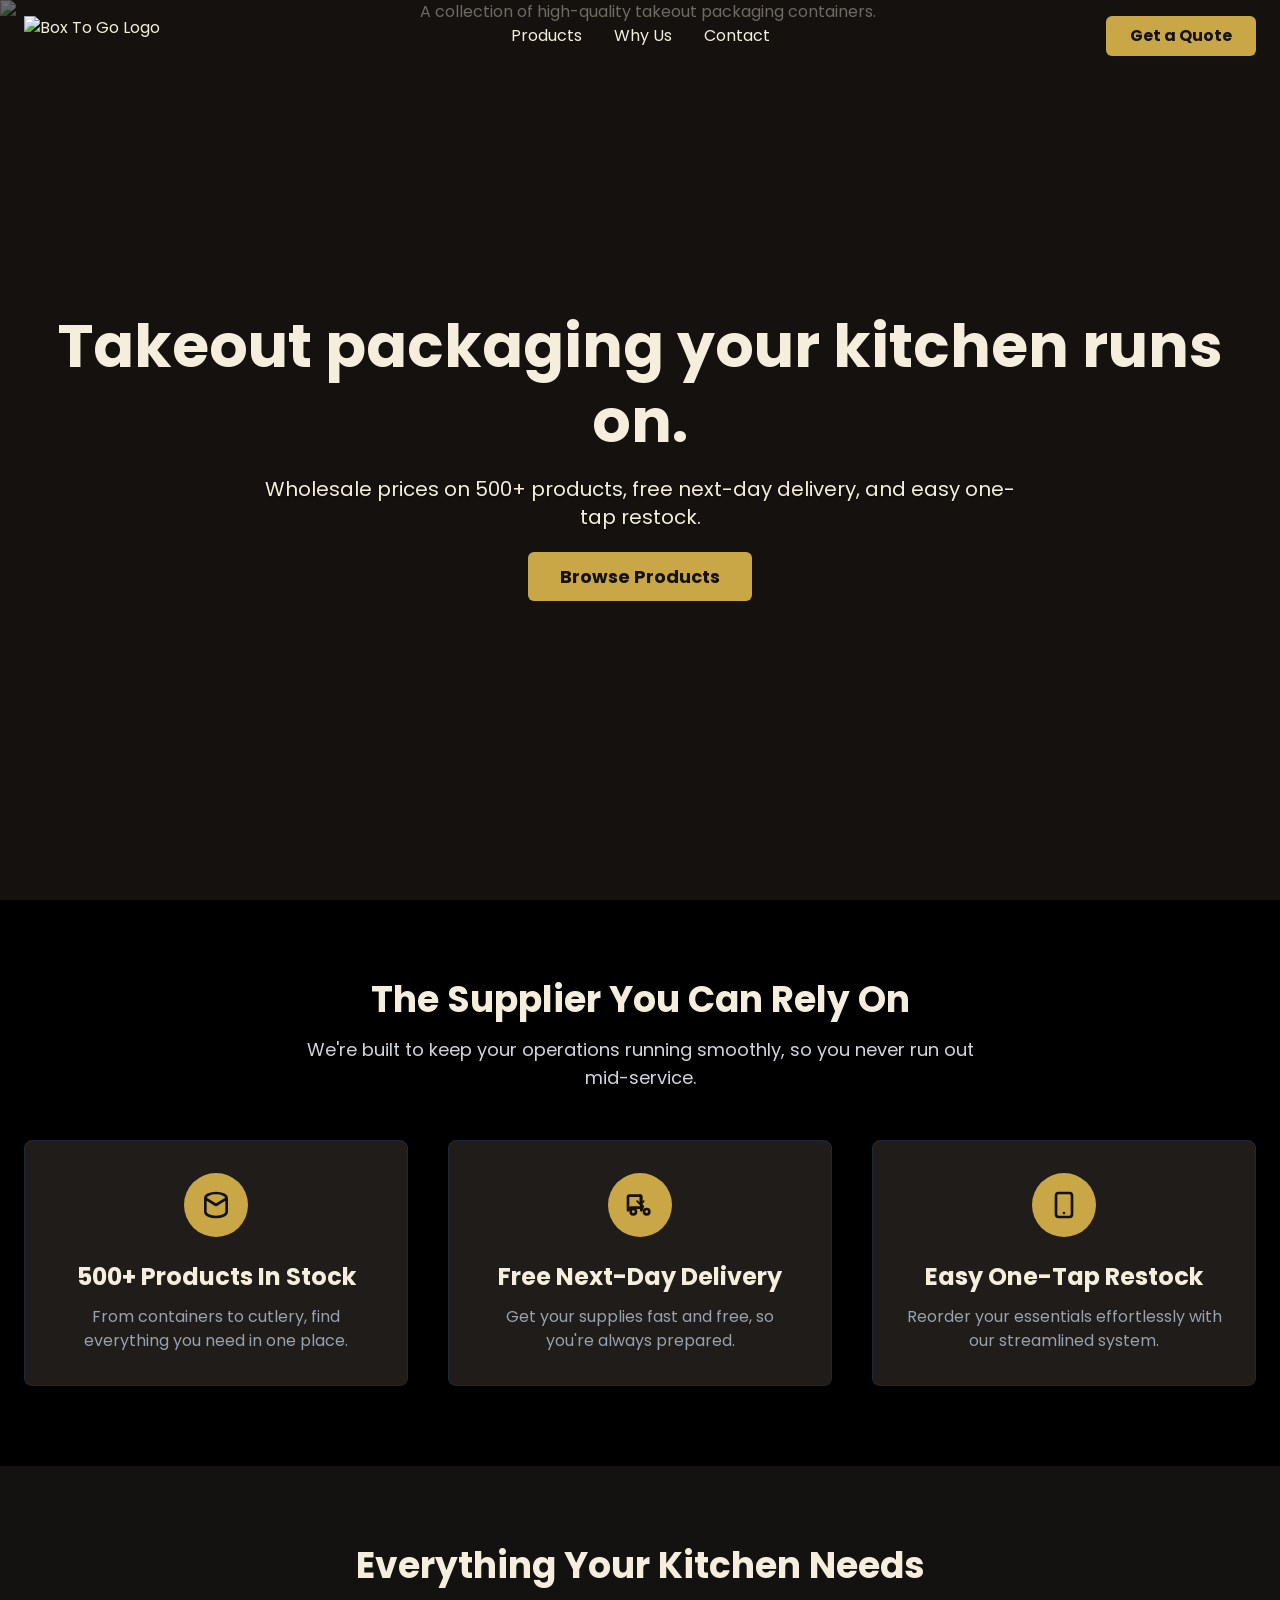
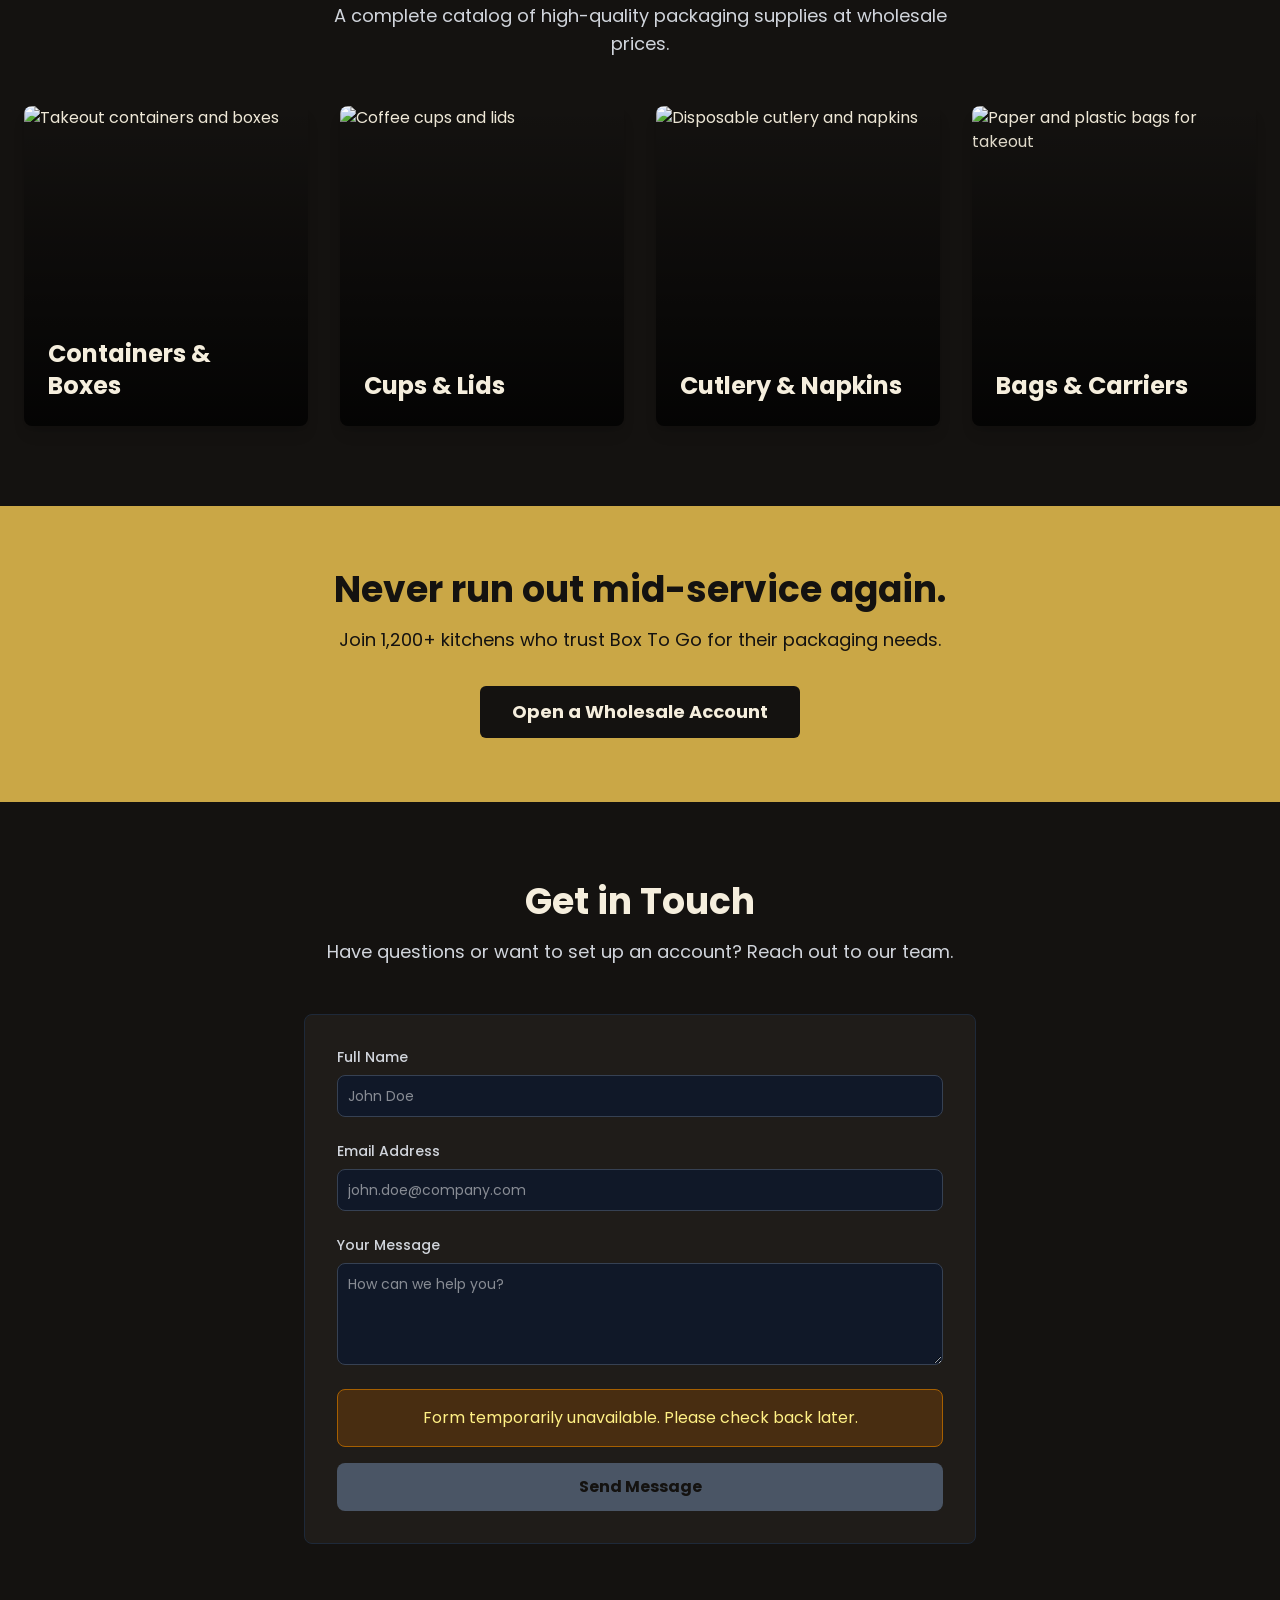
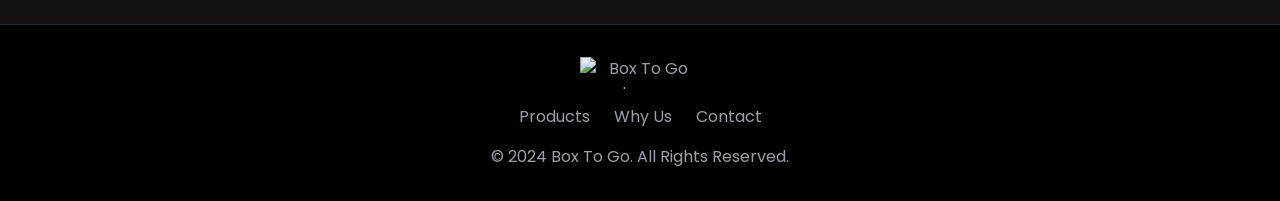
==== index.html @ 9d0691a0 "Deploy staging from Kora" ====
<!DOCTYPE html>

<html class="scroll-smooth" lang="en">
<head>
<meta charset="utf-8"/>
<meta content="width=device-width, initial-scale=1.0" name="viewport"/>
<title>Box To Go – Takeout Packaging Your Kitchen Runs On</title>
<meta content="Box To Go is a restaurant packaging supplier offering containers, cups, cutlery, bags, and more at wholesale prices. We serve 1,200+ kitchens with 500+ products in stock, free next-day delivery, and easy one-tap restock — so operators never run out mid-service." name="description"/>
<!-- Open Graph -->
<meta content="Box To Go – Takeout Packaging Your Kitchen Runs On" property="og:title"/>
<meta content="Box To Go is a restaurant packaging supplier offering containers, cups, cutlery, bags, and more at wholesale prices." property="og:description"/>
<meta content="website" property="og:type"/>
<meta content="https://quseprdus1.blob.core.windows.net/kora-business-images/user-media/9db6041f-99d4-4cf8-a0c9-f2582c3dc13e/de8c94d8-887e-4625-825f-ec262dbc28df/1780683809_dwxv3d.png" property="og:image"/>
<meta content="https://staging.kora-9db6041f-99d4-4cf8-a0c9-f2582c3dc13e.pages.dev" property="og:url"/>
<!-- Favicon -->
<link href="https://quseprdus1.blob.core.windows.net/kora-business-images/user-media/9db6041f-99d4-4cf8-a0c9-f2582c3dc13e/de8c94d8-887e-4625-825f-ec262dbc28df/1780683944_cu82sr.png" rel="icon"/>
<link href="https://quseprdus1.blob.core.windows.net/kora-business-images/user-media/9db6041f-99d4-4cf8-a0c9-f2582c3dc13e/de8c94d8-887e-4625-825f-ec262dbc28df/1780683944_cu82sr.png" rel="shortcut icon"/>
<link href="https://quseprdus1.blob.core.windows.net/kora-business-images/user-media/9db6041f-99d4-4cf8-a0c9-f2582c3dc13e/de8c94d8-887e-4625-825f-ec262dbc28df/1780683944_cu82sr.png" rel="apple-touch-icon"/>
<!-- Canonical -->
<link href="https://staging.kora-9db6041f-99d4-4cf8-a0c9-f2582c3dc13e.pages.dev" rel="canonical"/>
<!-- Hero image preload -->
<link as="image" fetchpriority="high" href="https://images.unsplash.com/photo-1624030169484-5177d36525a0?q=80&amp;w=1974&amp;auto=format&amp;fit=crop" rel="preload"/>
<!-- JSON-LD Structured Data -->
<script type="application/ld+json">
  {
    "@context": "https://schema.org",
    "@type": "WholesaleStore",
    "name": "Box To Go",
    "description": "Box To Go is a restaurant packaging supplier offering containers, cups, cutlery, bags, and more at wholesale prices. We serve 1,200+ kitchens with 500+ products in stock, free next-day delivery, and easy one-tap restock — so operators never run out mid-service.",
    "image": "https://quseprdus1.blob.core.windows.net/kora-business-images/user-media/9db6041f-99d4-4cf8-a0c9-f2582c3dc13e/de8c94d8-887e-4625-825f-ec262dbc28df/1780683809_dwxv3d.png"
  }
  </script>
<!-- Site stylesheet -->
<link href="assets/styles.css" rel="stylesheet"/>
<!-- Google Fonts -->
<link href="https://fonts.googleapis.com" rel="preconnect"/>
<link crossorigin="" href="https://fonts.gstatic.com" rel="preconnect"/>
<link as="style" href="https://fonts.googleapis.com/css2?family=Poppins:wght@400;600;700&amp;display=swap" onload="this.onload=null;this.rel='stylesheet'" rel="preload"/>
<noscript><link href="https://fonts.googleapis.com/css2?family=Poppins:wght@400;600;700&amp;display=swap" rel="stylesheet"/></noscript>
<style>
    body { font-family: 'Poppins', sans-serif; }
  </style>
</head>
<body class="bg-[#141210] text-[#f5eedd] antialiased">
<!-- Header -->
<header class="absolute top-0 left-0 right-0 z-10 py-4">
<div class="container mx-auto px-6 flex justify-between items-center">
<a class="flex items-center space-x-3" href="#">
<img alt="Box To Go Logo" class="h-10 w-auto" height="40" src="https://quseprdus1.blob.core.windows.net/kora-business-images/user-media/9db6041f-99d4-4cf8-a0c9-f2582c3dc13e/de8c94d8-887e-4625-825f-ec262dbc28df/1780683809_dwxv3d.png" width="150"/>
</a>
<nav class="hidden md:flex items-center space-x-8">
<a class="hover:text-[#caa746] transition-colors" href="#products">Products</a>
<a class="hover:text-[#caa746] transition-colors" href="#why-us">Why Us</a>
<a class="hover:text-[#caa746] transition-colors" href="#contact">Contact</a>
</nav>
<a class="hidden md:inline-block bg-[#caa746] text-[#141210] font-bold py-2 px-6 rounded-md hover:bg-opacity-90 transition-colors" href="#contact">
        Get a Quote
      </a>
<button class="md:hidden text-white" id="mobile-menu-button">
<svg class="w-6 h-6" fill="none" stroke="currentColor" viewbox="0 0 24 24" xmlns="http://www.w3.org/2000/svg"><path d="M4 6h16M4 12h16m-7 6h7" stroke-linecap="round" stroke-linejoin="round" stroke-width="2"></path></svg>
</button>
</div>
<!-- Mobile Menu -->
<div class="hidden md:hidden bg-[#141210] bg-opacity-95" id="mobile-menu">
<a class="block text-center py-3 px-6 hover:bg-[#caa746] hover:text-[#141210] transition-colors" href="#products">Products</a>
<a class="block text-center py-3 px-6 hover:bg-[#caa746] hover:text-[#141210] transition-colors" href="#why-us">Why Us</a>
<a class="block text-center py-3 px-6 hover:bg-[#caa746] hover:text-[#141210] transition-colors" href="#contact">Contact</a>
<a class="block text-center py-4 px-6 bg-[#caa746] text-[#141210] font-bold" href="#contact">Get a Quote</a>
</div>
</header>
<main>
<!-- Hero Section -->
<section class="relative h-screen min-h-[600px] flex items-center justify-center text-center">
<div class="absolute inset-0 bg-[#141210] opacity-60 z-0"></div>
<img alt="A collection of high-quality takeout packaging containers." class="absolute inset-0 w-full h-full object-cover -z-10" decoding="async" fetchpriority="high" height="1316" loading="eager" src="https://images.unsplash.com/photo-1624030169484-5177d36525a0?q=80&amp;w=1974&amp;auto=format&amp;fit=crop" width="1974"/>
<div class="relative z-10 container mx-auto px-6">
<h1 class="text-4xl md:text-6xl font-bold leading-tight mb-4 text-shadow">Takeout packaging your kitchen runs on.</h1>
<p class="text-lg md:text-xl max-w-3xl mx-auto mb-8 text-shadow-sm">
          Wholesale prices on 500+ products, free next-day delivery, and easy one-tap restock.
        </p>
<a class="bg-[#caa746] text-[#141210] font-bold py-3 px-8 rounded-md text-lg hover:bg-opacity-90 transition-transform transform hover:scale-105" href="#products">
          Browse Products
        </a>
</div>
</section>
<!-- Why Us Section -->
<section class="py-20 bg-black bg-opacity-20" id="why-us">
<div class="container mx-auto px-6 text-center">
<h2 class="text-3xl md:text-4xl font-bold mb-4">The Supplier You Can Rely On</h2>
<p class="max-w-2xl mx-auto text-lg text-gray-300 mb-12">We're built to keep your operations running smoothly, so you never run out mid-service.</p>
<div class="grid md:grid-cols-3 gap-10">
<!-- Feature 1 -->
<div class="bg-[#1f1c19] p-8 rounded-lg border border-gray-800">
<div class="flex items-center justify-center h-16 w-16 rounded-full bg-[#caa746] text-[#141210] mx-auto mb-6">
<svg class="h-8 w-8" fill="none" stroke="currentColor" stroke-width="2" viewbox="0 0 24 24" xmlns="http://www.w3.org/2000/svg"><path d="M4 7v10c0 2.21 3.582 4 8 4s8-1.79 8-4V7M4 7c0-2.21 3.582-4 8-4s8 1.79 8 4M4 7s0 0 0 0l8 5 8-5" stroke-linecap="round" stroke-linejoin="round"></path></svg>
</div>
<h3 class="text-2xl font-bold mb-3">500+ Products In Stock</h3>
<p class="text-gray-400">From containers to cutlery, find everything you need in one place.</p>
</div>
<!-- Feature 2 -->
<div class="bg-[#1f1c19] p-8 rounded-lg border border-gray-800">
<div class="flex items-center justify-center h-16 w-16 rounded-full bg-[#caa746] text-[#141210] mx-auto mb-6">
<svg class="h-8 w-8" fill="none" stroke="currentColor" stroke-width="2" viewbox="0 0 24 24" xmlns="http://www.w3.org/2000/svg"><path d="M9 17a2 2 0 11-4 0 2 2 0 014 0zM19 17a2 2 0 11-4 0 2 2 0 014 0z"></path><path d="M13 16V6a1 1 0 00-1-1H4a1 1 0 00-1 1v10l2-2h8a1 1 0 001-1z" stroke-linecap="round" stroke-linejoin="round"></path><path d="M17.5 9.5l-3.5 3.5m0 0l-3.5-3.5m3.5 3.5V3" stroke-linecap="round" stroke-linejoin="round" transform="translate(2.5 2.5) scale(0.7)"></path></svg>
</div>
<h3 class="text-2xl font-bold mb-3">Free Next-Day Delivery</h3>
<p class="text-gray-400">Get your supplies fast and free, so you're always prepared.</p>
</div>
<!-- Feature 3 -->
<div class="bg-[#1f1c19] p-8 rounded-lg border border-gray-800">
<div class="flex items-center justify-center h-16 w-16 rounded-full bg-[#caa746] text-[#141210] mx-auto mb-6">
<svg class="h-8 w-8" fill="none" stroke="currentColor" stroke-width="2" viewbox="0 0 24 24" xmlns="http://www.w3.org/2000/svg"><path d="M12 18h.01M8 21h8a2 2 0 002-2V5a2 2 0 00-2-2H8a2 2 0 00-2 2v14a2 2 0 002 2z" stroke-linecap="round" stroke-linejoin="round"></path></svg>
</div>
<h3 class="text-2xl font-bold mb-3">Easy One-Tap Restock</h3>
<p class="text-gray-400">Reorder your essentials effortlessly with our streamlined system.</p>
</div>
</div>
</div>
</section>
<!-- Products Section -->
<section class="py-20" id="products">
<div class="container mx-auto px-6">
<div class="text-center mb-12">
<h2 class="text-3xl md:text-4xl font-bold mb-4">Everything Your Kitchen Needs</h2>
<p class="max-w-2xl mx-auto text-lg text-gray-300">A complete catalog of high-quality packaging supplies at wholesale prices.</p>
</div>
<div class="grid grid-cols-1 sm:grid-cols-2 lg:grid-cols-4 gap-8">
<!-- Product Category 1 -->
<div class="group relative overflow-hidden rounded-lg shadow-lg">
<img alt="Takeout containers and boxes" class="w-full h-80 object-cover group-hover:scale-110 transition-transform duration-500" height="640" loading="lazy" src="https://images.unsplash.com/photo-1606624339151-093e054a4b83?q=80&amp;w=800&amp;auto=format&amp;fit=crop" width="800"/>
<div class="absolute inset-0 bg-gradient-to-t from-black/80 to-transparent"></div>
<h3 class="absolute bottom-0 left-0 p-6 text-2xl font-bold">Containers &amp; Boxes</h3>
</div>
<!-- Product Category 2 -->
<div class="group relative overflow-hidden rounded-lg shadow-lg">
<img alt="Coffee cups and lids" class="w-full h-80 object-cover group-hover:scale-110 transition-transform duration-500" height="640" loading="lazy" src="https://images.unsplash.com/photo-1586990992803-3207a5592557?q=80&amp;w=800&amp;auto=format&amp;fit=crop" width="800"/>
<div class="absolute inset-0 bg-gradient-to-t from-black/80 to-transparent"></div>
<h3 class="absolute bottom-0 left-0 p-6 text-2xl font-bold">Cups &amp; Lids</h3>
</div>
<!-- Product Category 3 -->
<div class="group relative overflow-hidden rounded-lg shadow-lg">
<img alt="Disposable cutlery and napkins" class="w-full h-80 object-cover group-hover:scale-110 transition-transform duration-500" height="640" loading="lazy" src="https://images.unsplash.com/photo-1618018172224-3a46b1a6a4dd?q=80&amp;w=800&amp;auto=format&amp;fit=crop" width="800"/>
<div class="absolute inset-0 bg-gradient-to-t from-black/80 to-transparent"></div>
<h3 class="absolute bottom-0 left-0 p-6 text-2xl font-bold">Cutlery &amp; Napkins</h3>
</div>
<!-- Product Category 4 -->
<div class="group relative overflow-hidden rounded-lg shadow-lg">
<img alt="Paper and plastic bags for takeout" class="w-full h-80 object-cover group-hover:scale-110 transition-transform duration-500" height="640" loading="lazy" src="https://images.unsplash.com/photo-1571192043919-2903925534b1?q=80&amp;w=800&amp;auto=format&amp;fit=crop" width="800"/>
<div class="absolute inset-0 bg-gradient-to-t from-black/80 to-transparent"></div>
<h3 class="absolute bottom-0 left-0 p-6 text-2xl font-bold">Bags &amp; Carriers</h3>
</div>
</div>
</div>
</section>
<!-- CTA Section -->
<section class="bg-[#caa746] text-[#141210]">
<div class="container mx-auto px-6 py-16 text-center">
<h2 class="text-3xl md:text-4xl font-bold mb-4">Never run out mid-service again.</h2>
<p class="max-w-2xl mx-auto text-lg mb-8">Join 1,200+ kitchens who trust Box To Go for their packaging needs.</p>
<a class="bg-[#141210] text-[#f5eedd] font-bold py-3 px-8 rounded-md text-lg hover:bg-black transition-transform transform hover:scale-105 inline-block" href="#contact">
          Open a Wholesale Account
        </a>
</div>
</section>
<!-- Contact Section -->
<section class="py-20" id="contact">
<div class="container mx-auto px-6">
<div class="text-center mb-12">
<h2 class="text-3xl md:text-4xl font-bold mb-4">Get in Touch</h2>
<p class="max-w-2xl mx-auto text-lg text-gray-300">Have questions or want to set up an account? Reach out to our team.</p>
</div>
<div class="max-w-2xl mx-auto bg-[#1f1c19] p-8 rounded-lg border border-gray-800">
<form id="contact-form" novalidate="">
<div class="mb-6">
<label class="block mb-2 text-sm font-medium text-gray-300" for="name">Full Name</label>
<input class="bg-gray-900 border border-gray-700 text-white text-sm rounded-lg focus:ring-[#caa746] focus:border-[#caa746] block w-full p-2.5" id="name" name="name" placeholder="John Doe" required="" type="text"/>
</div>
<div class="mb-6">
<label class="block mb-2 text-sm font-medium text-gray-300" for="email">Email Address</label>
<input class="bg-gray-900 border border-gray-700 text-white text-sm rounded-lg focus:ring-[#caa746] focus:border-[#caa746] block w-full p-2.5" id="email" name="email" placeholder="john.doe@company.com" required="" type="email"/>
</div>
<div class="mb-6">
<label class="block mb-2 text-sm font-medium text-gray-300" for="message">Your Message</label>
<textarea class="bg-gray-900 border border-gray-700 text-white text-sm rounded-lg focus:ring-[#caa746] focus:border-[#caa746] block w-full p-2.5" id="message" name="message" placeholder="How can we help you?" required="" rows="4"></textarea>
</div>
<div class="text-center p-4 mb-4 text-yellow-200 bg-yellow-900/50 border border-yellow-700 rounded-lg">
              Form temporarily unavailable. Please check back later.
            </div>
<button class="w-full bg-[#caa746] text-[#141210] font-bold py-3 px-5 rounded-lg hover:bg-opacity-90 transition-colors disabled:bg-gray-600 disabled:cursor-not-allowed" disabled="" type="submit">
              Send Message
            </button>
</form>
</div>
</div>
</section>
</main>
<!-- Footer -->
<footer class="bg-black bg-opacity-30 border-t border-gray-800">
<div class="container mx-auto px-6 py-8 text-center text-gray-400">
<a class="flex items-center justify-center space-x-3 mb-4" href="#">
<img alt="Box To Go Logo" class="h-8 w-auto" height="32" src="https://quseprdus1.blob.core.windows.net/kora-business-images/user-media/9db6041f-99d4-4cf8-a0c9-f2582c3dc13e/de8c94d8-887e-4625-825f-ec262dbc28df/1780683809_dwxv3d.png" width="120"/>
</a>
<div class="flex justify-center space-x-6 mb-4">
<a class="hover:text-[#caa746] transition-colors" href="#products">Products</a>
<a class="hover:text-[#caa746] transition-colors" href="#why-us">Why Us</a>
<a class="hover:text-[#caa746] transition-colors" href="#contact">Contact</a>
</div>
<p>© 2024 Box To Go. All Rights Reserved.</p>
</div>
</footer>
<script>
    // Mobile menu toggle
    const mobileMenuButton = document.getElementById('mobile-menu-button');
    const mobileMenu = document.getElementById('mobile-menu');
    mobileMenuButton.addEventListener('click', () => {
      mobileMenu.classList.toggle('hidden');
    });
    // Close menu when a link is clicked
    document.querySelectorAll('#mobile-menu a').forEach(link => {
        link.addEventListener('click', () => {
            mobileMenu.classList.add('hidden');
        });
    });
  </script>
</body>
</html>
---- assets/styles.css ----
/*! tailwindcss v4.2.1 | MIT License | https://tailwindcss.com */
@layer properties{@supports (((-webkit-hyphens:none)) and (not (margin-trim:inline))) or ((-moz-orient:inline) and (not (color:rgb(from red r g b)))){*,:before,:after,::backdrop{--tw-rotate-x:initial;--tw-rotate-y:initial;--tw-rotate-z:initial;--tw-skew-x:initial;--tw-skew-y:initial;--tw-space-x-reverse:0;--tw-border-style:solid;--tw-gradient-position:initial;--tw-gradient-from:#0000;--tw-gradient-via:#0000;--tw-gradient-to:#0000;--tw-gradient-stops:initial;--tw-gradient-via-stops:initial;--tw-gradient-from-position:0%;--tw-gradient-via-position:50%;--tw-gradient-to-position:100%;--tw-leading:initial;--tw-font-weight:initial;--tw-shadow:0 0 #0000;--tw-shadow-color:initial;--tw-shadow-alpha:100%;--tw-inset-shadow:0 0 #0000;--tw-inset-shadow-color:initial;--tw-inset-shadow-alpha:100%;--tw-ring-color:initial;--tw-ring-shadow:0 0 #0000;--tw-inset-ring-color:initial;--tw-inset-ring-shadow:0 0 #0000;--tw-ring-inset:initial;--tw-ring-offset-width:0px;--tw-ring-offset-color:#fff;--tw-ring-offset-shadow:0 0 #0000;--tw-duration:initial;--tw-text-shadow-color:initial;--tw-text-shadow-alpha:100%;--tw-scale-x:1;--tw-scale-y:1;--tw-scale-z:1}}}@layer theme{:root,:host{--font-sans:ui-sans-serif, system-ui, sans-serif, "Apple Color Emoji", "Segoe UI Emoji", "Segoe UI Symbol", "Noto Color Emoji";--font-mono:ui-monospace, SFMono-Regular, Menlo, Monaco, Consolas, "Liberation Mono", "Courier New", monospace;--color-yellow-200:oklch(94.5% .129 101.54);--color-yellow-700:oklch(55.4% .135 66.442);--color-yellow-900:oklch(42.1% .095 57.708);--color-gray-300:oklch(87.2% .01 258.338);--color-gray-400:oklch(70.7% .022 261.325);--color-gray-600:oklch(44.6% .03 256.802);--color-gray-700:oklch(37.3% .034 259.733);--color-gray-800:oklch(27.8% .033 256.848);--color-gray-900:oklch(21% .034 264.665);--color-black:#000;--color-white:#fff;--spacing:.25rem;--container-2xl:42rem;--container-3xl:48rem;--text-sm:.875rem;--text-sm--line-height:calc(1.25 / .875);--text-lg:1.125rem;--text-lg--line-height:calc(1.75 / 1.125);--text-xl:1.25rem;--text-xl--line-height:calc(1.75 / 1.25);--text-2xl:1.5rem;--text-2xl--line-height:calc(2 / 1.5);--text-3xl:1.875rem;--text-3xl--line-height:calc(2.25 / 1.875);--text-4xl:2.25rem;--text-4xl--line-height:calc(2.5 / 2.25);--text-6xl:3.75rem;--text-6xl--line-height:1;--font-weight-medium:500;--font-weight-bold:700;--leading-tight:1.25;--radius-md:.375rem;--radius-lg:.5rem;--default-transition-duration:.15s;--default-transition-timing-function:cubic-bezier(.4, 0, .2, 1);--default-font-family:var(--font-sans);--default-mono-font-family:var(--font-mono)}}@layer base{*,:after,:before,::backdrop{box-sizing:border-box;border:0 solid;margin:0;padding:0}::file-selector-button{box-sizing:border-box;border:0 solid;margin:0;padding:0}html,:host{-webkit-text-size-adjust:100%;tab-size:4;line-height:1.5;font-family:var(--default-font-family,ui-sans-serif, system-ui, sans-serif, "Apple Color Emoji", "Segoe UI Emoji", "Segoe UI Symbol", "Noto Color Emoji");font-feature-settings:var(--default-font-feature-settings,normal);font-variation-settings:var(--default-font-variation-settings,normal);-webkit-tap-highlight-color:transparent}hr{height:0;color:inherit;border-top-width:1px}abbr:where([title]){-webkit-text-decoration:underline dotted;text-decoration:underline dotted}h1,h2,h3,h4,h5,h6{font-size:inherit;font-weight:inherit}a{color:inherit;-webkit-text-decoration:inherit;-webkit-text-decoration:inherit;-webkit-text-decoration:inherit;text-decoration:inherit}b,strong{font-weight:bolder}code,kbd,samp,pre{font-family:var(--default-mono-font-family,ui-monospace, SFMono-Regular, Menlo, Monaco, Consolas, "Liberation Mono", "Courier New", monospace);font-feature-settings:var(--default-mono-font-feature-settings,normal);font-variation-settings:var(--default-mono-font-variation-settings,normal);font-size:1em}small{font-size:80%}sub,sup{vertical-align:baseline;font-size:75%;line-height:0;position:relative}sub{bottom:-.25em}sup{top:-.5em}table{text-indent:0;border-color:inherit;border-collapse:collapse}:-moz-focusring{outline:auto}progress{vertical-align:baseline}summary{display:list-item}ol,ul,menu{list-style:none}img,svg,video,canvas,audio,iframe,embed,object{vertical-align:middle;display:block}img,video{max-width:100%;height:auto}button,input,select,optgroup,textarea{font:inherit;font-feature-settings:inherit;font-variation-settings:inherit;letter-spacing:inherit;color:inherit;opacity:1;background-color:#0000;border-radius:0}::file-selector-button{font:inherit;font-feature-settings:inherit;font-variation-settings:inherit;letter-spacing:inherit;color:inherit;opacity:1;background-color:#0000;border-radius:0}:where(select:is([multiple],[size])) optgroup{font-weight:bolder}:where(select:is([multiple],[size])) optgroup option{padding-inline-start:20px}::file-selector-button{margin-inline-end:4px}::placeholder{opacity:1}@supports (not ((-webkit-appearance:-apple-pay-button))) or (contain-intrinsic-size:1px){::placeholder{color:currentColor}@supports (color:color-mix(in lab, red, red)){::placeholder{color:color-mix(in oklab, currentcolor 50%, transparent)}}}textarea{resize:vertical}::-webkit-search-decoration{-webkit-appearance:none}::-webkit-date-and-time-value{min-height:1lh;text-align:inherit}::-webkit-datetime-edit{display:inline-flex}::-webkit-datetime-edit-fields-wrapper{padding:0}::-webkit-datetime-edit{padding-block:0}::-webkit-datetime-edit-year-field{padding-block:0}::-webkit-datetime-edit-month-field{padding-block:0}::-webkit-datetime-edit-day-field{padding-block:0}::-webkit-datetime-edit-hour-field{padding-block:0}::-webkit-datetime-edit-minute-field{padding-block:0}::-webkit-datetime-edit-second-field{padding-block:0}::-webkit-datetime-edit-millisecond-field{padding-block:0}::-webkit-datetime-edit-meridiem-field{padding-block:0}::-webkit-calendar-picker-indicator{line-height:1}:-moz-ui-invalid{box-shadow:none}button,input:where([type=button],[type=reset],[type=submit]){appearance:button}::file-selector-button{appearance:button}::-webkit-inner-spin-button{height:auto}::-webkit-outer-spin-button{height:auto}[hidden]:where(:not([hidden=until-found])){display:none!important}}@layer components;@layer utilities{.absolute{position:absolute}.relative{position:relative}.inset-0{inset:calc(var(--spacing) * 0)}.top-0{top:calc(var(--spacing) * 0)}.right-0{right:calc(var(--spacing) * 0)}.bottom-0{bottom:calc(var(--spacing) * 0)}.left-0{left:calc(var(--spacing) * 0)}.-z-10{z-index:calc(10 * -1)}.z-0{z-index:0}.z-10{z-index:10}.container{width:100%}@media (min-width:40rem){.container{max-width:40rem}}@media (min-width:48rem){.container{max-width:48rem}}@media (min-width:64rem){.container{max-width:64rem}}@media (min-width:80rem){.container{max-width:80rem}}@media (min-width:96rem){.container{max-width:96rem}}.mx-auto{margin-inline:auto}.mb-2{margin-bottom:calc(var(--spacing) * 2)}.mb-3{margin-bottom:calc(var(--spacing) * 3)}.mb-4{margin-bottom:calc(var(--spacing) * 4)}.mb-6{margin-bottom:calc(var(--spacing) * 6)}.mb-8{margin-bottom:calc(var(--spacing) * 8)}.mb-12{margin-bottom:calc(var(--spacing) * 12)}.block{display:block}.flex{display:flex}.grid{display:grid}.hidden{display:none}.inline-block{display:inline-block}.h-6{height:calc(var(--spacing) * 6)}.h-8{height:calc(var(--spacing) * 8)}.h-10{height:calc(var(--spacing) * 10)}.h-16{height:calc(var(--spacing) * 16)}.h-80{height:calc(var(--spacing) * 80)}.h-full{height:100%}.h-screen{height:100vh}.min-h-\[600px\]{min-height:600px}.w-6{width:calc(var(--spacing) * 6)}.w-8{width:calc(var(--spacing) * 8)}.w-16{width:calc(var(--spacing) * 16)}.w-auto{width:auto}.w-full{width:100%}.max-w-2xl{max-width:var(--container-2xl)}.max-w-3xl{max-width:var(--container-3xl)}.transform{transform:var(--tw-rotate-x,) var(--tw-rotate-y,) var(--tw-rotate-z,) var(--tw-skew-x,) var(--tw-skew-y,)}.grid-cols-1{grid-template-columns:repeat(1,minmax(0,1fr))}.items-center{align-items:center}.justify-between{justify-content:space-between}.justify-center{justify-content:center}.gap-8{gap:calc(var(--spacing) * 8)}.gap-10{gap:calc(var(--spacing) * 10)}:where(.space-x-3>:not(:last-child)){--tw-space-x-reverse:0;margin-inline-start:calc(calc(var(--spacing) * 3) * var(--tw-space-x-reverse));margin-inline-end:calc(calc(var(--spacing) * 3) * calc(1 - var(--tw-space-x-reverse)))}:where(.space-x-6>:not(:last-child)){--tw-space-x-reverse:0;margin-inline-start:calc(calc(var(--spacing) * 6) * var(--tw-space-x-reverse));margin-inline-end:calc(calc(var(--spacing) * 6) * calc(1 - var(--tw-space-x-reverse)))}:where(.space-x-8>:not(:last-child)){--tw-space-x-reverse:0;margin-inline-start:calc(calc(var(--spacing) * 8) * var(--tw-space-x-reverse));margin-inline-end:calc(calc(var(--spacing) * 8) * calc(1 - var(--tw-space-x-reverse)))}.overflow-hidden{overflow:hidden}.scroll-smooth{scroll-behavior:smooth}.rounded-full{border-radius:3.40282e38px}.rounded-lg{border-radius:var(--radius-lg)}.rounded-md{border-radius:var(--radius-md)}.border{border-style:var(--tw-border-style);border-width:1px}.border-t{border-top-style:var(--tw-border-style);border-top-width:1px}.border-gray-700{border-color:var(--color-gray-700)}.border-gray-800{border-color:var(--color-gray-800)}.border-yellow-700{border-color:var(--color-yellow-700)}.bg-\[\#1f1c19\]{background-color:#1f1c19}.bg-\[\#141210\]{background-color:#141210}.bg-\[\#caa746\]{background-color:#caa746}.bg-black{background-color:var(--color-black)}.bg-gray-900{background-color:var(--color-gray-900)}.bg-yellow-900\/50{background-color:#733e0a80}@supports (color:color-mix(in lab, red, red)){.bg-yellow-900\/50{background-color:color-mix(in oklab, var(--color-yellow-900) 50%, transparent)}}.bg-gradient-to-t{--tw-gradient-position:to top in oklab;background-image:linear-gradient(var(--tw-gradient-stops))}.from-black\/80{--tw-gradient-from:#000c}@supports (color:color-mix(in lab, red, red)){.from-black\/80{--tw-gradient-from:color-mix(in oklab, var(--color-black) 80%, transparent)}}.from-black\/80{--tw-gradient-stops:var(--tw-gradient-via-stops,var(--tw-gradient-position), var(--tw-gradient-from) var(--tw-gradient-from-position), var(--tw-gradient-to) var(--tw-gradient-to-position))}.to-transparent{--tw-gradient-to:transparent;--tw-gradient-stops:var(--tw-gradient-via-stops,var(--tw-gradient-position), var(--tw-gradient-from) var(--tw-gradient-from-position), var(--tw-gradient-to) var(--tw-gradient-to-position))}.object-cover{object-fit:cover}.p-2\.5{padding:calc(var(--spacing) * 2.5)}.p-4{padding:calc(var(--spacing) * 4)}.p-6{padding:calc(var(--spacing) * 6)}.p-8{padding:calc(var(--spacing) * 8)}.px-5{padding-inline:calc(var(--spacing) * 5)}.px-6{padding-inline:calc(var(--spacing) * 6)}.px-8{padding-inline:calc(var(--spacing) * 8)}.py-2{padding-block:calc(var(--spacing) * 2)}.py-3{padding-block:calc(var(--spacing) * 3)}.py-4{padding-block:calc(var(--spacing) * 4)}.py-8{padding-block:calc(var(--spacing) * 8)}.py-16{padding-block:calc(var(--spacing) * 16)}.py-20{padding-block:calc(var(--spacing) * 20)}.text-center{text-align:center}.text-2xl{font-size:var(--text-2xl);line-height:var(--tw-leading,var(--text-2xl--line-height))}.text-3xl{font-size:var(--text-3xl);line-height:var(--tw-leading,var(--text-3xl--line-height))}.text-4xl{font-size:var(--text-4xl);line-height:var(--tw-leading,var(--text-4xl--line-height))}.text-lg{font-size:var(--text-lg);line-height:var(--tw-leading,var(--text-lg--line-height))}.text-sm{font-size:var(--text-sm);line-height:var(--tw-leading,var(--text-sm--line-height))}.leading-tight{--tw-leading:var(--leading-tight);line-height:var(--leading-tight)}.font-bold{--tw-font-weight:var(--font-weight-bold);font-weight:var(--font-weight-bold)}.font-medium{--tw-font-weight:var(--font-weight-medium);font-weight:var(--font-weight-medium)}.text-\[\#141210\]{color:#141210}.text-\[\#f5eedd\]{color:#f5eedd}.text-gray-300{color:var(--color-gray-300)}.text-gray-400{color:var(--color-gray-400)}.text-white{color:var(--color-white)}.text-yellow-200{color:var(--color-yellow-200)}.antialiased{-webkit-font-smoothing:antialiased;-moz-osx-font-smoothing:grayscale}.opacity-60{opacity:.6}.shadow-lg{--tw-shadow:0 10px 15px -3px var(--tw-shadow-color,#0000001a), 0 4px 6px -4px var(--tw-shadow-color,#0000001a);box-shadow:var(--tw-inset-shadow), var(--tw-inset-ring-shadow), var(--tw-ring-offset-shadow), var(--tw-ring-shadow), var(--tw-shadow)}.transition-colors{transition-property:color,background-color,border-color,outline-color,text-decoration-color,fill,stroke,--tw-gradient-from,--tw-gradient-via,--tw-gradient-to;transition-timing-function:var(--tw-ease,var(--default-transition-timing-function));transition-duration:var(--tw-duration,var(--default-transition-duration))}.transition-transform{transition-property:transform,translate,scale,rotate;transition-timing-function:var(--tw-ease,var(--default-transition-timing-function));transition-duration:var(--tw-duration,var(--default-transition-duration))}.duration-500{--tw-duration:.5s;transition-duration:.5s}.text-shadow-sm{text-shadow:0px 1px 0px var(--tw-text-shadow-color,#00000013), 0px 1px 1px var(--tw-text-shadow-color,#00000013), 0px 2px 2px var(--tw-text-shadow-color,#00000013)}@media (hover:hover){.group-hover\:scale-110:is(:where(.group):hover *){--tw-scale-x:110%;--tw-scale-y:110%;--tw-scale-z:110%;scale:var(--tw-scale-x) var(--tw-scale-y)}.hover\:scale-105:hover{--tw-scale-x:105%;--tw-scale-y:105%;--tw-scale-z:105%;scale:var(--tw-scale-x) var(--tw-scale-y)}.hover\:bg-\[\#caa746\]:hover{background-color:#caa746}.hover\:bg-black:hover{background-color:var(--color-black)}.hover\:text-\[\#141210\]:hover{color:#141210}.hover\:text-\[\#caa746\]:hover{color:#caa746}}.focus\:border-\[\#caa746\]:focus{border-color:#caa746}.focus\:ring-\[\#caa746\]:focus{--tw-ring-color:#caa746}.disabled\:cursor-not-allowed:disabled{cursor:not-allowed}.disabled\:bg-gray-600:disabled{background-color:var(--color-gray-600)}@media (min-width:40rem){.sm\:grid-cols-2{grid-template-columns:repeat(2,minmax(0,1fr))}}@media (min-width:48rem){.md\:flex{display:flex}.md\:hidden{display:none}.md\:inline-block{display:inline-block}.md\:grid-cols-3{grid-template-columns:repeat(3,minmax(0,1fr))}.md\:text-4xl{font-size:var(--text-4xl);line-height:var(--tw-leading,var(--text-4xl--line-height))}.md\:text-6xl{font-size:var(--text-6xl);line-height:var(--tw-leading,var(--text-6xl--line-height))}.md\:text-xl{font-size:var(--text-xl);line-height:var(--tw-leading,var(--text-xl--line-height))}}@media (min-width:64rem){.lg\:grid-cols-4{grid-template-columns:repeat(4,minmax(0,1fr))}}}@property --tw-rotate-x{syntax:"*";inherits:false}@property --tw-rotate-y{syntax:"*";inherits:false}@property --tw-rotate-z{syntax:"*";inherits:false}@property --tw-skew-x{syntax:"*";inherits:false}@property --tw-skew-y{syntax:"*";inherits:false}@property --tw-space-x-reverse{syntax:"*";inherits:false;initial-value:0}@property --tw-border-style{syntax:"*";inherits:false;initial-value:solid}@property --tw-gradient-position{syntax:"*";inherits:false}@property --tw-gradient-from{syntax:"<color>";inherits:false;initial-value:#0000}@property --tw-gradient-via{syntax:"<color>";inherits:false;initial-value:#0000}@property --tw-gradient-to{syntax:"<color>";inherits:false;initial-value:#0000}@property --tw-gradient-stops{syntax:"*";inherits:false}@property --tw-gradient-via-stops{syntax:"*";inherits:false}@property --tw-gradient-from-position{syntax:"<length-percentage>";inherits:false;initial-value:0%}@property --tw-gradient-via-position{syntax:"<length-percentage>";inherits:false;initial-value:50%}@property --tw-gradient-to-position{syntax:"<length-percentage>";inherits:false;initial-value:100%}@property --tw-leading{syntax:"*";inherits:false}@property --tw-font-weight{syntax:"*";inherits:false}@property --tw-shadow{syntax:"*";inherits:false;initial-value:0 0 #0000}@property --tw-shadow-color{syntax:"*";inherits:false}@property --tw-shadow-alpha{syntax:"<percentage>";inherits:false;initial-value:100%}@property --tw-inset-shadow{syntax:"*";inherits:false;initial-value:0 0 #0000}@property --tw-inset-shadow-color{syntax:"*";inherits:false}@property --tw-inset-shadow-alpha{syntax:"<percentage>";inherits:false;initial-value:100%}@property --tw-ring-color{syntax:"*";inherits:false}@property --tw-ring-shadow{syntax:"*";inherits:false;initial-value:0 0 #0000}@property --tw-inset-ring-color{syntax:"*";inherits:false}@property --tw-inset-ring-shadow{syntax:"*";inherits:false;initial-value:0 0 #0000}@property --tw-ring-inset{syntax:"*";inherits:false}@property --tw-ring-offset-width{syntax:"<length>";inherits:false;initial-value:0}@property --tw-ring-offset-color{syntax:"*";inherits:false;initial-value:#fff}@property --tw-ring-offset-shadow{syntax:"*";inherits:false;initial-value:0 0 #0000}@property --tw-duration{syntax:"*";inherits:false}@property --tw-text-shadow-color{syntax:"*";inherits:false}@property --tw-text-shadow-alpha{syntax:"<percentage>";inherits:false;initial-value:100%}@property --tw-scale-x{syntax:"*";inherits:false;initial-value:1}@property --tw-scale-y{syntax:"*";inherits:false;initial-value:1}@property --tw-scale-z{syntax:"*";inherits:false;initial-value:1}
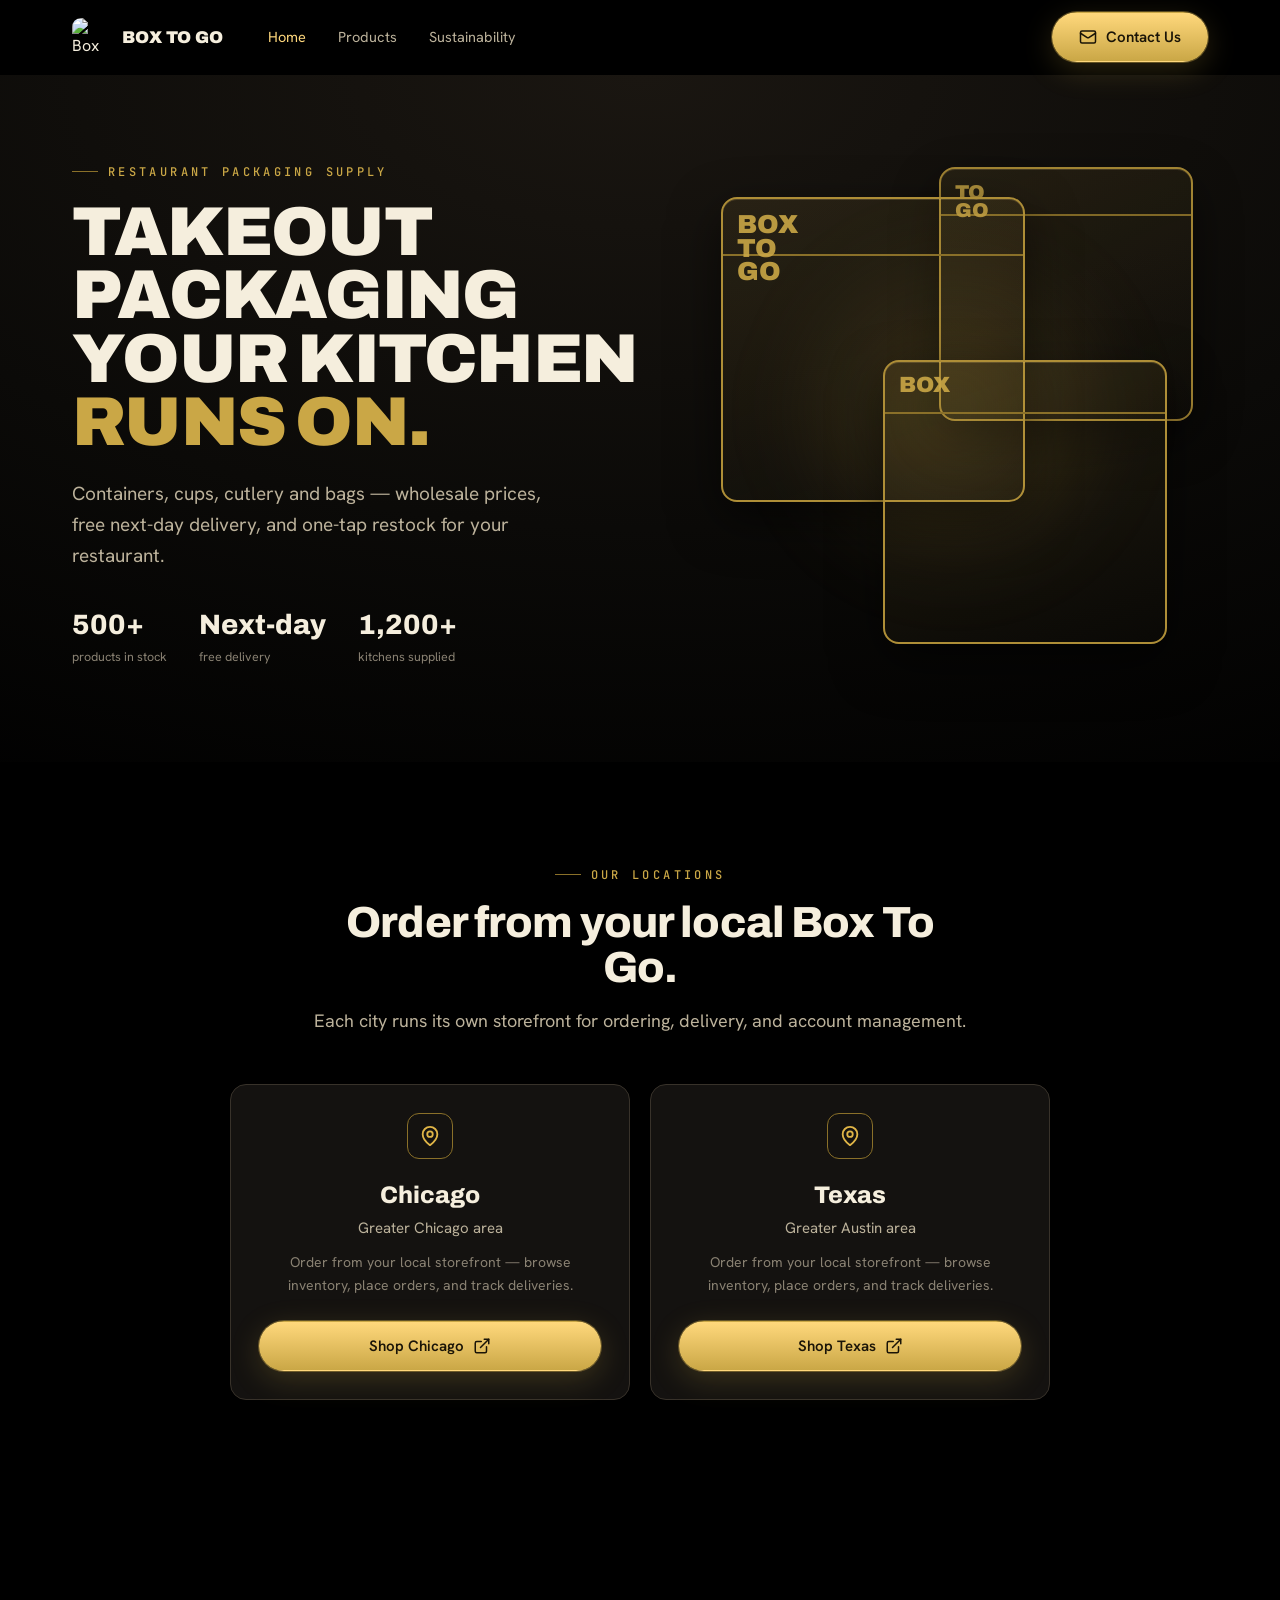
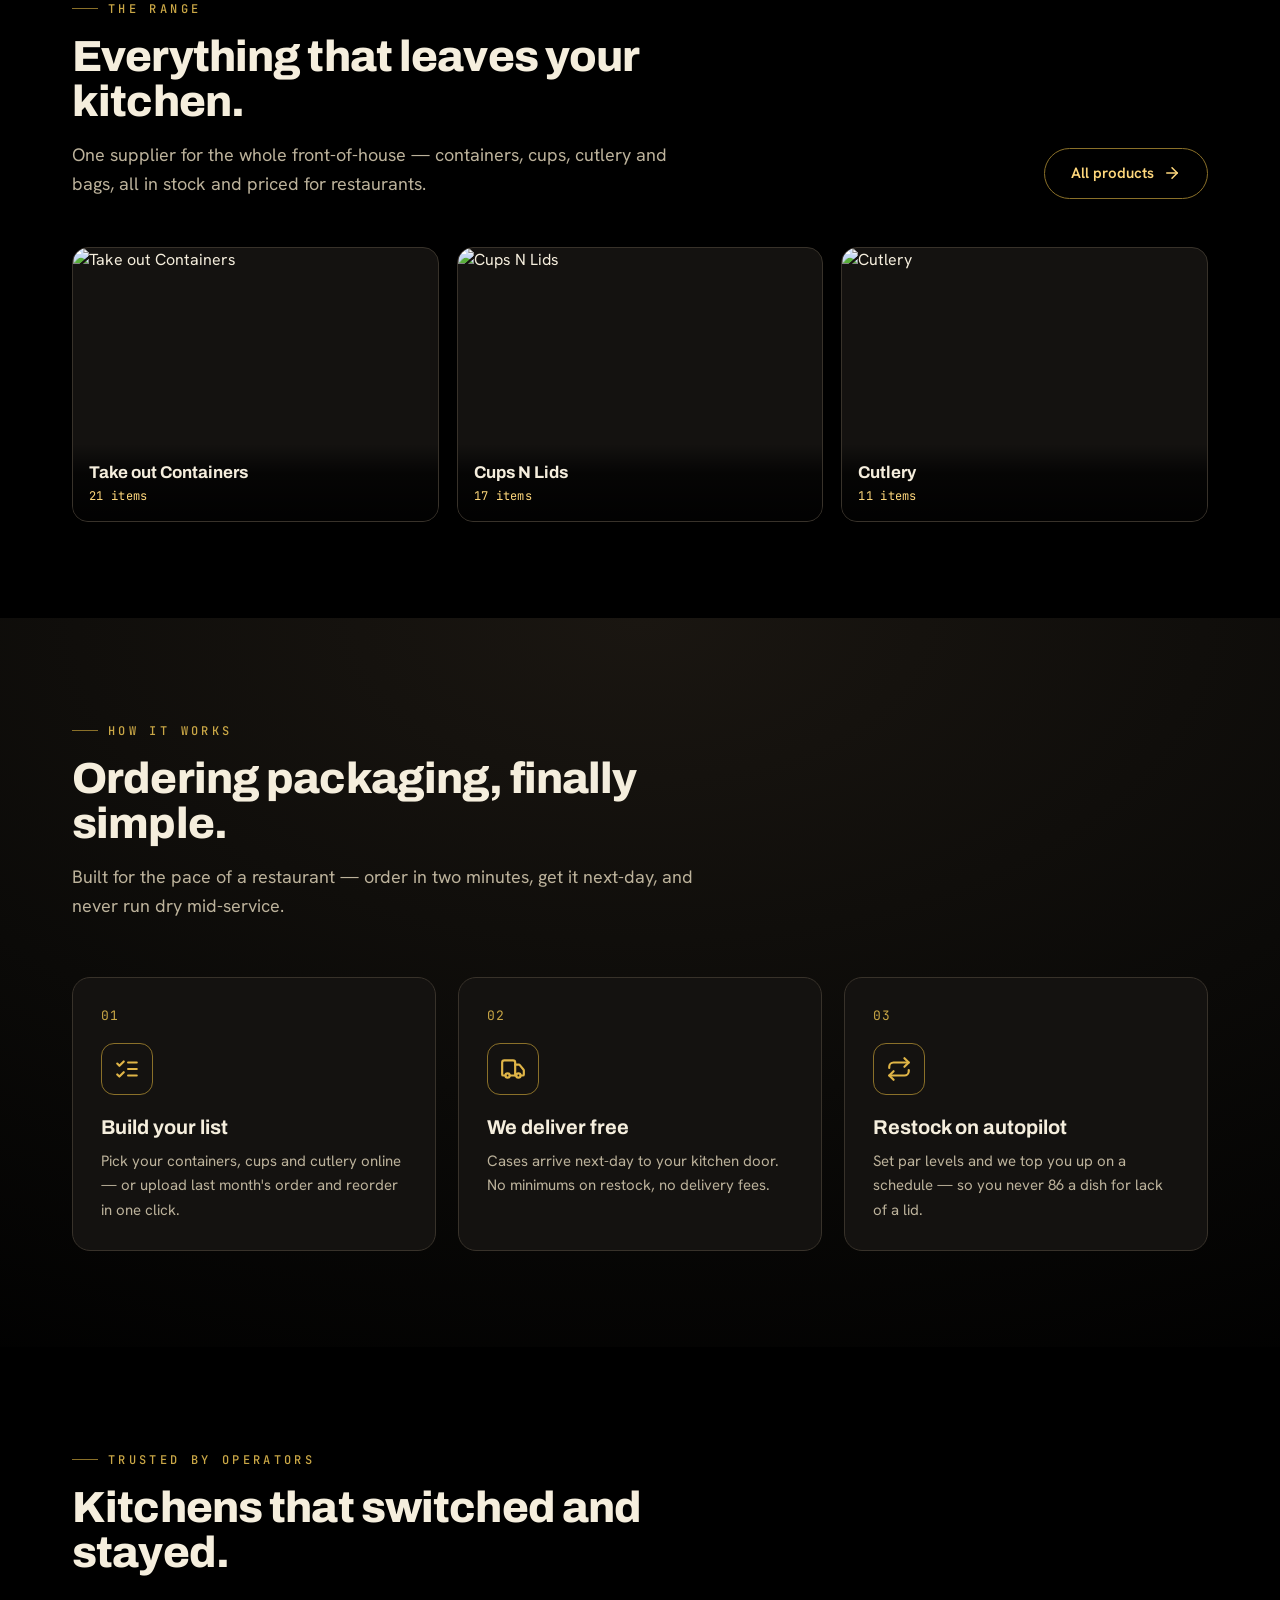
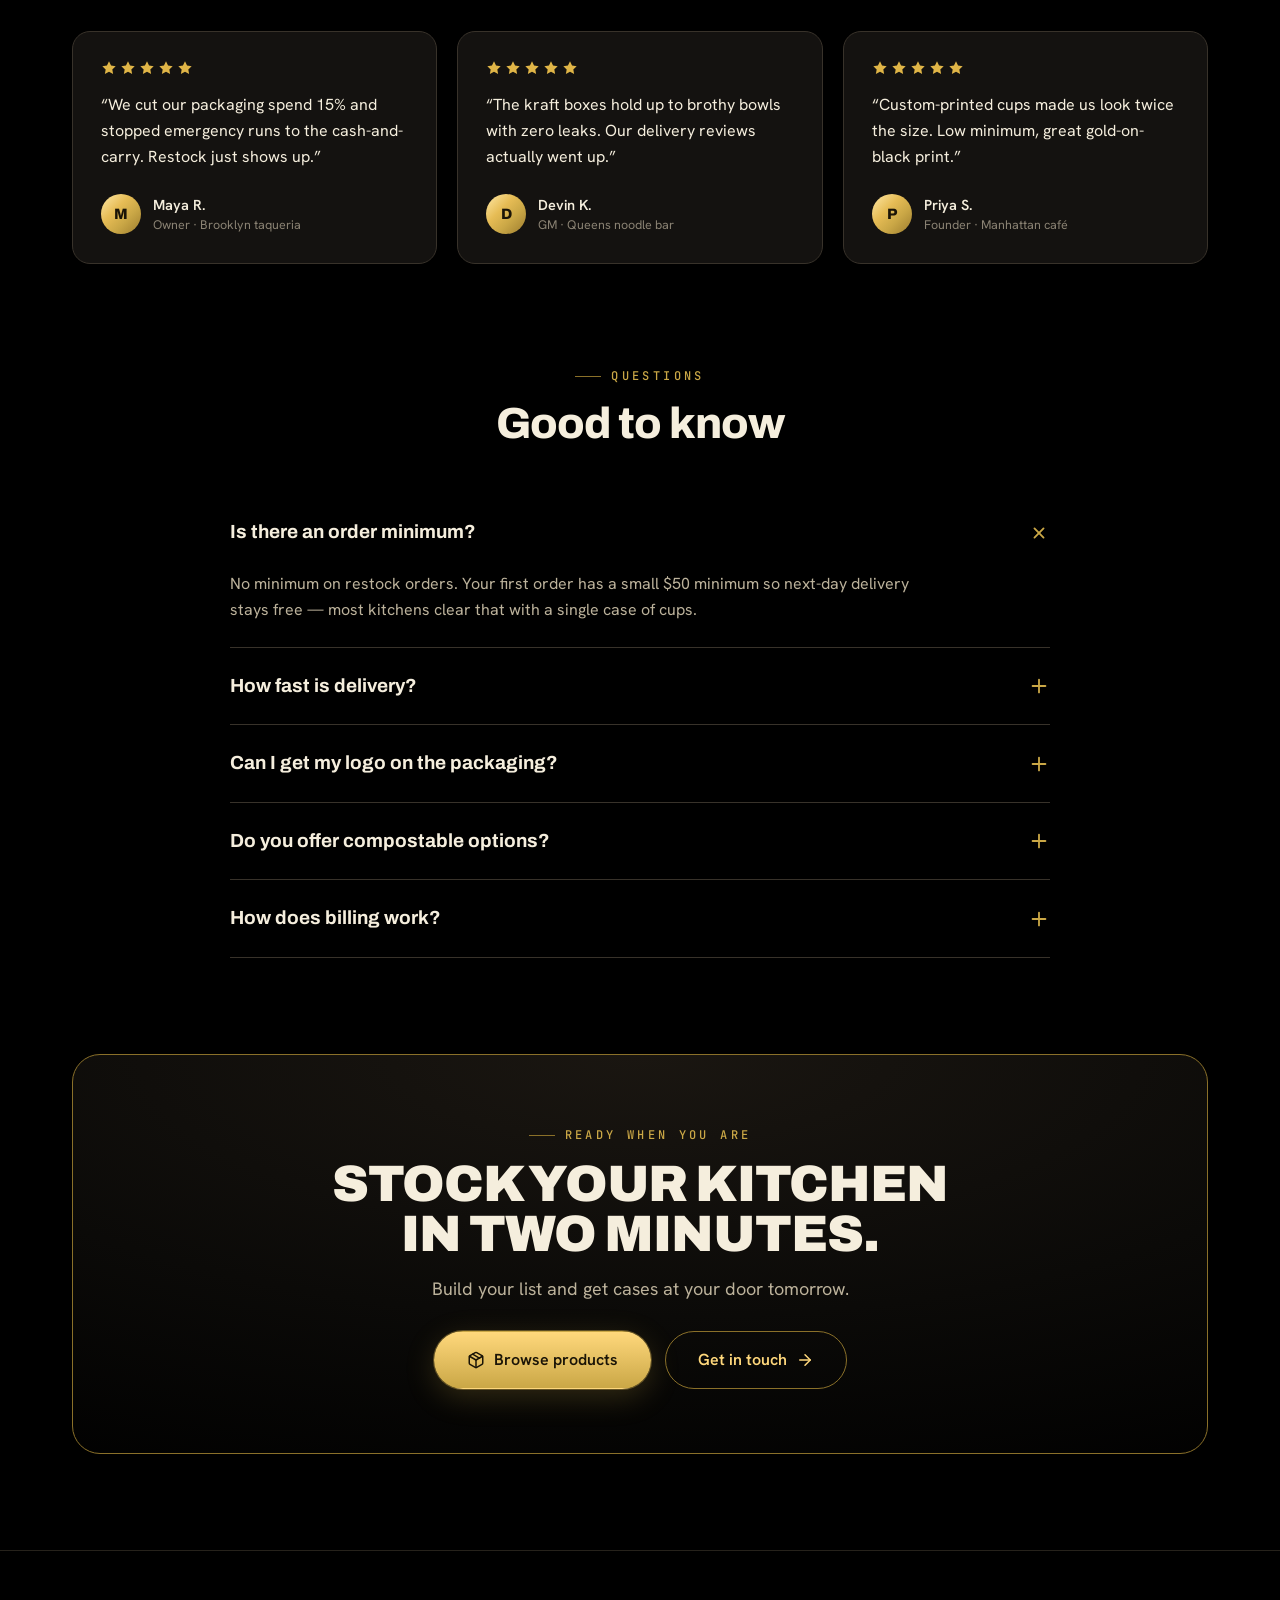
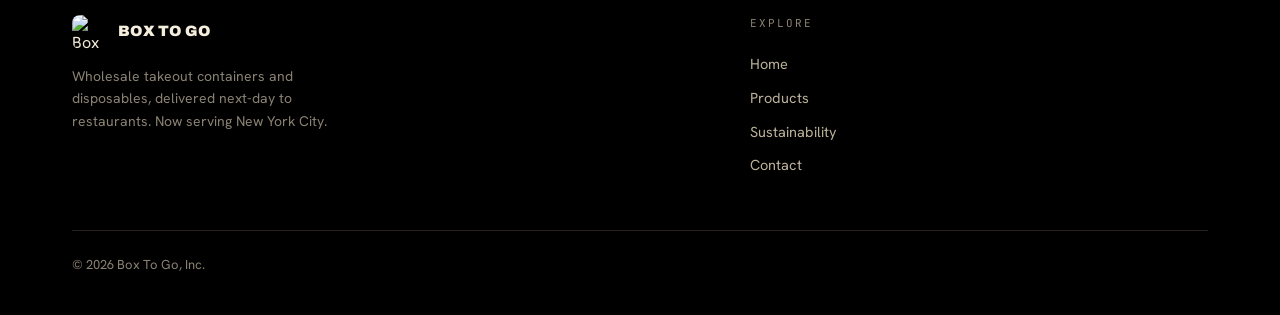
==== commit 18a7c16a: "Add contact, products, sustainability pages and update index with new meta tags and structure" ====
--- a/index.html
+++ b/index.html
@@ -1,225 +1,327 @@
 <!DOCTYPE html>
-
-<html class="scroll-smooth" lang="en">
+<html lang="en">
+
 <head>
-<meta charset="utf-8"/>
-<meta content="width=device-width, initial-scale=1.0" name="viewport"/>
-<title>Box To Go – Takeout Packaging Your Kitchen Runs On</title>
-<meta content="Box To Go is a restaurant packaging supplier offering containers, cups, cutlery, bags, and more at wholesale prices. We serve 1,200+ kitchens with 500+ products in stock, free next-day delivery, and easy one-tap restock — so operators never run out mid-service." name="description"/>
-<!-- Open Graph -->
-<meta content="Box To Go – Takeout Packaging Your Kitchen Runs On" property="og:title"/>
-<meta content="Box To Go is a restaurant packaging supplier offering containers, cups, cutlery, bags, and more at wholesale prices." property="og:description"/>
-<meta content="website" property="og:type"/>
-<meta content="https://quseprdus1.blob.core.windows.net/kora-business-images/user-media/9db6041f-99d4-4cf8-a0c9-f2582c3dc13e/de8c94d8-887e-4625-825f-ec262dbc28df/1780683809_dwxv3d.png" property="og:image"/>
-<meta content="https://staging.kora-9db6041f-99d4-4cf8-a0c9-f2582c3dc13e.pages.dev" property="og:url"/>
-<!-- Favicon -->
-<link href="https://quseprdus1.blob.core.windows.net/kora-business-images/user-media/9db6041f-99d4-4cf8-a0c9-f2582c3dc13e/de8c94d8-887e-4625-825f-ec262dbc28df/1780683944_cu82sr.png" rel="icon"/>
-<link href="https://quseprdus1.blob.core.windows.net/kora-business-images/user-media/9db6041f-99d4-4cf8-a0c9-f2582c3dc13e/de8c94d8-887e-4625-825f-ec262dbc28df/1780683944_cu82sr.png" rel="shortcut icon"/>
-<link href="https://quseprdus1.blob.core.windows.net/kora-business-images/user-media/9db6041f-99d4-4cf8-a0c9-f2582c3dc13e/de8c94d8-887e-4625-825f-ec262dbc28df/1780683944_cu82sr.png" rel="apple-touch-icon"/>
-<!-- Canonical -->
-<link href="https://staging.kora-9db6041f-99d4-4cf8-a0c9-f2582c3dc13e.pages.dev" rel="canonical"/>
-<!-- Hero image preload -->
-<link as="image" fetchpriority="high" href="https://images.unsplash.com/photo-1624030169484-5177d36525a0?q=80&amp;w=1974&amp;auto=format&amp;fit=crop" rel="preload"/>
-<!-- JSON-LD Structured Data -->
-<script type="application/ld+json">
+  <meta charset="utf-8" />
+  <meta name="viewport" content="width=device-width, initial-scale=1" />
+  <title>Box To Go — Takeout Packaging for Restaurants</title>
+  <meta name="description"
+    content="Wholesale takeout containers, cups, cutlery and bags for restaurants. Free next-day delivery, one-tap restock, and 500+ SKUs in stock." />
+  <!-- Open Graph -->
+  <meta property="og:title" content="Box To Go — Takeout Packaging for Restaurants" />
+  <meta property="og:description"
+    content="Wholesale takeout containers, cups, cutlery and bags for restaurants. Free next-day delivery and one-tap restock." />
+  <meta property="og:type" content="website" />
+  <meta property="og:url" content="https://staging.kora-9db6041f-99d4-4cf8-a0c9-f2582c3dc13e.pages.dev/" />
+  <meta property="og:image" content="https://quseprdus1.blob.core.windows.net/kora-business-images/user-media/9db6041f-99d4-4cf8-a0c9-f2582c3dc13e/de8c94d8-887e-4625-825f-ec262dbc28df/1780683809_dwxv3d.png" />
+  <!-- Favicon -->
+  <link rel="icon" type="image/png" sizes="32x32" href="https://quseprdus1.blob.core.windows.net/kora-business-images/user-media/9db6041f-99d4-4cf8-a0c9-f2582c3dc13e/de8c94d8-887e-4625-825f-ec262dbc28df/1780683944_cu82sr.png" />
+  <link rel="shortcut icon" href="https://quseprdus1.blob.core.windows.net/kora-business-images/user-media/9db6041f-99d4-4cf8-a0c9-f2582c3dc13e/de8c94d8-887e-4625-825f-ec262dbc28df/1780683944_cu82sr.png" />
+  <link rel="apple-touch-icon" href="https://quseprdus1.blob.core.windows.net/kora-business-images/user-media/9db6041f-99d4-4cf8-a0c9-f2582c3dc13e/de8c94d8-887e-4625-825f-ec262dbc28df/1780683944_cu82sr.png" />
+  <!-- Canonical -->
+  <link rel="canonical" href="https://staging.kora-9db6041f-99d4-4cf8-a0c9-f2582c3dc13e.pages.dev/" />
+  <!-- JSON-LD Structured Data -->
+  <script type="application/ld+json">
   {
     "@context": "https://schema.org",
-    "@type": "WholesaleStore",
+    "@type": "Organization",
     "name": "Box To Go",
-    "description": "Box To Go is a restaurant packaging supplier offering containers, cups, cutlery, bags, and more at wholesale prices. We serve 1,200+ kitchens with 500+ products in stock, free next-day delivery, and easy one-tap restock — so operators never run out mid-service.",
-    "image": "https://quseprdus1.blob.core.windows.net/kora-business-images/user-media/9db6041f-99d4-4cf8-a0c9-f2582c3dc13e/de8c94d8-887e-4625-825f-ec262dbc28df/1780683809_dwxv3d.png"
+    "url": "https://staging.kora-9db6041f-99d4-4cf8-a0c9-f2582c3dc13e.pages.dev/",
+    "logo": "https://quseprdus1.blob.core.windows.net/kora-business-images/user-media/9db6041f-99d4-4cf8-a0c9-f2582c3dc13e/de8c94d8-887e-4625-825f-ec262dbc28df/1780683809_dwxv3d.png",
+    "description": "Wholesale takeout containers and disposables, delivered next-day to restaurants.",
+    "areaServed": "New York City",
+    "contactPoint": {
+      "@type": "ContactPoint",
+      "telephone": "+1-212-555-0100",
+      "contactType": "sales",
+      "email": "sales@kora.example"
+    }
   }
   </script>
-<!-- Site stylesheet -->
-<link href="assets/styles.css" rel="stylesheet"/>
-<!-- Google Fonts -->
-<link href="https://fonts.googleapis.com" rel="preconnect"/>
-<link crossorigin="" href="https://fonts.gstatic.com" rel="preconnect"/>
-<link as="style" href="https://fonts.googleapis.com/css2?family=Poppins:wght@400;600;700&amp;display=swap" onload="this.onload=null;this.rel='stylesheet'" rel="preload"/>
-<noscript><link href="https://fonts.googleapis.com/css2?family=Poppins:wght@400;600;700&amp;display=swap" rel="stylesheet"/></noscript>
-<style>
-    body { font-family: 'Poppins', sans-serif; }
-  </style>
+  <link href="assets/styles.css" rel="stylesheet" />
+  <link href="style.css" rel="stylesheet" />
 </head>
-<body class="bg-[#141210] text-[#f5eedd] antialiased">
-<!-- Header -->
-<header class="absolute top-0 left-0 right-0 z-10 py-4">
-<div class="container mx-auto px-6 flex justify-between items-center">
-<a class="flex items-center space-x-3" href="#">
-<img alt="Box To Go Logo" class="h-10 w-auto" height="40" src="https://quseprdus1.blob.core.windows.net/kora-business-images/user-media/9db6041f-99d4-4cf8-a0c9-f2582c3dc13e/de8c94d8-887e-4625-825f-ec262dbc28df/1780683809_dwxv3d.png" width="150"/>
-</a>
-<nav class="hidden md:flex items-center space-x-8">
-<a class="hover:text-[#caa746] transition-colors" href="#products">Products</a>
-<a class="hover:text-[#caa746] transition-colors" href="#why-us">Why Us</a>
-<a class="hover:text-[#caa746] transition-colors" href="#contact">Contact</a>
-</nav>
-<a class="hidden md:inline-block bg-[#caa746] text-[#141210] font-bold py-2 px-6 rounded-md hover:bg-opacity-90 transition-colors" href="#contact">
-        Get a Quote
-      </a>
-<button class="md:hidden text-white" id="mobile-menu-button">
-<svg class="w-6 h-6" fill="none" stroke="currentColor" viewbox="0 0 24 24" xmlns="http://www.w3.org/2000/svg"><path d="M4 6h16M4 12h16m-7 6h7" stroke-linecap="round" stroke-linejoin="round" stroke-width="2"></path></svg>
-</button>
-</div>
-<!-- Mobile Menu -->
-<div class="hidden md:hidden bg-[#141210] bg-opacity-95" id="mobile-menu">
-<a class="block text-center py-3 px-6 hover:bg-[#caa746] hover:text-[#141210] transition-colors" href="#products">Products</a>
-<a class="block text-center py-3 px-6 hover:bg-[#caa746] hover:text-[#141210] transition-colors" href="#why-us">Why Us</a>
-<a class="block text-center py-3 px-6 hover:bg-[#caa746] hover:text-[#141210] transition-colors" href="#contact">Contact</a>
-<a class="block text-center py-4 px-6 bg-[#caa746] text-[#141210] font-bold" href="#contact">Get a Quote</a>
-</div>
-</header>
-<main>
-<!-- Hero Section -->
-<section class="relative h-screen min-h-[600px] flex items-center justify-center text-center">
-<div class="absolute inset-0 bg-[#141210] opacity-60 z-0"></div>
-<img alt="A collection of high-quality takeout packaging containers." class="absolute inset-0 w-full h-full object-cover -z-10" decoding="async" fetchpriority="high" height="1316" loading="eager" src="https://images.unsplash.com/photo-1624030169484-5177d36525a0?q=80&amp;w=1974&amp;auto=format&amp;fit=crop" width="1974"/>
-<div class="relative z-10 container mx-auto px-6">
-<h1 class="text-4xl md:text-6xl font-bold leading-tight mb-4 text-shadow">Takeout packaging your kitchen runs on.</h1>
-<p class="text-lg md:text-xl max-w-3xl mx-auto mb-8 text-shadow-sm">
-          Wholesale prices on 500+ products, free next-day delivery, and easy one-tap restock.
-        </p>
-<a class="bg-[#caa746] text-[#141210] font-bold py-3 px-8 rounded-md text-lg hover:bg-opacity-90 transition-transform transform hover:scale-105" href="#products">
-          Browse Products
-        </a>
-</div>
-</section>
-<!-- Why Us Section -->
-<section class="py-20 bg-black bg-opacity-20" id="why-us">
-<div class="container mx-auto px-6 text-center">
-<h2 class="text-3xl md:text-4xl font-bold mb-4">The Supplier You Can Rely On</h2>
-<p class="max-w-2xl mx-auto text-lg text-gray-300 mb-12">We're built to keep your operations running smoothly, so you never run out mid-service.</p>
-<div class="grid md:grid-cols-3 gap-10">
-<!-- Feature 1 -->
-<div class="bg-[#1f1c19] p-8 rounded-lg border border-gray-800">
-<div class="flex items-center justify-center h-16 w-16 rounded-full bg-[#caa746] text-[#141210] mx-auto mb-6">
-<svg class="h-8 w-8" fill="none" stroke="currentColor" stroke-width="2" viewbox="0 0 24 24" xmlns="http://www.w3.org/2000/svg"><path d="M4 7v10c0 2.21 3.582 4 8 4s8-1.79 8-4V7M4 7c0-2.21 3.582-4 8-4s8 1.79 8 4M4 7s0 0 0 0l8 5 8-5" stroke-linecap="round" stroke-linejoin="round"></path></svg>
-</div>
-<h3 class="text-2xl font-bold mb-3">500+ Products In Stock</h3>
-<p class="text-gray-400">From containers to cutlery, find everything you need in one place.</p>
-</div>
-<!-- Feature 2 -->
-<div class="bg-[#1f1c19] p-8 rounded-lg border border-gray-800">
-<div class="flex items-center justify-center h-16 w-16 rounded-full bg-[#caa746] text-[#141210] mx-auto mb-6">
-<svg class="h-8 w-8" fill="none" stroke="currentColor" stroke-width="2" viewbox="0 0 24 24" xmlns="http://www.w3.org/2000/svg"><path d="M9 17a2 2 0 11-4 0 2 2 0 014 0zM19 17a2 2 0 11-4 0 2 2 0 014 0z"></path><path d="M13 16V6a1 1 0 00-1-1H4a1 1 0 00-1 1v10l2-2h8a1 1 0 001-1z" stroke-linecap="round" stroke-linejoin="round"></path><path d="M17.5 9.5l-3.5 3.5m0 0l-3.5-3.5m3.5 3.5V3" stroke-linecap="round" stroke-linejoin="round" transform="translate(2.5 2.5) scale(0.7)"></path></svg>
-</div>
-<h3 class="text-2xl font-bold mb-3">Free Next-Day Delivery</h3>
-<p class="text-gray-400">Get your supplies fast and free, so you're always prepared.</p>
-</div>
-<!-- Feature 3 -->
-<div class="bg-[#1f1c19] p-8 rounded-lg border border-gray-800">
-<div class="flex items-center justify-center h-16 w-16 rounded-full bg-[#caa746] text-[#141210] mx-auto mb-6">
-<svg class="h-8 w-8" fill="none" stroke="currentColor" stroke-width="2" viewbox="0 0 24 24" xmlns="http://www.w3.org/2000/svg"><path d="M12 18h.01M8 21h8a2 2 0 002-2V5a2 2 0 00-2-2H8a2 2 0 00-2 2v14a2 2 0 002 2z" stroke-linecap="round" stroke-linejoin="round"></path></svg>
-</div>
-<h3 class="text-2xl font-bold mb-3">Easy One-Tap Restock</h3>
-<p class="text-gray-400">Reorder your essentials effortlessly with our streamlined system.</p>
-</div>
-</div>
-</div>
-</section>
-<!-- Products Section -->
-<section class="py-20" id="products">
-<div class="container mx-auto px-6">
-<div class="text-center mb-12">
-<h2 class="text-3xl md:text-4xl font-bold mb-4">Everything Your Kitchen Needs</h2>
-<p class="max-w-2xl mx-auto text-lg text-gray-300">A complete catalog of high-quality packaging supplies at wholesale prices.</p>
-</div>
-<div class="grid grid-cols-1 sm:grid-cols-2 lg:grid-cols-4 gap-8">
-<!-- Product Category 1 -->
-<div class="group relative overflow-hidden rounded-lg shadow-lg">
-<img alt="Takeout containers and boxes" class="w-full h-80 object-cover group-hover:scale-110 transition-transform duration-500" height="640" loading="lazy" src="https://images.unsplash.com/photo-1606624339151-093e054a4b83?q=80&amp;w=800&amp;auto=format&amp;fit=crop" width="800"/>
-<div class="absolute inset-0 bg-gradient-to-t from-black/80 to-transparent"></div>
-<h3 class="absolute bottom-0 left-0 p-6 text-2xl font-bold">Containers &amp; Boxes</h3>
-</div>
-<!-- Product Category 2 -->
-<div class="group relative overflow-hidden rounded-lg shadow-lg">
-<img alt="Coffee cups and lids" class="w-full h-80 object-cover group-hover:scale-110 transition-transform duration-500" height="640" loading="lazy" src="https://images.unsplash.com/photo-1586990992803-3207a5592557?q=80&amp;w=800&amp;auto=format&amp;fit=crop" width="800"/>
-<div class="absolute inset-0 bg-gradient-to-t from-black/80 to-transparent"></div>
-<h3 class="absolute bottom-0 left-0 p-6 text-2xl font-bold">Cups &amp; Lids</h3>
-</div>
-<!-- Product Category 3 -->
-<div class="group relative overflow-hidden rounded-lg shadow-lg">
-<img alt="Disposable cutlery and napkins" class="w-full h-80 object-cover group-hover:scale-110 transition-transform duration-500" height="640" loading="lazy" src="https://images.unsplash.com/photo-1618018172224-3a46b1a6a4dd?q=80&amp;w=800&amp;auto=format&amp;fit=crop" width="800"/>
-<div class="absolute inset-0 bg-gradient-to-t from-black/80 to-transparent"></div>
-<h3 class="absolute bottom-0 left-0 p-6 text-2xl font-bold">Cutlery &amp; Napkins</h3>
-</div>
-<!-- Product Category 4 -->
-<div class="group relative overflow-hidden rounded-lg shadow-lg">
-<img alt="Paper and plastic bags for takeout" class="w-full h-80 object-cover group-hover:scale-110 transition-transform duration-500" height="640" loading="lazy" src="https://images.unsplash.com/photo-1571192043919-2903925534b1?q=80&amp;w=800&amp;auto=format&amp;fit=crop" width="800"/>
-<div class="absolute inset-0 bg-gradient-to-t from-black/80 to-transparent"></div>
-<h3 class="absolute bottom-0 left-0 p-6 text-2xl font-bold">Bags &amp; Carriers</h3>
-</div>
-</div>
-</div>
-</section>
-<!-- CTA Section -->
-<section class="bg-[#caa746] text-[#141210]">
-<div class="container mx-auto px-6 py-16 text-center">
-<h2 class="text-3xl md:text-4xl font-bold mb-4">Never run out mid-service again.</h2>
-<p class="max-w-2xl mx-auto text-lg mb-8">Join 1,200+ kitchens who trust Box To Go for their packaging needs.</p>
-<a class="bg-[#141210] text-[#f5eedd] font-bold py-3 px-8 rounded-md text-lg hover:bg-black transition-transform transform hover:scale-105 inline-block" href="#contact">
-          Open a Wholesale Account
-        </a>
-</div>
-</section>
-<!-- Contact Section -->
-<section class="py-20" id="contact">
-<div class="container mx-auto px-6">
-<div class="text-center mb-12">
-<h2 class="text-3xl md:text-4xl font-bold mb-4">Get in Touch</h2>
-<p class="max-w-2xl mx-auto text-lg text-gray-300">Have questions or want to set up an account? Reach out to our team.</p>
-</div>
-<div class="max-w-2xl mx-auto bg-[#1f1c19] p-8 rounded-lg border border-gray-800">
-<form id="contact-form" novalidate="">
-<div class="mb-6">
-<label class="block mb-2 text-sm font-medium text-gray-300" for="name">Full Name</label>
-<input class="bg-gray-900 border border-gray-700 text-white text-sm rounded-lg focus:ring-[#caa746] focus:border-[#caa746] block w-full p-2.5" id="name" name="name" placeholder="John Doe" required="" type="text"/>
-</div>
-<div class="mb-6">
-<label class="block mb-2 text-sm font-medium text-gray-300" for="email">Email Address</label>
-<input class="bg-gray-900 border border-gray-700 text-white text-sm rounded-lg focus:ring-[#caa746] focus:border-[#caa746] block w-full p-2.5" id="email" name="email" placeholder="john.doe@company.com" required="" type="email"/>
-</div>
-<div class="mb-6">
-<label class="block mb-2 text-sm font-medium text-gray-300" for="message">Your Message</label>
-<textarea class="bg-gray-900 border border-gray-700 text-white text-sm rounded-lg focus:ring-[#caa746] focus:border-[#caa746] block w-full p-2.5" id="message" name="message" placeholder="How can we help you?" required="" rows="4"></textarea>
-</div>
-<div class="text-center p-4 mb-4 text-yellow-200 bg-yellow-900/50 border border-yellow-700 rounded-lg">
-              Form temporarily unavailable. Please check back later.
-            </div>
-<button class="w-full bg-[#caa746] text-[#141210] font-bold py-3 px-5 rounded-lg hover:bg-opacity-90 transition-colors disabled:bg-gray-600 disabled:cursor-not-allowed" disabled="" type="submit">
-              Send Message
-            </button>
-</form>
-</div>
-</div>
-</section>
-</main>
-<!-- Footer -->
-<footer class="bg-black bg-opacity-30 border-t border-gray-800">
-<div class="container mx-auto px-6 py-8 text-center text-gray-400">
-<a class="flex items-center justify-center space-x-3 mb-4" href="#">
-<img alt="Box To Go Logo" class="h-8 w-auto" height="32" src="https://quseprdus1.blob.core.windows.net/kora-business-images/user-media/9db6041f-99d4-4cf8-a0c9-f2582c3dc13e/de8c94d8-887e-4625-825f-ec262dbc28df/1780683809_dwxv3d.png" width="120"/>
-</a>
-<div class="flex justify-center space-x-6 mb-4">
-<a class="hover:text-[#caa746] transition-colors" href="#products">Products</a>
-<a class="hover:text-[#caa746] transition-colors" href="#why-us">Why Us</a>
-<a class="hover:text-[#caa746] transition-colors" href="#contact">Contact</a>
-</div>
-<p>© 2024 Box To Go. All Rights Reserved.</p>
-</div>
-</footer>
-<script>
-    // Mobile menu toggle
-    const mobileMenuButton = document.getElementById('mobile-menu-button');
-    const mobileMenu = document.getElementById('mobile-menu');
-    mobileMenuButton.addEventListener('click', () => {
-      mobileMenu.classList.toggle('hidden');
-    });
-    // Close menu when a link is clicked
-    document.querySelectorAll('#mobile-menu a').forEach(link => {
-        link.addEventListener('click', () => {
-            mobileMenu.classList.add('hidden');
-        });
+
+<body class="font-body bg-black text-cream antialiased">
+  <div id="site-header"></div>
+  <script src="js/components.js"></script>
+
+  <main>
+
+    <!-- HERO -->
+    <header class="ground relative overflow-hidden pt-16 sm:pt-20 pb-20 sm:pb-24">
+      <div class="mx-auto max-w-wrap px-6 sm:px-8">
+        <div class="grid lg:grid-cols-[1.06fr_.94fr] gap-12 lg:gap-14 items-center">
+          <div>
+            <span class="eyebrow">Restaurant packaging supply</span>
+            <h1
+              class="font-display font-black uppercase leading-[.92] tracking-[-.025em] mt-5 text-[clamp(3rem,5.4vw,5rem)]">
+              Takeout packaging<br />your kitchen<br /><span class="text-gold-500">runs on.</span>
+            </h1>
+            <p class="text-fg2 text-[19px] leading-relaxed mt-6 max-w-[480px]">
+              Containers, cups, cutlery and bags — wholesale prices, free next-day delivery, and one-tap restock for
+              your restaurant.
+            </p>
+
+            <div class="flex gap-8 mt-8">
+              <div>
+                <div class="font-display font-extrabold text-[28px]">500+</div>
+                <div class="text-fg3 text-[12.5px] mt-0.5">products in stock</div>
+              </div>
+              <div>
+                <div class="font-display font-extrabold text-[28px]">Next-day</div>
+                <div class="text-fg3 text-[12.5px] mt-0.5">free delivery</div>
+              </div>
+              <div>
+                <div class="font-display font-extrabold text-[28px]">1,200+</div>
+                <div class="text-fg3 text-[12.5px] mt-0.5">kitchens supplied</div>
+              </div>
+            </div>
+          </div>
+
+          <div class="crates hidden md:block" aria-hidden="true">
+            <div class="crate-glow"></div>
+            <div class="crate c2"><span class="lid"></span><span class="mk" style="font-size:20px">To<br />Go</span>
+            </div>
+            <div class="crate c1"><span class="lid"></span><span class="mk"
+                style="font-size:26px">Box<br />To<br />Go</span></div>
+            <div class="crate c3"><span class="lid"></span><span class="mk" style="font-size:22px">Box</span></div>
+          </div>
+        </div>
+      </div>
+    </header>
+
+    <!-- LOCATIONS -->
+    <section class="py-24">
+      <div class="mx-auto max-w-wrap px-6 sm:px-8">
+        <div class="reveal max-w-[660px] mx-auto text-center">
+          <span class="eyebrow center">Our locations</span>
+          <h2 class="font-display font-extrabold text-[clamp(2rem,3.4vw,3rem)] leading-[1.04] tracking-[-.02em] mt-4">
+            Order from your local Box To Go.</h2>
+          <p class="text-fg2 text-lg leading-relaxed mt-4">Each city runs its own storefront for ordering, delivery, and
+            account management.</p>
+        </div>
+        <div id="locationGrid" class="grid md:grid-cols-2 gap-5 mt-12 max-w-[820px] mx-auto"></div>
+      </div>
+    </section>
+
+    <!-- PRODUCTS PREVIEW -->
+    <section class="py-24">
+      <div class="mx-auto max-w-wrap px-6 sm:px-8">
+        <div class="reveal flex flex-wrap items-end justify-between gap-6 max-w-wrap">
+          <div class="max-w-[640px]">
+            <span class="eyebrow">The range</span>
+            <h2 class="font-display font-extrabold text-[clamp(2rem,3.4vw,3rem)] leading-[1.04] tracking-[-.02em] mt-4">
+              Everything that leaves your kitchen.</h2>
+            <p class="text-fg2 text-lg leading-relaxed mt-4">One supplier for the whole front-of-house — containers,
+              cups, cutlery and bags, all in stock and priced for restaurants.</p>
+          </div>
+          <a href="products.html" class="btn btn-secondary">All products <span data-icon="arrow-right" data-size="18" aria-hidden="true"></span></a>
+        </div>
+
+        <div id="homeProdGrid" class="grid sm:grid-cols-2 lg:grid-cols-3 gap-[18px] mt-12"></div>
+      </div>
+    </section>
+
+    <!-- HOW IT WORKS -->
+    <section class="py-24 ground">
+      <div class="mx-auto max-w-wrap px-6 sm:px-8">
+        <div class="reveal max-w-[660px]">
+          <span class="eyebrow">How it works</span>
+          <h2 class="font-display font-extrabold text-[clamp(2rem,3.4vw,3rem)] leading-[1.04] tracking-[-.02em] mt-4">
+            Ordering packaging, finally simple.</h2>
+          <p class="text-fg2 text-lg leading-relaxed mt-4">Built for the pace of a restaurant — order in two minutes,
+            get it next-day, and never run dry mid-service.</p>
+        </div>
+        <div class="grid md:grid-cols-3 gap-[22px] mt-14">
+          <div class="reveal bg-ink-1 border border-line rounded-[18px] p-7 card-h">
+            <div class="font-mono text-[13px] text-gold-500 tracking-wider">01</div>
+            <div
+              class="w-[52px] h-[52px] rounded-[13px] border-[1.5px] border-gold-700 text-gold-400 flex items-center justify-center my-[18px]">
+              <span data-icon="list-checks" data-size="26" aria-hidden="true"></span></div>
+            <h3 class="font-display font-bold text-xl">Build your list</h3>
+            <p class="text-fg2 text-[15px] leading-relaxed mt-2">Pick your containers, cups and cutlery online — or
+              upload last month's order and reorder in one click.</p>
+          </div>
+          <div class="reveal bg-ink-1 border border-line rounded-[18px] p-7 card-h" style="transition-delay:90ms">
+            <div class="font-mono text-[13px] text-gold-500 tracking-wider">02</div>
+            <div
+              class="w-[52px] h-[52px] rounded-[13px] border-[1.5px] border-gold-700 text-gold-400 flex items-center justify-center my-[18px]">
+              <span data-icon="truck" data-size="26" aria-hidden="true"></span></div>
+            <h3 class="font-display font-bold text-xl">We deliver free</h3>
+            <p class="text-fg2 text-[15px] leading-relaxed mt-2">Cases arrive next-day to your kitchen door. No minimums
+              on restock, no delivery fees.</p>
+          </div>
+          <div class="reveal bg-ink-1 border border-line rounded-[18px] p-7 card-h" style="transition-delay:180ms">
+            <div class="font-mono text-[13px] text-gold-500 tracking-wider">03</div>
+            <div
+              class="w-[52px] h-[52px] rounded-[13px] border-[1.5px] border-gold-700 text-gold-400 flex items-center justify-center my-[18px]">
+              <span data-icon="repeat" data-size="26" aria-hidden="true"></span></div>
+            <h3 class="font-display font-bold text-xl">Restock on autopilot</h3>
+            <p class="text-fg2 text-[15px] leading-relaxed mt-2">Set par levels and we top you up on a schedule — so you
+              never 86 a dish for lack of a lid.</p>
+          </div>
+        </div>
+      </div>
+    </section>
+
+    <!-- TESTIMONIALS -->
+    <section class="py-24">
+      <div class="mx-auto max-w-wrap px-6 sm:px-8">
+        <div class="reveal max-w-[660px]">
+          <span class="eyebrow">Trusted by operators</span>
+          <h2 class="font-display font-extrabold text-[clamp(2rem,3.4vw,3rem)] leading-[1.04] tracking-[-.02em] mt-4">
+            Kitchens that switched and stayed.</h2>
+        </div>
+        <div class="grid md:grid-cols-3 gap-5 mt-14">
+          <div class="reveal bg-ink-1 border border-line rounded-[18px] p-7 flex flex-col">
+            <div class="flex gap-[3px] text-gold-400 mb-4"><span data-icon="star" data-size="16" data-fill aria-hidden="true"></span><span data-icon="star" data-size="16" data-fill aria-hidden="true"></span><span data-icon="star" data-size="16" data-fill aria-hidden="true"></span><span data-icon="star" data-size="16" data-fill aria-hidden="true"></span><span data-icon="star" data-size="16" data-fill aria-hidden="true"></span></div>
+            <p class="text-[16px] leading-relaxed flex-1">&ldquo;We cut our packaging spend 15% and stopped emergency
+              runs to the cash-and-carry. Restock just shows up.&rdquo;</p>
+            <div class="flex items-center gap-3 mt-6">
+              <div
+                class="w-10 h-10 rounded-full font-display font-extrabold text-[15px] flex items-center justify-center text-[#1A1407]"
+                style="background:var(--grad-gold)">M</div>
+              <div>
+                <div class="font-semibold text-[14.5px]">Maya R.</div>
+                <div class="text-fg3 text-[12.5px]">Owner · Brooklyn taqueria</div>
+              </div>
+            </div>
+          </div>
+          <div class="reveal bg-ink-1 border border-line rounded-[18px] p-7 flex flex-col"
+            style="transition-delay:90ms">
+            <div class="flex gap-[3px] text-gold-400 mb-4"><span data-icon="star" data-size="16" data-fill aria-hidden="true"></span><span data-icon="star" data-size="16" data-fill aria-hidden="true"></span><span data-icon="star" data-size="16" data-fill aria-hidden="true"></span><span data-icon="star" data-size="16" data-fill aria-hidden="true"></span><span data-icon="star" data-size="16" data-fill aria-hidden="true"></span></div>
+            <p class="text-[16px] leading-relaxed flex-1">&ldquo;The kraft boxes hold up to brothy bowls with zero
+              leaks. Our delivery reviews actually went up.&rdquo;</p>
+            <div class="flex items-center gap-3 mt-6">
+              <div
+                class="w-10 h-10 rounded-full font-display font-extrabold text-[15px] flex items-center justify-center text-[#1A1407]"
+                style="background:var(--grad-gold)">D</div>
+              <div>
+                <div class="font-semibold text-[14.5px]">Devin K.</div>
+                <div class="text-fg3 text-[12.5px]">GM · Queens noodle bar</div>
+              </div>
+            </div>
+          </div>
+          <div class="reveal bg-ink-1 border border-line rounded-[18px] p-7 flex flex-col"
+            style="transition-delay:180ms">
+            <div class="flex gap-[3px] text-gold-400 mb-4"><span data-icon="star" data-size="16" data-fill aria-hidden="true"></span><span data-icon="star" data-size="16" data-fill aria-hidden="true"></span><span data-icon="star" data-size="16" data-fill aria-hidden="true"></span><span data-icon="star" data-size="16" data-fill aria-hidden="true"></span><span data-icon="star" data-size="16" data-fill aria-hidden="true"></span></div>
+            <p class="text-[16px] leading-relaxed flex-1">&ldquo;Custom-printed cups made us look twice the size. Low
+              minimum, great gold-on-black print.&rdquo;</p>
+            <div class="flex items-center gap-3 mt-6">
+              <div
+                class="w-10 h-10 rounded-full font-display font-extrabold text-[15px] flex items-center justify-center text-[#1A1407]"
+                style="background:var(--grad-gold)">P</div>
+              <div>
+                <div class="font-semibold text-[14.5px]">Priya S.</div>
+                <div class="text-fg3 text-[12.5px]">Founder · Manhattan café</div>
+              </div>
+            </div>
+          </div>
+        </div>
+      </div>
+    </section>
+
+    <!-- FAQ -->
+    <section class="pb-24">
+      <div class="mx-auto max-w-wrap px-6 sm:px-8">
+        <div class="text-center max-w-[660px] mx-auto">
+          <span class="eyebrow center">Questions</span>
+          <h2 class="font-display font-extrabold text-[clamp(2rem,3.4vw,3rem)] leading-[1.04] tracking-[-.02em] mt-4">
+            Good to know</h2>
+        </div>
+        <div data-faq class="max-w-[820px] mx-auto mt-12">
+          <div class="faq-item open border-b border-line">
+            <button
+              class="faq-q w-full text-left flex items-center justify-between gap-5 py-6 font-display font-bold text-[19px]">Is
+              there an order minimum?<span data-icon="plus" data-size="22" class="text-gold-500 shrink-0" aria-hidden="true"></span></button>
+            <div class="faq-a">
+              <p class="pb-6 text-fg2 text-[16px] leading-relaxed max-w-[680px]">No minimum on restock orders. Your
+                first order has a small $50 minimum so next-day delivery stays free — most kitchens clear that with a
+                single case of cups.</p>
+            </div>
+          </div>
+          <div class="faq-item border-b border-line">
+            <button
+              class="faq-q w-full text-left flex items-center justify-between gap-5 py-6 font-display font-bold text-[19px]">How
+              fast is delivery?<span data-icon="plus" data-size="22" class="text-gold-500 shrink-0" aria-hidden="true"></span></button>
+            <div class="faq-a">
+              <p class="pb-6 text-fg2 text-[16px] leading-relaxed max-w-[680px]">Order by 4pm and it arrives the next
+                business day, free, anywhere in our NYC zones. Scheduled restock runs on the day and cadence you set.
+              </p>
+            </div>
+          </div>
+          <div class="faq-item border-b border-line">
+            <button
+              class="faq-q w-full text-left flex items-center justify-between gap-5 py-6 font-display font-bold text-[19px]">Can
+              I get my logo on the packaging?<span data-icon="plus" data-size="22" class="text-gold-500 shrink-0" aria-hidden="true"></span></button>
+            <div class="faq-a">
+              <p class="pb-6 text-fg2 text-[16px] leading-relaxed max-w-[680px]">Yes. We custom-print cups, bags and
+                boxes with low minimums and quick turnarounds — gold-on-black or your own colors. Talk to your rep to
+                set it up.</p>
+            </div>
+          </div>
+          <div class="faq-item border-b border-line">
+            <button
+              class="faq-q w-full text-left flex items-center justify-between gap-5 py-6 font-display font-bold text-[19px]">Do
+              you offer compostable options?<span data-icon="plus" data-size="22" class="text-gold-500 shrink-0" aria-hidden="true"></span></button>
+            <div class="faq-a">
+              <p class="pb-6 text-fg2 text-[16px] leading-relaxed max-w-[680px]">Our core takeout line is available in
+                compostable, PFAS-free fiber and recyclable paper. Filter by material when you browse, and we'll flag
+                what's accepted in your city.</p>
+            </div>
+          </div>
+          <div class="faq-item border-b border-line">
+            <button
+              class="faq-q w-full text-left flex items-center justify-between gap-5 py-6 font-display font-bold text-[19px]">How
+              does billing work?<span data-icon="plus" data-size="22" class="text-gold-500 shrink-0" aria-hidden="true"></span></button>
+            <div class="faq-a">
+              <p class="pb-6 text-fg2 text-[16px] leading-relaxed max-w-[680px]">Café is pay-as-you-go at wholesale list
+                prices. Kitchen and Group are billed monthly with case discounts, and Net-30 terms are available on
+                approval.</p>
+            </div>
+          </div>
+        </div>
+      </div>
+    </section>
+
+    <!-- CTA -->
+    <section class="pb-24">
+      <div class="mx-auto max-w-wrap px-6 sm:px-8">
+        <div
+          class="reveal ground relative overflow-hidden border-[1.5px] border-gold-700 rounded-xl2 p-10 sm:p-16 text-center">
+          <span class="eyebrow center">Ready when you are</span>
+          <h2
+            class="font-display font-black uppercase text-[clamp(2.2rem,4vw,3.6rem)] leading-[.96] tracking-[-.02em] mt-4">
+            Stock your kitchen<br />in two minutes.</h2>
+          <p class="text-fg2 text-lg mt-4 mb-7 max-w-[480px] mx-auto">Build your list and get cases at your door
+            tomorrow.</p>
+          <div class="flex gap-3.5 justify-center flex-wrap">
+            <a href="products.html" class="btn btn-primary btn-lg"><span data-icon="package" data-size="18" aria-hidden="true"></span>Browse products</a>
+            <a href="contact.html" class="btn btn-secondary btn-lg">Get in touch <span data-icon="arrow-right" data-size="18" aria-hidden="true"></span></a>
+          </div>
+        </div>
+      </div>
+    </section>
+
+  </main>
+
+  <div id="site-footer"></div>
+  <script src="js/products-data.js"></script>
+  <script>window.BTG.bootPage();</script>
+  <script>
+    (function () {
+      if (!window.BTG_PRODUCTS) return;
+      window.BTG_PRODUCTS.renderLocationGrid(document.getElementById('locationGrid'));
+      window.BTG_PRODUCTS.renderProductGrid(document.getElementById('homeProdGrid'), { featuredOnly: true });
+    })();
+  </script>
+  <script>
+    window.addEventListener('load', function () {
+      var first = document.querySelector('[data-faq] .faq-item.open .faq-a');
+      if (first) first.style.maxHeight = first.scrollHeight + 'px';
     });
   </script>
 </body>
+
 </html>
--- a/assets/styles.css
+++ b/assets/styles.css
@@ -1,2 +1,1401 @@
-/*! tailwindcss v4.2.1 | MIT License | https://tailwindcss.com */
-@layer properties{@supports (((-webkit-hyphens:none)) and (not (margin-trim:inline))) or ((-moz-orient:inline) and (not (color:rgb(from red r g b)))){*,:before,:after,::backdrop{--tw-rotate-x:initial;--tw-rotate-y:initial;--tw-rotate-z:initial;--tw-skew-x:initial;--tw-skew-y:initial;--tw-space-x-reverse:0;--tw-border-style:solid;--tw-gradient-position:initial;--tw-gradient-from:#0000;--tw-gradient-via:#0000;--tw-gradient-to:#0000;--tw-gradient-stops:initial;--tw-gradient-via-stops:initial;--tw-gradient-from-position:0%;--tw-gradient-via-position:50%;--tw-gradient-to-position:100%;--tw-leading:initial;--tw-font-weight:initial;--tw-shadow:0 0 #0000;--tw-shadow-color:initial;--tw-shadow-alpha:100%;--tw-inset-shadow:0 0 #0000;--tw-inset-shadow-color:initial;--tw-inset-shadow-alpha:100%;--tw-ring-color:initial;--tw-ring-shadow:0 0 #0000;--tw-inset-ring-color:initial;--tw-inset-ring-shadow:0 0 #0000;--tw-ring-inset:initial;--tw-ring-offset-width:0px;--tw-ring-offset-color:#fff;--tw-ring-offset-shadow:0 0 #0000;--tw-duration:initial;--tw-text-shadow-color:initial;--tw-text-shadow-alpha:100%;--tw-scale-x:1;--tw-scale-y:1;--tw-scale-z:1}}}@layer theme{:root,:host{--font-sans:ui-sans-serif, system-ui, sans-serif, "Apple Color Emoji", "Segoe UI Emoji", "Segoe UI Symbol", "Noto Color Emoji";--font-mono:ui-monospace, SFMono-Regular, Menlo, Monaco, Consolas, "Liberation Mono", "Courier New", monospace;--color-yellow-200:oklch(94.5% .129 101.54);--color-yellow-700:oklch(55.4% .135 66.442);--color-yellow-900:oklch(42.1% .095 57.708);--color-gray-300:oklch(87.2% .01 258.338);--color-gray-400:oklch(70.7% .022 261.325);--color-gray-600:oklch(44.6% .03 256.802);--color-gray-700:oklch(37.3% .034 259.733);--color-gray-800:oklch(27.8% .033 256.848);--color-gray-900:oklch(21% .034 264.665);--color-black:#000;--color-white:#fff;--spacing:.25rem;--container-2xl:42rem;--container-3xl:48rem;--text-sm:.875rem;--text-sm--line-height:calc(1.25 / .875);--text-lg:1.125rem;--text-lg--line-height:calc(1.75 / 1.125);--text-xl:1.25rem;--text-xl--line-height:calc(1.75 / 1.25);--text-2xl:1.5rem;--text-2xl--line-height:calc(2 / 1.5);--text-3xl:1.875rem;--text-3xl--line-height:calc(2.25 / 1.875);--text-4xl:2.25rem;--text-4xl--line-height:calc(2.5 / 2.25);--text-6xl:3.75rem;--text-6xl--line-height:1;--font-weight-medium:500;--font-weight-bold:700;--leading-tight:1.25;--radius-md:.375rem;--radius-lg:.5rem;--default-transition-duration:.15s;--default-transition-timing-function:cubic-bezier(.4, 0, .2, 1);--default-font-family:var(--font-sans);--default-mono-font-family:var(--font-mono)}}@layer base{*,:after,:before,::backdrop{box-sizing:border-box;border:0 solid;margin:0;padding:0}::file-selector-button{box-sizing:border-box;border:0 solid;margin:0;padding:0}html,:host{-webkit-text-size-adjust:100%;tab-size:4;line-height:1.5;font-family:var(--default-font-family,ui-sans-serif, system-ui, sans-serif, "Apple Color Emoji", "Segoe UI Emoji", "Segoe UI Symbol", "Noto Color Emoji");font-feature-settings:var(--default-font-feature-settings,normal);font-variation-settings:var(--default-font-variation-settings,normal);-webkit-tap-highlight-color:transparent}hr{height:0;color:inherit;border-top-width:1px}abbr:where([title]){-webkit-text-decoration:underline dotted;text-decoration:underline dotted}h1,h2,h3,h4,h5,h6{font-size:inherit;font-weight:inherit}a{color:inherit;-webkit-text-decoration:inherit;-webkit-text-decoration:inherit;-webkit-text-decoration:inherit;text-decoration:inherit}b,strong{font-weight:bolder}code,kbd,samp,pre{font-family:var(--default-mono-font-family,ui-monospace, SFMono-Regular, Menlo, Monaco, Consolas, "Liberation Mono", "Courier New", monospace);font-feature-settings:var(--default-mono-font-feature-settings,normal);font-variation-settings:var(--default-mono-font-variation-settings,normal);font-size:1em}small{font-size:80%}sub,sup{vertical-align:baseline;font-size:75%;line-height:0;position:relative}sub{bottom:-.25em}sup{top:-.5em}table{text-indent:0;border-color:inherit;border-collapse:collapse}:-moz-focusring{outline:auto}progress{vertical-align:baseline}summary{display:list-item}ol,ul,menu{list-style:none}img,svg,video,canvas,audio,iframe,embed,object{vertical-align:middle;display:block}img,video{max-width:100%;height:auto}button,input,select,optgroup,textarea{font:inherit;font-feature-settings:inherit;font-variation-settings:inherit;letter-spacing:inherit;color:inherit;opacity:1;background-color:#0000;border-radius:0}::file-selector-button{font:inherit;font-feature-settings:inherit;font-variation-settings:inherit;letter-spacing:inherit;color:inherit;opacity:1;background-color:#0000;border-radius:0}:where(select:is([multiple],[size])) optgroup{font-weight:bolder}:where(select:is([multiple],[size])) optgroup option{padding-inline-start:20px}::file-selector-button{margin-inline-end:4px}::placeholder{opacity:1}@supports (not ((-webkit-appearance:-apple-pay-button))) or (contain-intrinsic-size:1px){::placeholder{color:currentColor}@supports (color:color-mix(in lab, red, red)){::placeholder{color:color-mix(in oklab, currentcolor 50%, transparent)}}}textarea{resize:vertical}::-webkit-search-decoration{-webkit-appearance:none}::-webkit-date-and-time-value{min-height:1lh;text-align:inherit}::-webkit-datetime-edit{display:inline-flex}::-webkit-datetime-edit-fields-wrapper{padding:0}::-webkit-datetime-edit{padding-block:0}::-webkit-datetime-edit-year-field{padding-block:0}::-webkit-datetime-edit-month-field{padding-block:0}::-webkit-datetime-edit-day-field{padding-block:0}::-webkit-datetime-edit-hour-field{padding-block:0}::-webkit-datetime-edit-minute-field{padding-block:0}::-webkit-datetime-edit-second-field{padding-block:0}::-webkit-datetime-edit-millisecond-field{padding-block:0}::-webkit-datetime-edit-meridiem-field{padding-block:0}::-webkit-calendar-picker-indicator{line-height:1}:-moz-ui-invalid{box-shadow:none}button,input:where([type=button],[type=reset],[type=submit]){appearance:button}::file-selector-button{appearance:button}::-webkit-inner-spin-button{height:auto}::-webkit-outer-spin-button{height:auto}[hidden]:where(:not([hidden=until-found])){display:none!important}}@layer components;@layer utilities{.absolute{position:absolute}.relative{position:relative}.inset-0{inset:calc(var(--spacing) * 0)}.top-0{top:calc(var(--spacing) * 0)}.right-0{right:calc(var(--spacing) * 0)}.bottom-0{bottom:calc(var(--spacing) * 0)}.left-0{left:calc(var(--spacing) * 0)}.-z-10{z-index:calc(10 * -1)}.z-0{z-index:0}.z-10{z-index:10}.container{width:100%}@media (min-width:40rem){.container{max-width:40rem}}@media (min-width:48rem){.container{max-width:48rem}}@media (min-width:64rem){.container{max-width:64rem}}@media (min-width:80rem){.container{max-width:80rem}}@media (min-width:96rem){.container{max-width:96rem}}.mx-auto{margin-inline:auto}.mb-2{margin-bottom:calc(var(--spacing) * 2)}.mb-3{margin-bottom:calc(var(--spacing) * 3)}.mb-4{margin-bottom:calc(var(--spacing) * 4)}.mb-6{margin-bottom:calc(var(--spacing) * 6)}.mb-8{margin-bottom:calc(var(--spacing) * 8)}.mb-12{margin-bottom:calc(var(--spacing) * 12)}.block{display:block}.flex{display:flex}.grid{display:grid}.hidden{display:none}.inline-block{display:inline-block}.h-6{height:calc(var(--spacing) * 6)}.h-8{height:calc(var(--spacing) * 8)}.h-10{height:calc(var(--spacing) * 10)}.h-16{height:calc(var(--spacing) * 16)}.h-80{height:calc(var(--spacing) * 80)}.h-full{height:100%}.h-screen{height:100vh}.min-h-\[600px\]{min-height:600px}.w-6{width:calc(var(--spacing) * 6)}.w-8{width:calc(var(--spacing) * 8)}.w-16{width:calc(var(--spacing) * 16)}.w-auto{width:auto}.w-full{width:100%}.max-w-2xl{max-width:var(--container-2xl)}.max-w-3xl{max-width:var(--container-3xl)}.transform{transform:var(--tw-rotate-x,) var(--tw-rotate-y,) var(--tw-rotate-z,) var(--tw-skew-x,) var(--tw-skew-y,)}.grid-cols-1{grid-template-columns:repeat(1,minmax(0,1fr))}.items-center{align-items:center}.justify-between{justify-content:space-between}.justify-center{justify-content:center}.gap-8{gap:calc(var(--spacing) * 8)}.gap-10{gap:calc(var(--spacing) * 10)}:where(.space-x-3>:not(:last-child)){--tw-space-x-reverse:0;margin-inline-start:calc(calc(var(--spacing) * 3) * var(--tw-space-x-reverse));margin-inline-end:calc(calc(var(--spacing) * 3) * calc(1 - var(--tw-space-x-reverse)))}:where(.space-x-6>:not(:last-child)){--tw-space-x-reverse:0;margin-inline-start:calc(calc(var(--spacing) * 6) * var(--tw-space-x-reverse));margin-inline-end:calc(calc(var(--spacing) * 6) * calc(1 - var(--tw-space-x-reverse)))}:where(.space-x-8>:not(:last-child)){--tw-space-x-reverse:0;margin-inline-start:calc(calc(var(--spacing) * 8) * var(--tw-space-x-reverse));margin-inline-end:calc(calc(var(--spacing) * 8) * calc(1 - var(--tw-space-x-reverse)))}.overflow-hidden{overflow:hidden}.scroll-smooth{scroll-behavior:smooth}.rounded-full{border-radius:3.40282e38px}.rounded-lg{border-radius:var(--radius-lg)}.rounded-md{border-radius:var(--radius-md)}.border{border-style:var(--tw-border-style);border-width:1px}.border-t{border-top-style:var(--tw-border-style);border-top-width:1px}.border-gray-700{border-color:var(--color-gray-700)}.border-gray-800{border-color:var(--color-gray-800)}.border-yellow-700{border-color:var(--color-yellow-700)}.bg-\[\#1f1c19\]{background-color:#1f1c19}.bg-\[\#141210\]{background-color:#141210}.bg-\[\#caa746\]{background-color:#caa746}.bg-black{background-color:var(--color-black)}.bg-gray-900{background-color:var(--color-gray-900)}.bg-yellow-900\/50{background-color:#733e0a80}@supports (color:color-mix(in lab, red, red)){.bg-yellow-900\/50{background-color:color-mix(in oklab, var(--color-yellow-900) 50%, transparent)}}.bg-gradient-to-t{--tw-gradient-position:to top in oklab;background-image:linear-gradient(var(--tw-gradient-stops))}.from-black\/80{--tw-gradient-from:#000c}@supports (color:color-mix(in lab, red, red)){.from-black\/80{--tw-gradient-from:color-mix(in oklab, var(--color-black) 80%, transparent)}}.from-black\/80{--tw-gradient-stops:var(--tw-gradient-via-stops,var(--tw-gradient-position), var(--tw-gradient-from) var(--tw-gradient-from-position), var(--tw-gradient-to) var(--tw-gradient-to-position))}.to-transparent{--tw-gradient-to:transparent;--tw-gradient-stops:var(--tw-gradient-via-stops,var(--tw-gradient-position), var(--tw-gradient-from) var(--tw-gradient-from-position), var(--tw-gradient-to) var(--tw-gradient-to-position))}.object-cover{object-fit:cover}.p-2\.5{padding:calc(var(--spacing) * 2.5)}.p-4{padding:calc(var(--spacing) * 4)}.p-6{padding:calc(var(--spacing) * 6)}.p-8{padding:calc(var(--spacing) * 8)}.px-5{padding-inline:calc(var(--spacing) * 5)}.px-6{padding-inline:calc(var(--spacing) * 6)}.px-8{padding-inline:calc(var(--spacing) * 8)}.py-2{padding-block:calc(var(--spacing) * 2)}.py-3{padding-block:calc(var(--spacing) * 3)}.py-4{padding-block:calc(var(--spacing) * 4)}.py-8{padding-block:calc(var(--spacing) * 8)}.py-16{padding-block:calc(var(--spacing) * 16)}.py-20{padding-block:calc(var(--spacing) * 20)}.text-center{text-align:center}.text-2xl{font-size:var(--text-2xl);line-height:var(--tw-leading,var(--text-2xl--line-height))}.text-3xl{font-size:var(--text-3xl);line-height:var(--tw-leading,var(--text-3xl--line-height))}.text-4xl{font-size:var(--text-4xl);line-height:var(--tw-leading,var(--text-4xl--line-height))}.text-lg{font-size:var(--text-lg);line-height:var(--tw-leading,var(--text-lg--line-height))}.text-sm{font-size:var(--text-sm);line-height:var(--tw-leading,var(--text-sm--line-height))}.leading-tight{--tw-leading:var(--leading-tight);line-height:var(--leading-tight)}.font-bold{--tw-font-weight:var(--font-weight-bold);font-weight:var(--font-weight-bold)}.font-medium{--tw-font-weight:var(--font-weight-medium);font-weight:var(--font-weight-medium)}.text-\[\#141210\]{color:#141210}.text-\[\#f5eedd\]{color:#f5eedd}.text-gray-300{color:var(--color-gray-300)}.text-gray-400{color:var(--color-gray-400)}.text-white{color:var(--color-white)}.text-yellow-200{color:var(--color-yellow-200)}.antialiased{-webkit-font-smoothing:antialiased;-moz-osx-font-smoothing:grayscale}.opacity-60{opacity:.6}.shadow-lg{--tw-shadow:0 10px 15px -3px var(--tw-shadow-color,#0000001a), 0 4px 6px -4px var(--tw-shadow-color,#0000001a);box-shadow:var(--tw-inset-shadow), var(--tw-inset-ring-shadow), var(--tw-ring-offset-shadow), var(--tw-ring-shadow), var(--tw-shadow)}.transition-colors{transition-property:color,background-color,border-color,outline-color,text-decoration-color,fill,stroke,--tw-gradient-from,--tw-gradient-via,--tw-gradient-to;transition-timing-function:var(--tw-ease,var(--default-transition-timing-function));transition-duration:var(--tw-duration,var(--default-transition-duration))}.transition-transform{transition-property:transform,translate,scale,rotate;transition-timing-function:var(--tw-ease,var(--default-transition-timing-function));transition-duration:var(--tw-duration,var(--default-transition-duration))}.duration-500{--tw-duration:.5s;transition-duration:.5s}.text-shadow-sm{text-shadow:0px 1px 0px var(--tw-text-shadow-color,#00000013), 0px 1px 1px var(--tw-text-shadow-color,#00000013), 0px 2px 2px var(--tw-text-shadow-color,#00000013)}@media (hover:hover){.group-hover\:scale-110:is(:where(.group):hover *){--tw-scale-x:110%;--tw-scale-y:110%;--tw-scale-z:110%;scale:var(--tw-scale-x) var(--tw-scale-y)}.hover\:scale-105:hover{--tw-scale-x:105%;--tw-scale-y:105%;--tw-scale-z:105%;scale:var(--tw-scale-x) var(--tw-scale-y)}.hover\:bg-\[\#caa746\]:hover{background-color:#caa746}.hover\:bg-black:hover{background-color:var(--color-black)}.hover\:text-\[\#141210\]:hover{color:#141210}.hover\:text-\[\#caa746\]:hover{color:#caa746}}.focus\:border-\[\#caa746\]:focus{border-color:#caa746}.focus\:ring-\[\#caa746\]:focus{--tw-ring-color:#caa746}.disabled\:cursor-not-allowed:disabled{cursor:not-allowed}.disabled\:bg-gray-600:disabled{background-color:var(--color-gray-600)}@media (min-width:40rem){.sm\:grid-cols-2{grid-template-columns:repeat(2,minmax(0,1fr))}}@media (min-width:48rem){.md\:flex{display:flex}.md\:hidden{display:none}.md\:inline-block{display:inline-block}.md\:grid-cols-3{grid-template-columns:repeat(3,minmax(0,1fr))}.md\:text-4xl{font-size:var(--text-4xl);line-height:var(--tw-leading,var(--text-4xl--line-height))}.md\:text-6xl{font-size:var(--text-6xl);line-height:var(--tw-leading,var(--text-6xl--line-height))}.md\:text-xl{font-size:var(--text-xl);line-height:var(--tw-leading,var(--text-xl--line-height))}}@media (min-width:64rem){.lg\:grid-cols-4{grid-template-columns:repeat(4,minmax(0,1fr))}}}@property --tw-rotate-x{syntax:"*";inherits:false}@property --tw-rotate-y{syntax:"*";inherits:false}@property --tw-rotate-z{syntax:"*";inherits:false}@property --tw-skew-x{syntax:"*";inherits:false}@property --tw-skew-y{syntax:"*";inherits:false}@property --tw-space-x-reverse{syntax:"*";inherits:false;initial-value:0}@property --tw-border-style{syntax:"*";inherits:false;initial-value:solid}@property --tw-gradient-position{syntax:"*";inherits:false}@property --tw-gradient-from{syntax:"<color>";inherits:false;initial-value:#0000}@property --tw-gradient-via{syntax:"<color>";inherits:false;initial-value:#0000}@property --tw-gradient-to{syntax:"<color>";inherits:false;initial-value:#0000}@property --tw-gradient-stops{syntax:"*";inherits:false}@property --tw-gradient-via-stops{syntax:"*";inherits:false}@property --tw-gradient-from-position{syntax:"<length-percentage>";inherits:false;initial-value:0%}@property --tw-gradient-via-position{syntax:"<length-percentage>";inherits:false;initial-value:50%}@property --tw-gradient-to-position{syntax:"<length-percentage>";inherits:false;initial-value:100%}@property --tw-leading{syntax:"*";inherits:false}@property --tw-font-weight{syntax:"*";inherits:false}@property --tw-shadow{syntax:"*";inherits:false;initial-value:0 0 #0000}@property --tw-shadow-color{syntax:"*";inherits:false}@property --tw-shadow-alpha{syntax:"<percentage>";inherits:false;initial-value:100%}@property --tw-inset-shadow{syntax:"*";inherits:false;initial-value:0 0 #0000}@property --tw-inset-shadow-color{syntax:"*";inherits:false}@property --tw-inset-shadow-alpha{syntax:"<percentage>";inherits:false;initial-value:100%}@property --tw-ring-color{syntax:"*";inherits:false}@property --tw-ring-shadow{syntax:"*";inherits:false;initial-value:0 0 #0000}@property --tw-inset-ring-color{syntax:"*";inherits:false}@property --tw-inset-ring-shadow{syntax:"*";inherits:false;initial-value:0 0 #0000}@property --tw-ring-inset{syntax:"*";inherits:false}@property --tw-ring-offset-width{syntax:"<length>";inherits:false;initial-value:0}@property --tw-ring-offset-color{syntax:"*";inherits:false;initial-value:#fff}@property --tw-ring-offset-shadow{syntax:"*";inherits:false;initial-value:0 0 #0000}@property --tw-duration{syntax:"*";inherits:false}@property --tw-text-shadow-color{syntax:"*";inherits:false}@property --tw-text-shadow-alpha{syntax:"<percentage>";inherits:false;initial-value:100%}@property --tw-scale-x{syntax:"*";inherits:false;initial-value:1}@property --tw-scale-y{syntax:"*";inherits:false;initial-value:1}@property --tw-scale-z{syntax:"*";inherits:false;initial-value:1}+/*! tailwindcss v4.3.0 | MIT License | https://tailwindcss.com */
+@layer properties {
+    @supports (((-webkit-hyphens:none)) and (not (margin-trim:inline))) or ((-moz-orient:inline) and (not (color:rgb(from red r g b)))) {
+
+        *,
+        :before,
+        :after,
+        ::backdrop {
+            --tw-border-style: solid;
+            --tw-leading: initial;
+            --tw-font-weight: initial;
+            --tw-tracking: initial;
+            --tw-shadow: 0 0 #0000;
+            --tw-shadow-color: initial;
+            --tw-shadow-alpha: 100%;
+            --tw-inset-shadow: 0 0 #0000;
+            --tw-inset-shadow-color: initial;
+            --tw-inset-shadow-alpha: 100%;
+            --tw-ring-color: initial;
+            --tw-ring-shadow: 0 0 #0000;
+            --tw-inset-ring-color: initial;
+            --tw-inset-ring-shadow: 0 0 #0000;
+            --tw-ring-inset: initial;
+            --tw-ring-offset-width: 0px;
+            --tw-ring-offset-color: #fff;
+            --tw-ring-offset-shadow: 0 0 #0000;
+            --tw-backdrop-blur: initial;
+            --tw-backdrop-brightness: initial;
+            --tw-backdrop-contrast: initial;
+            --tw-backdrop-grayscale: initial;
+            --tw-backdrop-hue-rotate: initial;
+            --tw-backdrop-invert: initial;
+            --tw-backdrop-opacity: initial;
+            --tw-backdrop-saturate: initial;
+            --tw-backdrop-sepia: initial
+        }
+    }
+}
+
+@layer theme {
+
+    :root,
+    :host {
+        --font-sans: ui-sans-serif, system-ui, sans-serif, "Apple Color Emoji", "Segoe UI Emoji", "Segoe UI Symbol", "Noto Color Emoji";
+        --font-mono: "JetBrains Mono", ui-monospace, Menlo, monospace;
+        --color-black: #000;
+        --spacing: .25rem;
+        --text-sm: .875rem;
+        --text-sm--line-height: calc(1.25 / .875);
+        --text-lg: 1.125rem;
+        --text-lg--line-height: calc(1.75 / 1.125);
+        --text-xl: 1.25rem;
+        --text-xl--line-height: calc(1.75 / 1.25);
+        --text-2xl: 1.5rem;
+        --text-2xl--line-height: calc(2 / 1.5);
+        --font-weight-semibold: 600;
+        --font-weight-bold: 700;
+        --font-weight-extrabold: 800;
+        --font-weight-black: 900;
+        --tracking-normal: 0em;
+        --tracking-wide: .025em;
+        --tracking-wider: .05em;
+        --leading-tight: 1.25;
+        --leading-relaxed: 1.625;
+        --radius-lg: .5rem;
+        --radius-xl: .75rem;
+        --radius-2xl: 1rem;
+        --default-transition-duration: .15s;
+        --default-transition-timing-function: cubic-bezier(.4, 0, .2, 1);
+        --default-font-family: var(--font-sans);
+        --default-mono-font-family: var(--font-mono);
+        --color-gold-300: #ffd87c;
+        --color-gold-400: #e0b547;
+        --color-gold-500: #caa746;
+        --color-gold-600: #ae8e37;
+        --color-gold-700: #8a7029;
+        --color-ink-1: #141210;
+        --color-line: #38322a;
+        --color-line-soft: #26221b;
+        --color-cream: #f5eedd;
+        --color-fg2: #bcb29b;
+        --color-fg3: #8a8273;
+        --color-success: #6bae6e;
+        --font-display: Archivo, "Helvetica Neue", Arial, sans-serif;
+        --font-body: "Hanken Grotesk", "Helvetica Neue", Arial, sans-serif;
+        --max-width-wrap: 1200px;
+        --radius-xl2: 28px
+    }
+}
+
+@layer base {
+
+    *,
+    :after,
+    :before,
+    ::backdrop {
+        box-sizing: border-box;
+        border: 0 solid;
+        margin: 0;
+        padding: 0
+    }
+
+    ::file-selector-button {
+        box-sizing: border-box;
+        border: 0 solid;
+        margin: 0;
+        padding: 0
+    }
+
+    html,
+    :host {
+        -webkit-text-size-adjust: 100%;
+        tab-size: 4;
+        line-height: 1.5;
+        font-family: var(--default-font-family, ui-sans-serif, system-ui, sans-serif, "Apple Color Emoji", "Segoe UI Emoji", "Segoe UI Symbol", "Noto Color Emoji");
+        font-feature-settings: var(--default-font-feature-settings, normal);
+        font-variation-settings: var(--default-font-variation-settings, normal);
+        -webkit-tap-highlight-color: transparent
+    }
+
+    hr {
+        height: 0;
+        color: inherit;
+        border-top-width: 1px
+    }
+
+    abbr:where([title]) {
+        -webkit-text-decoration: underline dotted;
+        text-decoration: underline dotted
+    }
+
+    h1,
+    h2,
+    h3,
+    h4,
+    h5,
+    h6 {
+        font-size: inherit;
+        font-weight: inherit
+    }
+
+    a {
+        color: inherit;
+        -webkit-text-decoration: inherit;
+        -webkit-text-decoration: inherit;
+        -webkit-text-decoration: inherit;
+        text-decoration: inherit
+    }
+
+    b,
+    strong {
+        font-weight: bolder
+    }
+
+    code,
+    kbd,
+    samp,
+    pre {
+        font-family: var(--default-mono-font-family, ui-monospace, SFMono-Regular, Menlo, Monaco, Consolas, "Liberation Mono", "Courier New", monospace);
+        font-feature-settings: var(--default-mono-font-feature-settings, normal);
+        font-variation-settings: var(--default-mono-font-variation-settings, normal);
+        font-size: 1em
+    }
+
+    small {
+        font-size: 80%
+    }
+
+    sub,
+    sup {
+        vertical-align: baseline;
+        font-size: 75%;
+        line-height: 0;
+        position: relative
+    }
+
+    sub {
+        bottom: -.25em
+    }
+
+    sup {
+        top: -.5em
+    }
+
+    table {
+        text-indent: 0;
+        border-color: inherit;
+        border-collapse: collapse
+    }
+
+    :-moz-focusring {
+        outline: auto
+    }
+
+    progress {
+        vertical-align: baseline
+    }
+
+    summary {
+        display: list-item
+    }
+
+    ol,
+    ul,
+    menu {
+        list-style: none
+    }
+
+    img,
+    svg,
+    video,
+    canvas,
+    audio,
+    iframe,
+    embed,
+    object {
+        vertical-align: middle;
+        display: block
+    }
+
+    img,
+    video {
+        max-width: 100%;
+        height: auto
+    }
+
+    button,
+    input,
+    select,
+    optgroup,
+    textarea {
+        font: inherit;
+        font-feature-settings: inherit;
+        font-variation-settings: inherit;
+        letter-spacing: inherit;
+        color: inherit;
+        opacity: 1;
+        background-color: #0000;
+        border-radius: 0
+    }
+
+    ::file-selector-button {
+        font: inherit;
+        font-feature-settings: inherit;
+        font-variation-settings: inherit;
+        letter-spacing: inherit;
+        color: inherit;
+        opacity: 1;
+        background-color: #0000;
+        border-radius: 0
+    }
+
+    :where(select:is([multiple], [size])) optgroup {
+        font-weight: bolder
+    }
+
+    :where(select:is([multiple], [size])) optgroup option {
+        padding-inline-start: 20px
+    }
+
+    ::file-selector-button {
+        margin-inline-end: 4px
+    }
+
+    ::placeholder {
+        opacity: 1
+    }
+
+    @supports (not ((-webkit-appearance:-apple-pay-button))) or (contain-intrinsic-size:1px) {
+        ::placeholder {
+            color: currentColor
+        }
+
+        @supports (color:color-mix(in lab, red, red)) {
+            ::placeholder {
+                color: color-mix(in oklab, currentcolor 50%, transparent)
+            }
+        }
+    }
+
+    textarea {
+        resize: vertical
+    }
+
+    ::-webkit-search-decoration {
+        -webkit-appearance: none
+    }
+
+    ::-webkit-date-and-time-value {
+        min-height: 1lh;
+        text-align: inherit
+    }
+
+    ::-webkit-datetime-edit {
+        display: inline-flex
+    }
+
+    ::-webkit-datetime-edit-fields-wrapper {
+        padding: 0
+    }
+
+    ::-webkit-datetime-edit {
+        padding-block: 0
+    }
+
+    ::-webkit-datetime-edit-year-field {
+        padding-block: 0
+    }
+
+    ::-webkit-datetime-edit-month-field {
+        padding-block: 0
+    }
+
+    ::-webkit-datetime-edit-day-field {
+        padding-block: 0
+    }
+
+    ::-webkit-datetime-edit-hour-field {
+        padding-block: 0
+    }
+
+    ::-webkit-datetime-edit-minute-field {
+        padding-block: 0
+    }
+
+    ::-webkit-datetime-edit-second-field {
+        padding-block: 0
+    }
+
+    ::-webkit-datetime-edit-millisecond-field {
+        padding-block: 0
+    }
+
+    ::-webkit-datetime-edit-meridiem-field {
+        padding-block: 0
+    }
+
+    ::-webkit-calendar-picker-indicator {
+        line-height: 1
+    }
+
+    :-moz-ui-invalid {
+        box-shadow: none
+    }
+
+    button,
+    input:where([type=button], [type=reset], [type=submit]) {
+        appearance: button
+    }
+
+    ::file-selector-button {
+        appearance: button
+    }
+
+    ::-webkit-inner-spin-button {
+        height: auto
+    }
+
+    ::-webkit-outer-spin-button {
+        height: auto
+    }
+
+    [hidden]:where(:not([hidden=until-found])) {
+        display: none !important
+    }
+}
+
+@layer components;
+
+@layer utilities {
+    .relative {
+        position: relative
+    }
+
+    .col-span-2 {
+        grid-column: span 2/span 2
+    }
+
+    .container {
+        width: 100%
+    }
+
+    @media (min-width:40rem) {
+        .container {
+            max-width: 40rem
+        }
+    }
+
+    @media (min-width:48rem) {
+        .container {
+            max-width: 48rem
+        }
+    }
+
+    @media (min-width:64rem) {
+        .container {
+            max-width: 64rem
+        }
+    }
+
+    @media (min-width:80rem) {
+        .container {
+            max-width: 80rem
+        }
+    }
+
+    @media (min-width:96rem) {
+        .container {
+            max-width: 96rem
+        }
+    }
+
+    .mx-auto {
+        margin-inline: auto
+    }
+
+    .my-\[18px\] {
+        margin-block: 18px
+    }
+
+    .mt-0\.5 {
+        margin-top: calc(var(--spacing) * .5)
+    }
+
+    .mt-1 {
+        margin-top: calc(var(--spacing) * 1)
+    }
+
+    .mt-1\.5 {
+        margin-top: calc(var(--spacing) * 1.5)
+    }
+
+    .mt-2 {
+        margin-top: calc(var(--spacing) * 2)
+    }
+
+    .mt-3 {
+        margin-top: calc(var(--spacing) * 3)
+    }
+
+    .mt-4 {
+        margin-top: calc(var(--spacing) * 4)
+    }
+
+    .mt-5 {
+        margin-top: calc(var(--spacing) * 5)
+    }
+
+    .mt-6 {
+        margin-top: calc(var(--spacing) * 6)
+    }
+
+    .mt-8 {
+        margin-top: calc(var(--spacing) * 8)
+    }
+
+    .mt-9 {
+        margin-top: calc(var(--spacing) * 9)
+    }
+
+    .mt-12 {
+        margin-top: calc(var(--spacing) * 12)
+    }
+
+    .mt-14 {
+        margin-top: calc(var(--spacing) * 14)
+    }
+
+    .-mr-2 {
+        margin-right: calc(var(--spacing) * -2)
+    }
+
+    .mb-1\.5 {
+        margin-bottom: calc(var(--spacing) * 1.5)
+    }
+
+    .mb-4 {
+        margin-bottom: calc(var(--spacing) * 4)
+    }
+
+    .mb-7 {
+        margin-bottom: calc(var(--spacing) * 7)
+    }
+
+    .ml-2 {
+        margin-left: calc(var(--spacing) * 2)
+    }
+
+    .ml-auto {
+        margin-left: auto
+    }
+
+    .block {
+        display: block
+    }
+
+    .flex {
+        display: flex
+    }
+
+    .grid {
+        display: grid
+    }
+
+    .hidden {
+        display: none
+    }
+
+    .h-9 {
+        height: calc(var(--spacing) * 9)
+    }
+
+    .h-10 {
+        height: calc(var(--spacing) * 10)
+    }
+
+    .h-\[34px\] {
+        height: 34px
+    }
+
+    .h-\[38px\] {
+        height: 38px
+    }
+
+    .h-\[46px\] {
+        height: 46px
+    }
+
+    .h-\[52px\] {
+        height: 52px
+    }
+
+    .h-\[74px\] {
+        height: 74px
+    }
+
+    .w-9 {
+        width: calc(var(--spacing) * 9)
+    }
+
+    .w-10 {
+        width: calc(var(--spacing) * 10)
+    }
+
+    .w-\[34px\] {
+        width: 34px
+    }
+
+    .w-\[38px\] {
+        width: 38px
+    }
+
+    .w-\[46px\] {
+        width: 46px
+    }
+
+    .w-\[52px\] {
+        width: 52px
+    }
+
+    .w-full {
+        width: 100%
+    }
+
+    .max-w-\[260px\] {
+        max-width: 260px
+    }
+
+    .max-w-\[300px\] {
+        max-width: 300px
+    }
+
+    .max-w-\[380px\] {
+        max-width: 380px
+    }
+
+    .max-w-\[460px\] {
+        max-width: 460px
+    }
+
+    .max-w-\[480px\] {
+        max-width: 480px
+    }
+
+    .max-w-\[560px\] {
+        max-width: 560px
+    }
+
+    .max-w-\[640px\] {
+        max-width: 640px
+    }
+
+    .max-w-\[660px\] {
+        max-width: 660px
+    }
+
+    .max-w-\[680px\] {
+        max-width: 680px
+    }
+
+    .max-w-\[820px\] {
+        max-width: 820px
+    }
+
+    .max-w-wrap {
+        max-width: var(--max-width-wrap)
+    }
+
+    .flex-1 {
+        flex: 1
+    }
+
+    .shrink-0 {
+        flex-shrink: 0
+    }
+
+    .resize-none {
+        resize: none
+    }
+
+    .grid-cols-2 {
+        grid-template-columns: repeat(2, minmax(0, 1fr))
+    }
+
+    .flex-col {
+        flex-direction: column
+    }
+
+    .flex-wrap {
+        flex-wrap: wrap
+    }
+
+    .items-center {
+        align-items: center
+    }
+
+    .items-end {
+        align-items: flex-end
+    }
+
+    .items-start {
+        align-items: flex-start
+    }
+
+    .justify-between {
+        justify-content: space-between
+    }
+
+    .justify-center {
+        justify-content: center
+    }
+
+    .gap-2 {
+        gap: calc(var(--spacing) * 2)
+    }
+
+    .gap-3 {
+        gap: calc(var(--spacing) * 3)
+    }
+
+    .gap-3\.5 {
+        gap: calc(var(--spacing) * 3.5)
+    }
+
+    .gap-4 {
+        gap: calc(var(--spacing) * 4)
+    }
+
+    .gap-5 {
+        gap: calc(var(--spacing) * 5)
+    }
+
+    .gap-6 {
+        gap: calc(var(--spacing) * 6)
+    }
+
+    .gap-8 {
+        gap: calc(var(--spacing) * 8)
+    }
+
+    .gap-9 {
+        gap: calc(var(--spacing) * 9)
+    }
+
+    .gap-12 {
+        gap: calc(var(--spacing) * 12)
+    }
+
+    .gap-14 {
+        gap: calc(var(--spacing) * 14)
+    }
+
+    .gap-\[3px\] {
+        gap: 3px
+    }
+
+    .gap-\[18px\] {
+        gap: 18px
+    }
+
+    .gap-\[22px\] {
+        gap: 22px
+    }
+
+    .overflow-hidden {
+        overflow: hidden
+    }
+
+    .rounded-2xl {
+        border-radius: var(--radius-2xl)
+    }
+
+    .rounded-\[9px\] {
+        border-radius: 9px
+    }
+
+    .rounded-\[10px\] {
+        border-radius: 10px
+    }
+
+    .rounded-\[13px\] {
+        border-radius: 13px
+    }
+
+    .rounded-\[18px\] {
+        border-radius: 18px
+    }
+
+    .rounded-\[20px\] {
+        border-radius: 20px
+    }
+
+    .rounded-full {
+        border-radius: 3.40282e38px
+    }
+
+    .rounded-lg {
+        border-radius: var(--radius-lg)
+    }
+
+    .rounded-xl {
+        border-radius: var(--radius-xl)
+    }
+
+    .rounded-xl2 {
+        border-radius: var(--radius-xl2)
+    }
+
+    .border {
+        border-style: var(--tw-border-style);
+        border-width: 1px
+    }
+
+    .border-\[1\.5px\] {
+        border-style: var(--tw-border-style);
+        border-width: 1.5px
+    }
+
+    .border-t {
+        border-top-style: var(--tw-border-style);
+        border-top-width: 1px
+    }
+
+    .border-b {
+        border-bottom-style: var(--tw-border-style);
+        border-bottom-width: 1px
+    }
+
+    .border-gold-600 {
+        border-color: var(--color-gold-600)
+    }
+
+    .border-gold-700 {
+        border-color: var(--color-gold-700)
+    }
+
+    .border-line {
+        border-color: var(--color-line)
+    }
+
+    .border-line-soft {
+        border-color: var(--color-line-soft)
+    }
+
+    .bg-\[rgba\(6\,5\,4\,\.96\)\] {
+        background-color: #060504f5
+    }
+
+    .bg-black {
+        background-color: var(--color-black)
+    }
+
+    .bg-ink-1 {
+        background-color: var(--color-ink-1)
+    }
+
+    .p-2 {
+        padding: calc(var(--spacing) * 2)
+    }
+
+    .p-7 {
+        padding: calc(var(--spacing) * 7)
+    }
+
+    .p-10 {
+        padding: calc(var(--spacing) * 10)
+    }
+
+    .px-6 {
+        padding-inline: calc(var(--spacing) * 6)
+    }
+
+    .py-1\.5 {
+        padding-block: calc(var(--spacing) * 1.5)
+    }
+
+    .py-2 {
+        padding-block: calc(var(--spacing) * 2)
+    }
+
+    .py-4 {
+        padding-block: calc(var(--spacing) * 4)
+    }
+
+    .py-6 {
+        padding-block: calc(var(--spacing) * 6)
+    }
+
+    .py-20 {
+        padding-block: calc(var(--spacing) * 20)
+    }
+
+    .py-24 {
+        padding-block: calc(var(--spacing) * 24)
+    }
+
+    .pt-6 {
+        padding-top: calc(var(--spacing) * 6)
+    }
+
+    .pt-16 {
+        padding-top: calc(var(--spacing) * 16)
+    }
+
+    .pb-6 {
+        padding-bottom: calc(var(--spacing) * 6)
+    }
+
+    .pb-10 {
+        padding-bottom: calc(var(--spacing) * 10)
+    }
+
+    .pb-14 {
+        padding-bottom: calc(var(--spacing) * 14)
+    }
+
+    .pb-16 {
+        padding-bottom: calc(var(--spacing) * 16)
+    }
+
+    .pb-20 {
+        padding-bottom: calc(var(--spacing) * 20)
+    }
+
+    .pb-24 {
+        padding-bottom: calc(var(--spacing) * 24)
+    }
+
+    .text-center {
+        text-align: center
+    }
+
+    .text-left {
+        text-align: left
+    }
+
+    .font-body {
+        font-family: var(--font-body)
+    }
+
+    .font-display {
+        font-family: var(--font-display)
+    }
+
+    .font-mono {
+        font-family: var(--font-mono)
+    }
+
+    .text-2xl {
+        font-size: var(--text-2xl);
+        line-height: var(--tw-leading, var(--text-2xl--line-height))
+    }
+
+    .text-lg {
+        font-size: var(--text-lg);
+        line-height: var(--tw-leading, var(--text-lg--line-height))
+    }
+
+    .text-sm {
+        font-size: var(--text-sm);
+        line-height: var(--tw-leading, var(--text-sm--line-height))
+    }
+
+    .text-xl {
+        font-size: var(--text-xl);
+        line-height: var(--tw-leading, var(--text-xl--line-height))
+    }
+
+    .text-\[10\.5px\] {
+        font-size: 10.5px
+    }
+
+    .text-\[11px\] {
+        font-size: 11px
+    }
+
+    .text-\[12\.5px\] {
+        font-size: 12.5px
+    }
+
+    .text-\[12px\] {
+        font-size: 12px
+    }
+
+    .text-\[13px\] {
+        font-size: 13px
+    }
+
+    .text-\[14\.5px\] {
+        font-size: 14.5px
+    }
+
+    .text-\[14px\] {
+        font-size: 14px
+    }
+
+    .text-\[15px\] {
+        font-size: 15px
+    }
+
+    .text-\[16px\] {
+        font-size: 16px
+    }
+
+    .text-\[17px\] {
+        font-size: 17px
+    }
+
+    .text-\[18px\] {
+        font-size: 18px
+    }
+
+    .text-\[19px\] {
+        font-size: 19px
+    }
+
+    .text-\[28px\] {
+        font-size: 28px
+    }
+
+    .text-\[44px\] {
+        font-size: 44px
+    }
+
+    .text-\[clamp\(2\.2rem\,4vw\,3\.6rem\)\] {
+        font-size: clamp(2.2rem, 4vw, 3.6rem)
+    }
+
+    .text-\[clamp\(2\.6rem\,5vw\,4\.2rem\)\] {
+        font-size: clamp(2.6rem, 5vw, 4.2rem)
+    }
+
+    .text-\[clamp\(2\.6rem\,5vw\,4\.5rem\)\] {
+        font-size: clamp(2.6rem, 5vw, 4.5rem)
+    }
+
+    .text-\[clamp\(2rem\,3\.4vw\,3rem\)\] {
+        font-size: clamp(2rem, 3.4vw, 3rem)
+    }
+
+    .text-\[clamp\(3rem\,5\.4vw\,5rem\)\] {
+        font-size: clamp(3rem, 5.4vw, 5rem)
+    }
+
+    .text-\[clamp\(4rem\,8vw\,7rem\)\] {
+        font-size: clamp(4rem, 8vw, 7rem)
+    }
+
+    .leading-\[\.9\] {
+        --tw-leading: .9;
+        line-height: .9
+    }
+
+    .leading-\[\.92\] {
+        --tw-leading: .92;
+        line-height: .92
+    }
+
+    .leading-\[\.95\] {
+        --tw-leading: .95;
+        line-height: .95
+    }
+
+    .leading-\[\.96\] {
+        --tw-leading: .96;
+        line-height: .96
+    }
+
+    .leading-\[1\.04\] {
+        --tw-leading: 1.04;
+        line-height: 1.04
+    }
+
+    .leading-none {
+        --tw-leading: 1;
+        line-height: 1
+    }
+
+    .leading-relaxed {
+        --tw-leading: var(--leading-relaxed);
+        line-height: var(--leading-relaxed)
+    }
+
+    .leading-tight {
+        --tw-leading: var(--leading-tight);
+        line-height: var(--leading-tight)
+    }
+
+    .font-black {
+        --tw-font-weight: var(--font-weight-black);
+        font-weight: var(--font-weight-black)
+    }
+
+    .font-bold {
+        --tw-font-weight: var(--font-weight-bold);
+        font-weight: var(--font-weight-bold)
+    }
+
+    .font-extrabold {
+        --tw-font-weight: var(--font-weight-extrabold);
+        font-weight: var(--font-weight-extrabold)
+    }
+
+    .font-semibold {
+        --tw-font-weight: var(--font-weight-semibold);
+        font-weight: var(--font-weight-semibold)
+    }
+
+    .tracking-\[-\.02em\] {
+        --tw-tracking: -.02em;
+        letter-spacing: -.02em
+    }
+
+    .tracking-\[-\.03em\] {
+        --tw-tracking: -.03em;
+        letter-spacing: -.03em
+    }
+
+    .tracking-\[-\.025em\] {
+        --tw-tracking: -.025em;
+        letter-spacing: -.025em
+    }
+
+    .tracking-\[\.1em\] {
+        --tw-tracking: .1em;
+        letter-spacing: .1em
+    }
+
+    .tracking-\[\.18em\] {
+        --tw-tracking: .18em;
+        letter-spacing: .18em
+    }
+
+    .tracking-normal {
+        --tw-tracking: var(--tracking-normal);
+        letter-spacing: var(--tracking-normal)
+    }
+
+    .tracking-wide {
+        --tw-tracking: var(--tracking-wide);
+        letter-spacing: var(--tracking-wide)
+    }
+
+    .tracking-wider {
+        --tw-tracking: var(--tracking-wider);
+        letter-spacing: var(--tracking-wider)
+    }
+
+    .text-\[\#1A1407\] {
+        color: #1a1407
+    }
+
+    .text-cream {
+        color: var(--color-cream)
+    }
+
+    .text-fg2 {
+        color: var(--color-fg2)
+    }
+
+    .text-fg3 {
+        color: var(--color-fg3)
+    }
+
+    .text-gold-300 {
+        color: var(--color-gold-300)
+    }
+
+    .text-gold-400 {
+        color: var(--color-gold-400)
+    }
+
+    .text-gold-500 {
+        color: var(--color-gold-500)
+    }
+
+    .text-gold-600 {
+        color: var(--color-gold-600)
+    }
+
+    .text-gold-700 {
+        color: var(--color-gold-700)
+    }
+
+    .text-success {
+        color: var(--color-success)
+    }
+
+    .normal-case {
+        text-transform: none
+    }
+
+    .uppercase {
+        text-transform: uppercase
+    }
+
+    .antialiased {
+        -webkit-font-smoothing: antialiased;
+        -moz-osx-font-smoothing: grayscale
+    }
+
+    .shadow-soft {
+        --tw-shadow: 0 6px 20px var(--tw-shadow-color, #00000073);
+        box-shadow: var(--tw-inset-shadow), var(--tw-inset-ring-shadow), var(--tw-ring-offset-shadow), var(--tw-ring-shadow), var(--tw-shadow)
+    }
+
+    .backdrop-blur {
+        --tw-backdrop-blur: blur(8px);
+        -webkit-backdrop-filter: var(--tw-backdrop-blur, ) var(--tw-backdrop-brightness, ) var(--tw-backdrop-contrast, ) var(--tw-backdrop-grayscale, ) var(--tw-backdrop-hue-rotate, ) var(--tw-backdrop-invert, ) var(--tw-backdrop-opacity, ) var(--tw-backdrop-saturate, ) var(--tw-backdrop-sepia, );
+        backdrop-filter: var(--tw-backdrop-blur, ) var(--tw-backdrop-brightness, ) var(--tw-backdrop-contrast, ) var(--tw-backdrop-grayscale, ) var(--tw-backdrop-hue-rotate, ) var(--tw-backdrop-invert, ) var(--tw-backdrop-opacity, ) var(--tw-backdrop-saturate, ) var(--tw-backdrop-sepia, )
+    }
+
+    .transition-colors {
+        transition-property: color, background-color, border-color, outline-color, text-decoration-color, fill, stroke, --tw-gradient-from, --tw-gradient-via, --tw-gradient-to;
+        transition-timing-function: var(--tw-ease, var(--default-transition-timing-function));
+        transition-duration: var(--tw-duration, var(--default-transition-duration))
+    }
+
+    @media (hover:hover) {
+        .hover\:text-gold-300:hover {
+            color: var(--color-gold-300)
+        }
+    }
+
+    @media (min-width:40rem) {
+        .sm\:grid-cols-2 {
+            grid-template-columns: repeat(2, minmax(0, 1fr))
+        }
+
+        .sm\:grid-cols-3 {
+            grid-template-columns: repeat(3, minmax(0, 1fr))
+        }
+
+        .sm\:p-9 {
+            padding: calc(var(--spacing) * 9)
+        }
+
+        .sm\:p-16 {
+            padding: calc(var(--spacing) * 16)
+        }
+
+        .sm\:px-8 {
+            padding-inline: calc(var(--spacing) * 8)
+        }
+
+        .sm\:pt-20 {
+            padding-top: calc(var(--spacing) * 20)
+        }
+
+        .sm\:pb-24 {
+            padding-bottom: calc(var(--spacing) * 24)
+        }
+    }
+
+    @media (min-width:48rem) {
+        .md\:col-span-1 {
+            grid-column: span 1/span 1
+        }
+
+        .md\:block {
+            display: block
+        }
+
+        .md\:grid-cols-2 {
+            grid-template-columns: repeat(2, minmax(0, 1fr))
+        }
+
+        .md\:grid-cols-3 {
+            grid-template-columns: repeat(3, minmax(0, 1fr))
+        }
+
+        .md\:grid-cols-\[1\.4fr_1fr\] {
+            grid-template-columns: 1.4fr 1fr
+        }
+    }
+
+    @media (min-width:64rem) {
+        .lg\:flex {
+            display: flex
+        }
+
+        .lg\:hidden {
+            display: none
+        }
+
+        .lg\:inline-flex {
+            display: inline-flex
+        }
+
+        .lg\:grid-cols-2 {
+            grid-template-columns: repeat(2, minmax(0, 1fr))
+        }
+
+        .lg\:grid-cols-3 {
+            grid-template-columns: repeat(3, minmax(0, 1fr))
+        }
+
+        .lg\:grid-cols-\[1\.06fr_\.94fr\] {
+            grid-template-columns: 1.06fr .94fr
+        }
+
+        .lg\:gap-14 {
+            gap: calc(var(--spacing) * 14)
+        }
+
+        .lg\:gap-16 {
+            gap: calc(var(--spacing) * 16)
+        }
+    }
+
+    @media (min-width:80rem) {
+        .xl\:grid-cols-4 {
+            grid-template-columns: repeat(4, minmax(0, 1fr))
+        }
+    }
+}
+
+@property --tw-border-style {
+    syntax: "*";
+    inherits: false;
+    initial-value: solid
+}
+
+@property --tw-leading {
+    syntax: "*";
+    inherits: false
+}
+
+@property --tw-font-weight {
+    syntax: "*";
+    inherits: false
+}
+
+@property --tw-tracking {
+    syntax: "*";
+    inherits: false
+}
+
+@property --tw-shadow {
+    syntax: "*";
+    inherits: false;
+    initial-value: 0 0 #0000
+}
+
+@property --tw-shadow-color {
+    syntax: "*";
+    inherits: false
+}
+
+@property --tw-shadow-alpha {
+    syntax: "<percentage>";
+    inherits: false;
+    initial-value: 100%
+}
+
+@property --tw-inset-shadow {
+    syntax: "*";
+    inherits: false;
+    initial-value: 0 0 #0000
+}
+
+@property --tw-inset-shadow-color {
+    syntax: "*";
+    inherits: false
+}
+
+@property --tw-inset-shadow-alpha {
+    syntax: "<percentage>";
+    inherits: false;
+    initial-value: 100%
+}
+
+@property --tw-ring-color {
+    syntax: "*";
+    inherits: false
+}
+
+@property --tw-ring-shadow {
+    syntax: "*";
+    inherits: false;
+    initial-value: 0 0 #0000
+}
+
+@property --tw-inset-ring-color {
+    syntax: "*";
+    inherits: false
+}
+
+@property --tw-inset-ring-shadow {
+    syntax: "*";
+    inherits: false;
+    initial-value: 0 0 #0000
+}
+
+@property --tw-ring-inset {
+    syntax: "*";
+    inherits: false
+}
+
+@property --tw-ring-offset-width {
+    syntax: "<length>";
+    inherits: false;
+    initial-value: 0
+}
+
+@property --tw-ring-offset-color {
+    syntax: "*";
+    inherits: false;
+    initial-value: #fff
+}
+
+@property --tw-ring-offset-shadow {
+    syntax: "*";
+    inherits: false;
+    initial-value: 0 0 #0000
+}
+
+@property --tw-backdrop-blur {
+    syntax: "*";
+    inherits: false
+}
+
+@property --tw-backdrop-brightness {
+    syntax: "*";
+    inherits: false
+}
+
+@property --tw-backdrop-contrast {
+    syntax: "*";
+    inherits: false
+}
+
+@property --tw-backdrop-grayscale {
+    syntax: "*";
+    inherits: false
+}
+
+@property --tw-backdrop-hue-rotate {
+    syntax: "*";
+    inherits: false
+}
+
+@property --tw-backdrop-invert {
+    syntax: "*";
+    inherits: false
+}
+
+@property --tw-backdrop-opacity {
+    syntax: "*";
+    inherits: false
+}
+
+@property --tw-backdrop-saturate {
+    syntax: "*";
+    inherits: false
+}
+
+@property --tw-backdrop-sepia {
+    syntax: "*";
+    inherits: false
+}
--- a/style.css
+++ b/style.css
@@ -0,0 +1,367 @@
+/* Box To Go — extras on top of precompiled Tailwind (assets/styles.css) */
+@import url('https://fonts.googleapis.com/css2?family=Archivo:wght@500;600;700;800;900&family=Hanken+Grotesk:wght@400;500;600;700&family=JetBrains+Mono:wght@400;500;700&display=swap');
+
+:root {
+  --gold-300: #FFD87C;
+  --gold-400: #E0B547;
+  --gold-500: #CAA746;
+  --gold-600: #AE8E37;
+  --gold-700: #8A7029;
+  --gold-800: #63501D;
+  --ink-1: #141210;
+  --ink-2: #1E1B16;
+  --ink-3: #2A251D;
+  --line: #38322A;
+  --line-soft: #26221B;
+  --fg-1: #F5EEDD;
+  --fg-2: #BCB29B;
+  --fg-3: #8A8273;
+  --fg-on-gold: #1A1407;
+  --grad-gold-soft: linear-gradient(180deg, #FFD87C 0%, #CAA746 100%);
+  --grad-gold: linear-gradient(135deg, #FFE9A8 0%, #E6BC55 38%, #CAA746 64%, #9C7C2E 100%);
+  --grad-ground: radial-gradient(120% 120% at 50% 0%, #1A1611 0%, #0B0A08 55%, #000 100%);
+  --ease-out: cubic-bezier(.16, 1, .3, 1);
+  --font-display: 'Archivo', 'Helvetica Neue', Arial, sans-serif;
+  --font-body: 'Hanken Grotesk', 'Helvetica Neue', Arial, sans-serif;
+  --font-mono: 'JetBrains Mono', ui-monospace, Menlo, monospace;
+}
+
+html {
+  scroll-behavior: smooth;
+}
+
+body {
+  background: #000;
+  color: var(--fg-1);
+  -webkit-font-smoothing: antialiased;
+}
+
+::selection {
+  background: var(--gold-500);
+  color: var(--fg-on-gold);
+}
+
+:focus-visible {
+  outline: 2px solid var(--gold-500);
+  outline-offset: 3px;
+  border-radius: 4px;
+}
+
+.ground {
+  background: var(--grad-ground);
+}
+
+/* shared chrome — reserve header slot, then pass layout through once injected */
+#site-header {
+  display: block;
+  min-height: 74px;
+}
+
+#site-header.is-ready,
+#site-footer {
+  display: contents;
+}
+
+/* sticky site header (matches Gus's Deli pattern) */
+.site-header {
+  position: sticky;
+  top: 0;
+  z-index: 50;
+  transition: background .24s, backdrop-filter .24s, border-color .24s;
+  border-bottom: 1px solid transparent;
+}
+
+.site-header.scrolled {
+  background: rgba(6, 5, 4, .72);
+  backdrop-filter: blur(14px) saturate(1.4);
+  border-bottom-color: var(--line-soft);
+}
+
+body.menu-open {
+  overflow: hidden;
+}
+
+/* eyebrow */
+.eyebrow {
+  font-family: var(--font-mono);
+  font-weight: 500;
+  font-size: 12px;
+  letter-spacing: .28em;
+  text-transform: uppercase;
+  color: var(--gold-500);
+  display: inline-flex;
+  align-items: center;
+  gap: 10px;
+}
+
+.eyebrow::before {
+  content: "";
+  width: 26px;
+  height: 1px;
+  background: var(--gold-700);
+}
+
+.eyebrow.center {
+  justify-content: center;
+}
+
+/* buttons */
+.btn {
+  font-weight: 600;
+  font-size: 15px;
+  border-radius: 999px;
+  padding: 13px 26px;
+  border: 1px solid transparent;
+  display: inline-flex;
+  align-items: center;
+  gap: 9px;
+  white-space: nowrap;
+  cursor: pointer;
+  transition: transform .14s, filter .24s, box-shadow .24s, background .24s, border-color .24s;
+}
+
+.btn svg {
+  width: 18px;
+  height: 18px;
+}
+
+.btn-primary {
+  background: var(--grad-gold-soft);
+  color: var(--fg-on-gold);
+  box-shadow: 0 0 0 1px rgba(202, 167, 70, .4), 0 8px 30px rgba(202, 167, 70, .22);
+}
+
+.btn-primary:hover {
+  filter: brightness(1.07);
+  box-shadow: 0 0 0 1px var(--gold-300), 0 12px 36px rgba(202, 167, 70, .4);
+}
+
+.btn-primary:active {
+  transform: scale(.975);
+  filter: brightness(.95);
+}
+
+.btn-secondary {
+  background: transparent;
+  color: var(--gold-300);
+  border-color: var(--gold-700);
+}
+
+.btn-secondary:hover {
+  border-color: var(--gold-400);
+  color: var(--gold-200);
+  background: rgba(202, 167, 70, .06);
+}
+
+.btn-ghost {
+  background: var(--ink-2);
+  color: var(--fg-1);
+  border-color: var(--line);
+}
+
+.btn-ghost:hover {
+  background: var(--ink-3);
+  border-color: var(--ink-4);
+}
+
+.btn-lg {
+  padding: 16px 32px;
+  font-size: 16px;
+}
+
+.btn-block {
+  width: 100%;
+  justify-content: center;
+}
+
+/* nav links */
+.nav-link {
+  color: var(--fg-2);
+  transition: color .14s;
+}
+
+.nav-link:hover {
+  color: var(--gold-300);
+}
+
+.nav-link.active {
+  color: var(--gold-300);
+}
+
+/* hero container-stack visual (brand motif) */
+.crates {
+  position: relative;
+  width: 100%;
+  min-height: 500px;
+  aspect-ratio: 1/1;
+}
+
+.crate {
+  position: absolute;
+  border: 2.5px solid var(--gold-600);
+  border-radius: 16px;
+  background: linear-gradient(160deg, rgba(202, 167, 70, .10), rgba(202, 167, 70, .02));
+  box-shadow: 0 18px 50px rgba(0, 0, 0, .55), inset 0 1px 0 rgba(255, 216, 124, .18);
+}
+
+.crate .lid {
+  position: absolute;
+  left: 0;
+  right: 0;
+  top: 18%;
+  border-top: 2px solid var(--gold-700);
+  box-shadow: 0 7px 0 -5px rgba(202, 167, 70, .30);
+}
+
+.crate .mk {
+  font-family: 'Archivo', sans-serif;
+  font-weight: 900;
+  text-transform: uppercase;
+  color: var(--gold-500);
+  line-height: .9;
+  padding: 14px;
+  opacity: .9;
+  display: block;
+}
+
+.crate.c1 {
+  width: 60%;
+  height: 60%;
+  left: 4%;
+  top: 8%;
+  z-index: 3;
+}
+
+.crate.c2 {
+  width: 50%;
+  height: 50%;
+  right: 3%;
+  top: 2%;
+  z-index: 2;
+  opacity: .92;
+}
+
+.crate.c3 {
+  width: 56%;
+  height: 56%;
+  right: 8%;
+  bottom: 4%;
+  z-index: 4;
+}
+
+.crate-glow {
+  position: absolute;
+  inset: 14% 10%;
+  background: radial-gradient(circle at 50% 50%, rgba(202, 167, 70, .20), transparent 68%);
+  filter: blur(34px);
+  z-index: 0;
+}
+
+/* cards hover */
+.card-h {
+  transition: border-color .24s, transform .24s, background .24s;
+}
+
+.card-h:hover {
+  border-color: var(--gold-700);
+  transform: translateY(-3px);
+}
+
+/* product gallery cards */
+.product-card {
+  border-radius: 16px;
+  overflow: hidden;
+  border: 1px solid var(--line);
+  background: var(--ink-1);
+}
+
+.product-card__media {
+  position: relative;
+  aspect-ratio: 4/3;
+  overflow: hidden;
+}
+
+.product-card__media img {
+  width: 100%;
+  height: 100%;
+  object-fit: cover;
+  display: block;
+  transition: transform .4s var(--ease-out);
+}
+
+.product-card:hover .product-card__media img {
+  transform: scale(1.04);
+}
+
+.product-card__overlay {
+  position: absolute;
+  inset: auto 0 0 0;
+  padding: 18px 16px 16px;
+  background: linear-gradient(180deg, transparent 0%, rgba(0, 0, 0, .72) 38%, rgba(0, 0, 0, .92) 100%);
+}
+
+/* location cards */
+.location-card:hover {
+  border-color: var(--gold-700);
+}
+
+/* faq accordion */
+.faq-q svg {
+  transition: transform .24s var(--ease-out);
+}
+
+.faq-item.open .faq-q svg {
+  transform: rotate(45deg);
+}
+
+.faq-a {
+  max-height: 0;
+  overflow: hidden;
+  transition: max-height .48s var(--ease-out);
+}
+
+/* form fields */
+.field {
+  background: var(--ink-1);
+  border: 1px solid var(--line);
+  border-radius: 12px;
+  color: var(--fg-1);
+  padding: 12px 14px;
+  width: 100%;
+  outline: none;
+  transition: border-color .2s, box-shadow .2s;
+  font-family: inherit;
+}
+
+.field:focus {
+  border-color: var(--gold-500);
+  box-shadow: 0 0 0 3px rgba(202, 167, 70, .18);
+}
+
+.field::placeholder {
+  color: var(--fg-3);
+}
+
+/* reveal on scroll */
+.reveal {
+  opacity: 0;
+  transform: translateY(18px);
+  transition: opacity .6s var(--ease-out), transform .6s var(--ease-out);
+}
+
+.reveal.in {
+  opacity: 1;
+  transform: none;
+}
+
+@media (prefers-reduced-motion: reduce) {
+  .reveal {
+    opacity: 1 !important;
+    transform: none !important;
+    transition: none;
+  }
+
+  html {
+    scroll-behavior: auto;
+  }
+}
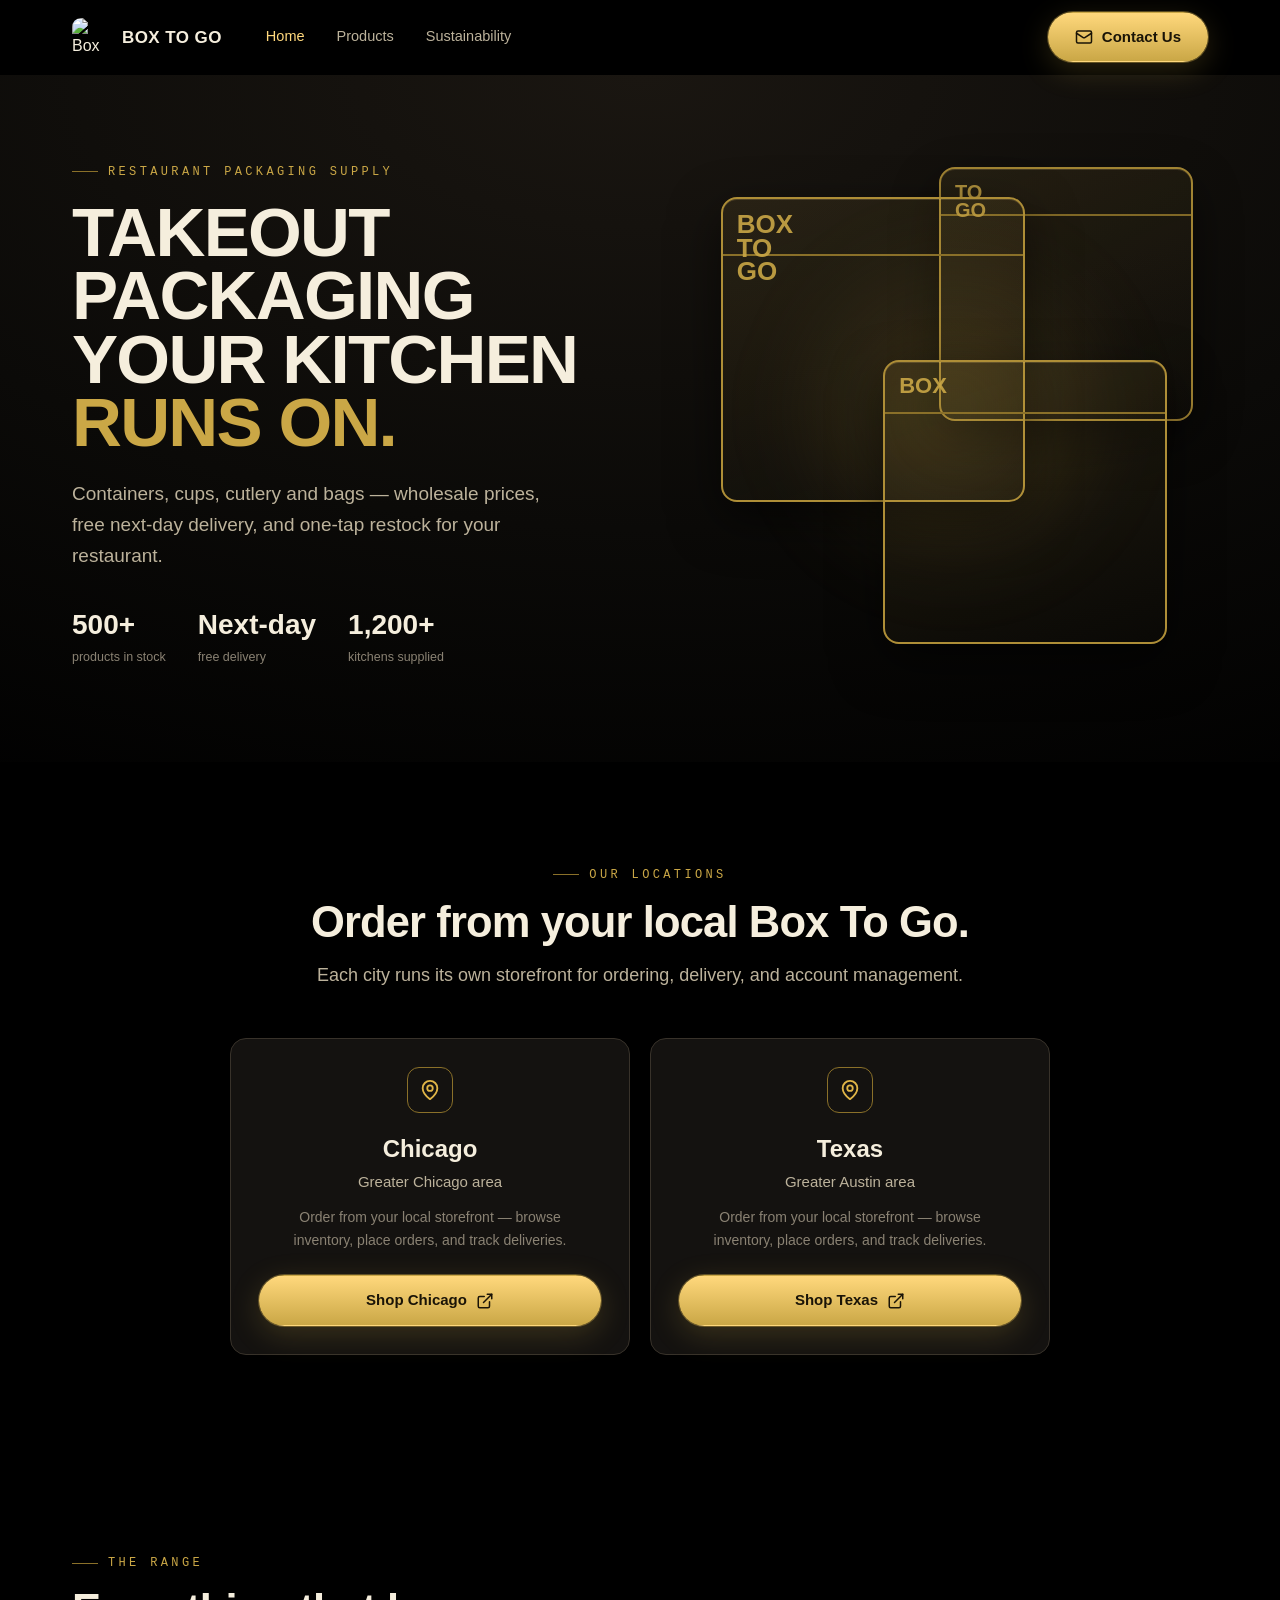
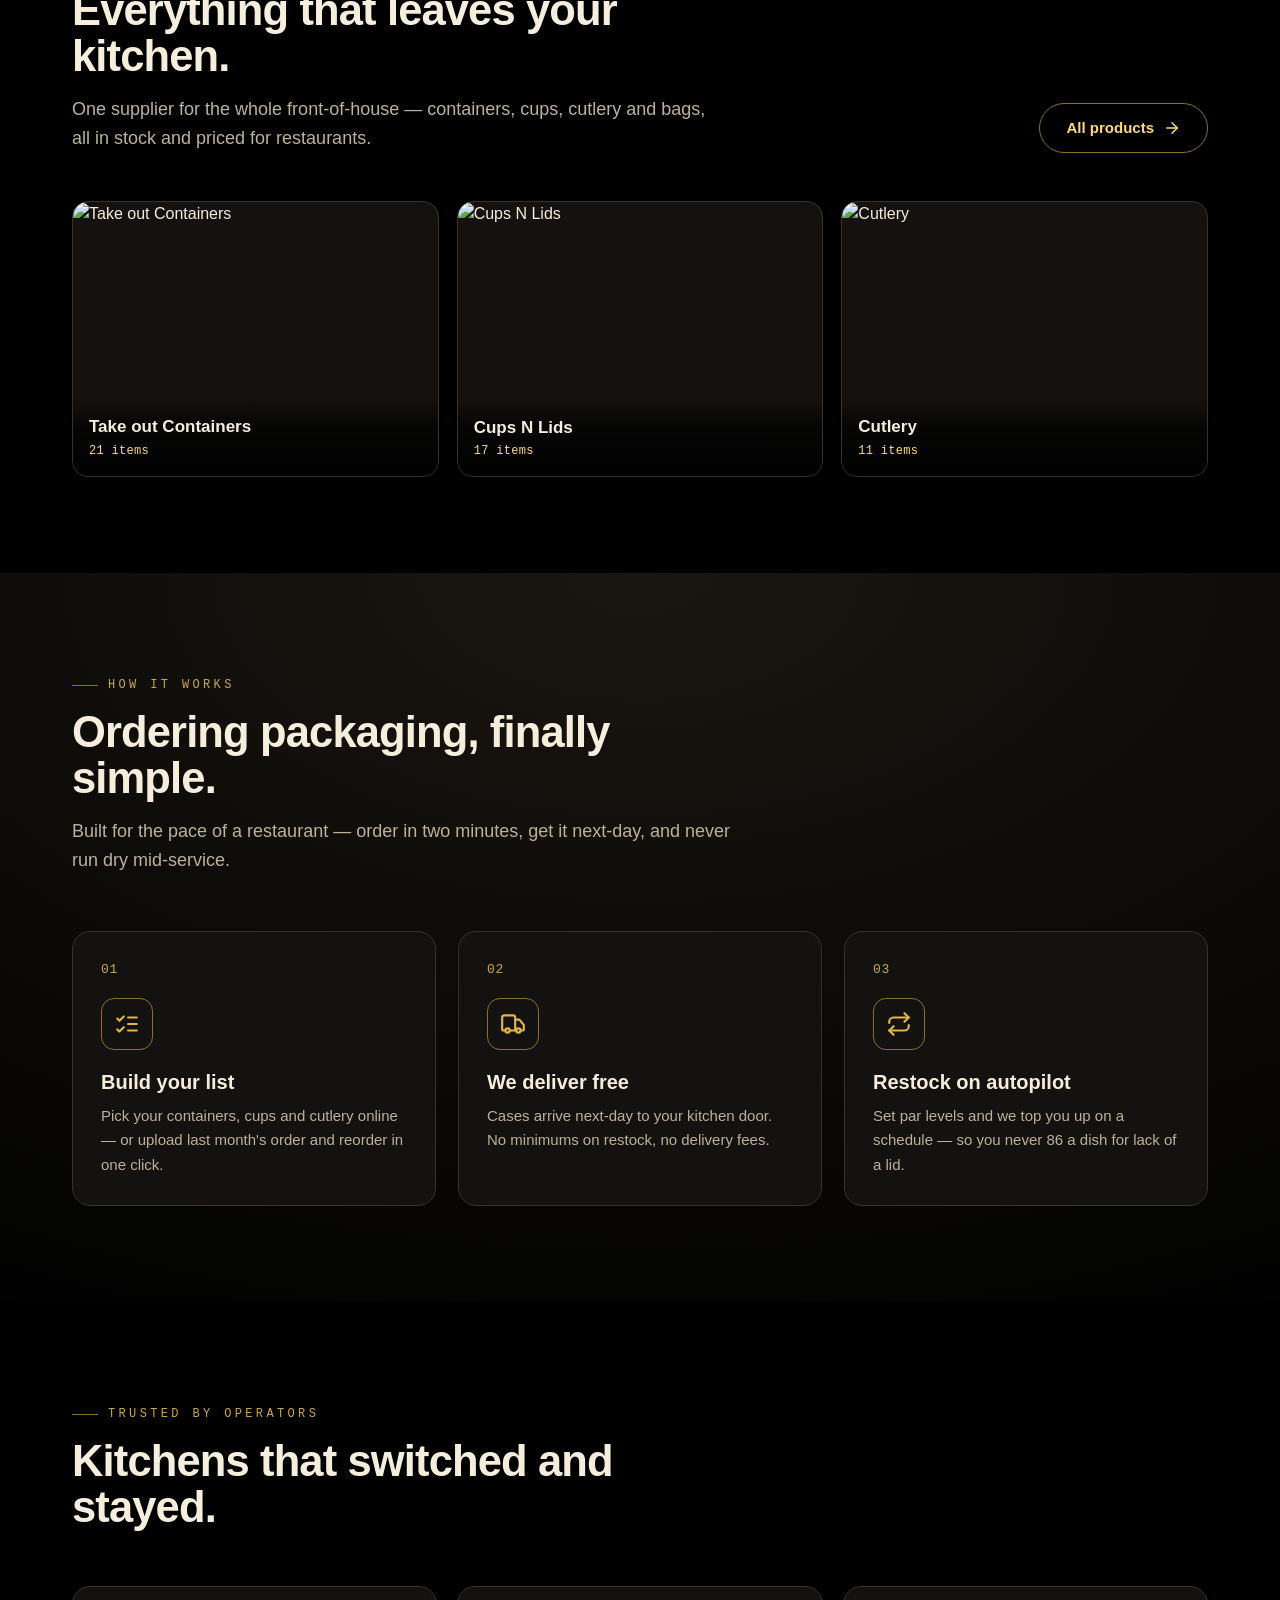
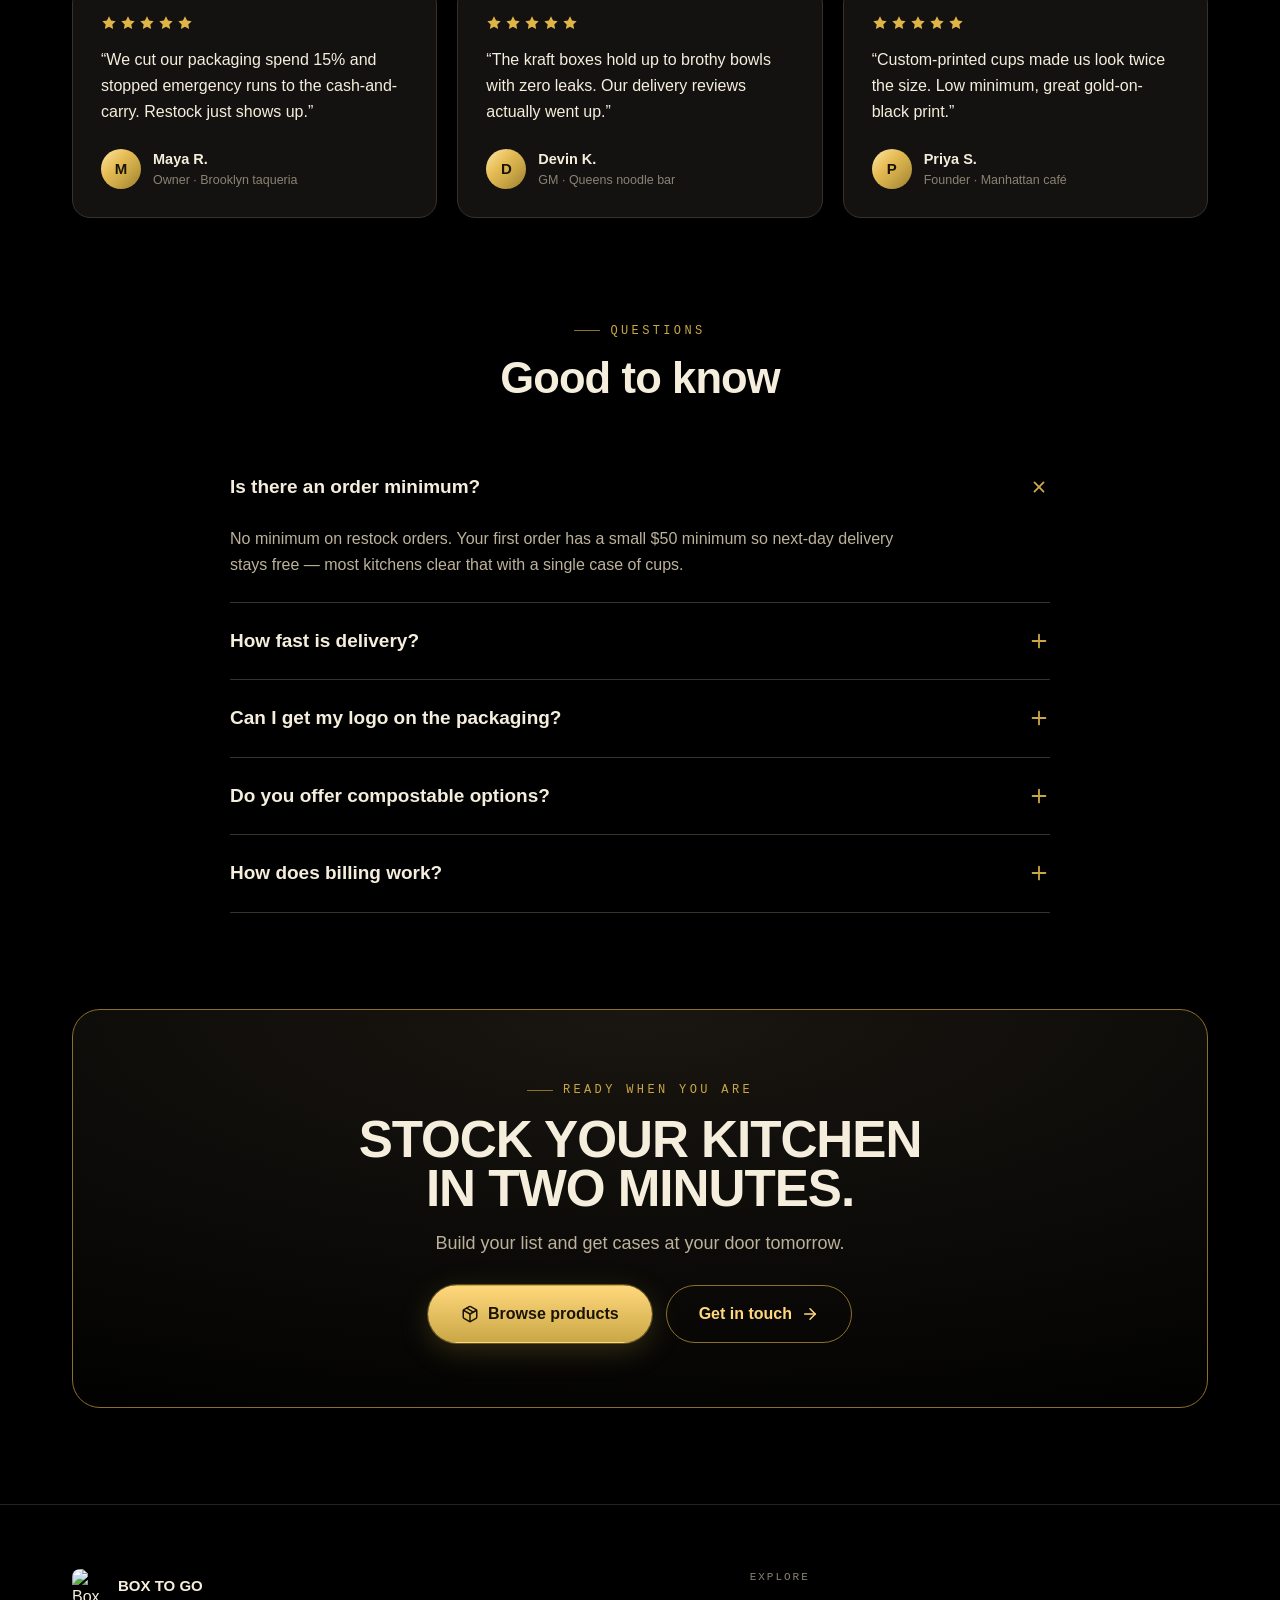
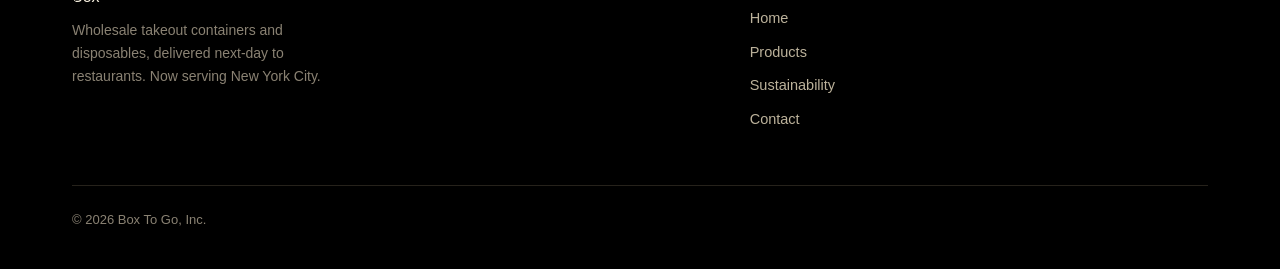
==== commit 0084855f: "Add kora font integration across multiple HTML files and update CSS variables for font families in s" ====
--- a/index.html
+++ b/index.html
@@ -1,327 +1,289 @@
 <!DOCTYPE html>
+
 <html lang="en">
-
 <head>
-  <meta charset="utf-8" />
-  <meta name="viewport" content="width=device-width, initial-scale=1" />
-  <title>Box To Go — Takeout Packaging for Restaurants</title>
-  <meta name="description"
-    content="Wholesale takeout containers, cups, cutlery and bags for restaurants. Free next-day delivery, one-tap restock, and 500+ SKUs in stock." />
-  <!-- Open Graph -->
-  <meta property="og:title" content="Box To Go — Takeout Packaging for Restaurants" />
-  <meta property="og:description"
-    content="Wholesale takeout containers, cups, cutlery and bags for restaurants. Free next-day delivery and one-tap restock." />
-  <meta property="og:type" content="website" />
-  <meta property="og:url" content="https://staging.kora-9db6041f-99d4-4cf8-a0c9-f2582c3dc13e.pages.dev/" />
-  <meta property="og:image" content="https://quseprdus1.blob.core.windows.net/kora-business-images/user-media/9db6041f-99d4-4cf8-a0c9-f2582c3dc13e/de8c94d8-887e-4625-825f-ec262dbc28df/1780683809_dwxv3d.png" />
-  <!-- Favicon -->
-  <link rel="icon" type="image/png" sizes="32x32" href="https://quseprdus1.blob.core.windows.net/kora-business-images/user-media/9db6041f-99d4-4cf8-a0c9-f2582c3dc13e/de8c94d8-887e-4625-825f-ec262dbc28df/1780683944_cu82sr.png" />
-  <link rel="shortcut icon" href="https://quseprdus1.blob.core.windows.net/kora-business-images/user-media/9db6041f-99d4-4cf8-a0c9-f2582c3dc13e/de8c94d8-887e-4625-825f-ec262dbc28df/1780683944_cu82sr.png" />
-  <link rel="apple-touch-icon" href="https://quseprdus1.blob.core.windows.net/kora-business-images/user-media/9db6041f-99d4-4cf8-a0c9-f2582c3dc13e/de8c94d8-887e-4625-825f-ec262dbc28df/1780683944_cu82sr.png" />
-  <!-- Canonical -->
-  <link rel="canonical" href="https://staging.kora-9db6041f-99d4-4cf8-a0c9-f2582c3dc13e.pages.dev/" />
-  <!-- JSON-LD Structured Data -->
-  <script type="application/ld+json">
-  {
-    "@context": "https://schema.org",
-    "@type": "Organization",
-    "name": "Box To Go",
-    "url": "https://staging.kora-9db6041f-99d4-4cf8-a0c9-f2582c3dc13e.pages.dev/",
-    "logo": "https://quseprdus1.blob.core.windows.net/kora-business-images/user-media/9db6041f-99d4-4cf8-a0c9-f2582c3dc13e/de8c94d8-887e-4625-825f-ec262dbc28df/1780683809_dwxv3d.png",
-    "description": "Wholesale takeout containers and disposables, delivered next-day to restaurants.",
-    "areaServed": "New York City",
-    "contactPoint": {
-      "@type": "ContactPoint",
-      "telephone": "+1-212-555-0100",
-      "contactType": "sales",
-      "email": "sales@kora.example"
-    }
+<meta charset="utf-8"/>
+<meta content="width=device-width, initial-scale=1" name="viewport"/>
+<title>Box To Go — Takeout Packaging for Restaurants</title>
+<meta content="Wholesale takeout containers, cups, cutlery and bags for restaurants. Free next-day delivery, one-tap restock, and 500+ SKUs in stock." name="description"/>
+<!-- Open Graph -->
+<meta content="Box To Go — Takeout Packaging for Restaurants" property="og:title"/>
+<meta content="Wholesale takeout containers, cups, cutlery and bags for restaurants. Free next-day delivery and one-tap restock." property="og:description"/>
+<meta content="website" property="og:type"/>
+<meta content="https://box-to-go-staging.askkoraai.com" property="og:url"/>
+<meta content="https://quseprdus1.blob.core.windows.net/kora-business-images/user-media/9db6041f-99d4-4cf8-a0c9-f2582c3dc13e/de8c94d8-887e-4625-825f-ec262dbc28df/1780683809_dwxv3d.png" property="og:image"/>
+<!-- Favicon -->
+<link href="https://quseprdus1.blob.core.windows.net/kora-business-images/user-media/9db6041f-99d4-4cf8-a0c9-f2582c3dc13e/de8c94d8-887e-4625-825f-ec262dbc28df/1780683944_cu82sr.png" rel="icon" sizes="32x32" type="image/png"/>
+<link href="https://quseprdus1.blob.core.windows.net/kora-business-images/user-media/9db6041f-99d4-4cf8-a0c9-f2582c3dc13e/de8c94d8-887e-4625-825f-ec262dbc28df/1780683944_cu82sr.png" rel="shortcut icon"/>
+<link href="https://quseprdus1.blob.core.windows.net/kora-business-images/user-media/9db6041f-99d4-4cf8-a0c9-f2582c3dc13e/de8c94d8-887e-4625-825f-ec262dbc28df/1780683944_cu82sr.png" rel="apple-touch-icon"/>
+<!-- Canonical -->
+<link href="https://box-to-go-staging.askkoraai.com" rel="canonical"/>
+<!-- JSON-LD Structured Data -->
+<script type="application/ld+json">{
+  "@context": "https://schema.org",
+  "@type": "Organization",
+  "name": "Box To Go",
+  "url": "https://box-to-go-staging.askkoraai.com",
+  "logo": "https://quseprdus1.blob.core.windows.net/kora-business-images/user-media/9db6041f-99d4-4cf8-a0c9-f2582c3dc13e/de8c94d8-887e-4625-825f-ec262dbc28df/1780683809_dwxv3d.png",
+  "description": "Wholesale takeout containers and disposables, delivered next-day to restaurants.",
+  "areaServed": "New York City",
+  "contactPoint": {
+    "@type": "ContactPoint",
+    "telephone": "+1-212-555-0100",
+    "contactType": "sales",
+    "email": "sales@kora.example"
   }
-  </script>
-  <link href="assets/styles.css" rel="stylesheet" />
-  <link href="style.css" rel="stylesheet" />
+}</script>
+<!-- kora:fonts --><!-- /kora:fonts -->
+<link href="assets/styles.css" rel="stylesheet"/>
+<link href="style.css" rel="stylesheet"/>
 </head>
-
 <body class="font-body bg-black text-cream antialiased">
-  <div id="site-header"></div>
-  <script src="js/components.js"></script>
-
-  <main>
-
-    <!-- HERO -->
-    <header class="ground relative overflow-hidden pt-16 sm:pt-20 pb-20 sm:pb-24">
-      <div class="mx-auto max-w-wrap px-6 sm:px-8">
-        <div class="grid lg:grid-cols-[1.06fr_.94fr] gap-12 lg:gap-14 items-center">
-          <div>
-            <span class="eyebrow">Restaurant packaging supply</span>
-            <h1
-              class="font-display font-black uppercase leading-[.92] tracking-[-.025em] mt-5 text-[clamp(3rem,5.4vw,5rem)]">
-              Takeout packaging<br />your kitchen<br /><span class="text-gold-500">runs on.</span>
-            </h1>
-            <p class="text-fg2 text-[19px] leading-relaxed mt-6 max-w-[480px]">
+<div id="site-header"></div>
+<script src="js/components.js"></script>
+<main>
+<!-- HERO -->
+<header class="ground relative overflow-hidden pt-16 sm:pt-20 pb-20 sm:pb-24">
+<div class="mx-auto max-w-wrap px-6 sm:px-8">
+<div class="grid lg:grid-cols-[1.06fr_.94fr] gap-12 lg:gap-14 items-center">
+<div>
+<span class="eyebrow">Restaurant packaging supply</span>
+<h1 class="font-display font-black uppercase leading-[.92] tracking-[-.025em] mt-5 text-[clamp(3rem,5.4vw,5rem)]">
+              Takeout packaging<br/>your kitchen<br/><span class="text-gold-500">runs on.</span>
+</h1>
+<p class="text-fg2 text-[19px] leading-relaxed mt-6 max-w-[480px]">
               Containers, cups, cutlery and bags — wholesale prices, free next-day delivery, and one-tap restock for
               your restaurant.
             </p>
-
-            <div class="flex gap-8 mt-8">
-              <div>
-                <div class="font-display font-extrabold text-[28px]">500+</div>
-                <div class="text-fg3 text-[12.5px] mt-0.5">products in stock</div>
-              </div>
-              <div>
-                <div class="font-display font-extrabold text-[28px]">Next-day</div>
-                <div class="text-fg3 text-[12.5px] mt-0.5">free delivery</div>
-              </div>
-              <div>
-                <div class="font-display font-extrabold text-[28px]">1,200+</div>
-                <div class="text-fg3 text-[12.5px] mt-0.5">kitchens supplied</div>
-              </div>
-            </div>
-          </div>
-
-          <div class="crates hidden md:block" aria-hidden="true">
-            <div class="crate-glow"></div>
-            <div class="crate c2"><span class="lid"></span><span class="mk" style="font-size:20px">To<br />Go</span>
-            </div>
-            <div class="crate c1"><span class="lid"></span><span class="mk"
-                style="font-size:26px">Box<br />To<br />Go</span></div>
-            <div class="crate c3"><span class="lid"></span><span class="mk" style="font-size:22px">Box</span></div>
-          </div>
-        </div>
-      </div>
-    </header>
-
-    <!-- LOCATIONS -->
-    <section class="py-24">
-      <div class="mx-auto max-w-wrap px-6 sm:px-8">
-        <div class="reveal max-w-[660px] mx-auto text-center">
-          <span class="eyebrow center">Our locations</span>
-          <h2 class="font-display font-extrabold text-[clamp(2rem,3.4vw,3rem)] leading-[1.04] tracking-[-.02em] mt-4">
+<div class="flex gap-8 mt-8">
+<div>
+<div class="font-display font-extrabold text-[28px]">500+</div>
+<div class="text-fg3 text-[12.5px] mt-0.5">products in stock</div>
+</div>
+<div>
+<div class="font-display font-extrabold text-[28px]">Next-day</div>
+<div class="text-fg3 text-[12.5px] mt-0.5">free delivery</div>
+</div>
+<div>
+<div class="font-display font-extrabold text-[28px]">1,200+</div>
+<div class="text-fg3 text-[12.5px] mt-0.5">kitchens supplied</div>
+</div>
+</div>
+</div>
+<div aria-hidden="true" class="crates hidden md:block">
+<div class="crate-glow"></div>
+<div class="crate c2"><span class="lid"></span><span class="mk" style="font-size:20px">To<br/>Go</span>
+</div>
+<div class="crate c1"><span class="lid"></span><span class="mk" style="font-size:26px">Box<br/>To<br/>Go</span></div>
+<div class="crate c3"><span class="lid"></span><span class="mk" style="font-size:22px">Box</span></div>
+</div>
+</div>
+</div>
+</header>
+<!-- LOCATIONS -->
+<section class="py-24">
+<div class="mx-auto max-w-wrap px-6 sm:px-8">
+<div class="reveal max-w-[660px] mx-auto text-center">
+<span class="eyebrow center">Our locations</span>
+<h2 class="font-display font-extrabold text-[clamp(2rem,3.4vw,3rem)] leading-[1.04] tracking-[-.02em] mt-4">
             Order from your local Box To Go.</h2>
-          <p class="text-fg2 text-lg leading-relaxed mt-4">Each city runs its own storefront for ordering, delivery, and
+<p class="text-fg2 text-lg leading-relaxed mt-4">Each city runs its own storefront for ordering, delivery, and
             account management.</p>
-        </div>
-        <div id="locationGrid" class="grid md:grid-cols-2 gap-5 mt-12 max-w-[820px] mx-auto"></div>
-      </div>
-    </section>
-
-    <!-- PRODUCTS PREVIEW -->
-    <section class="py-24">
-      <div class="mx-auto max-w-wrap px-6 sm:px-8">
-        <div class="reveal flex flex-wrap items-end justify-between gap-6 max-w-wrap">
-          <div class="max-w-[640px]">
-            <span class="eyebrow">The range</span>
-            <h2 class="font-display font-extrabold text-[clamp(2rem,3.4vw,3rem)] leading-[1.04] tracking-[-.02em] mt-4">
+</div>
+<div class="grid md:grid-cols-2 gap-5 mt-12 max-w-[820px] mx-auto" id="locationGrid"></div>
+</div>
+</section>
+<!-- PRODUCTS PREVIEW -->
+<section class="py-24">
+<div class="mx-auto max-w-wrap px-6 sm:px-8">
+<div class="reveal flex flex-wrap items-end justify-between gap-6 max-w-wrap">
+<div class="max-w-[640px]">
+<span class="eyebrow">The range</span>
+<h2 class="font-display font-extrabold text-[clamp(2rem,3.4vw,3rem)] leading-[1.04] tracking-[-.02em] mt-4">
               Everything that leaves your kitchen.</h2>
-            <p class="text-fg2 text-lg leading-relaxed mt-4">One supplier for the whole front-of-house — containers,
+<p class="text-fg2 text-lg leading-relaxed mt-4">One supplier for the whole front-of-house — containers,
               cups, cutlery and bags, all in stock and priced for restaurants.</p>
-          </div>
-          <a href="products.html" class="btn btn-secondary">All products <span data-icon="arrow-right" data-size="18" aria-hidden="true"></span></a>
-        </div>
-
-        <div id="homeProdGrid" class="grid sm:grid-cols-2 lg:grid-cols-3 gap-[18px] mt-12"></div>
-      </div>
-    </section>
-
-    <!-- HOW IT WORKS -->
-    <section class="py-24 ground">
-      <div class="mx-auto max-w-wrap px-6 sm:px-8">
-        <div class="reveal max-w-[660px]">
-          <span class="eyebrow">How it works</span>
-          <h2 class="font-display font-extrabold text-[clamp(2rem,3.4vw,3rem)] leading-[1.04] tracking-[-.02em] mt-4">
+</div>
+<a class="btn btn-secondary" href="products.html">All products <span aria-hidden="true" data-icon="arrow-right" data-size="18"></span></a>
+</div>
+<div class="grid sm:grid-cols-2 lg:grid-cols-3 gap-[18px] mt-12" id="homeProdGrid"></div>
+</div>
+</section>
+<!-- HOW IT WORKS -->
+<section class="py-24 ground">
+<div class="mx-auto max-w-wrap px-6 sm:px-8">
+<div class="reveal max-w-[660px]">
+<span class="eyebrow">How it works</span>
+<h2 class="font-display font-extrabold text-[clamp(2rem,3.4vw,3rem)] leading-[1.04] tracking-[-.02em] mt-4">
             Ordering packaging, finally simple.</h2>
-          <p class="text-fg2 text-lg leading-relaxed mt-4">Built for the pace of a restaurant — order in two minutes,
+<p class="text-fg2 text-lg leading-relaxed mt-4">Built for the pace of a restaurant — order in two minutes,
             get it next-day, and never run dry mid-service.</p>
-        </div>
-        <div class="grid md:grid-cols-3 gap-[22px] mt-14">
-          <div class="reveal bg-ink-1 border border-line rounded-[18px] p-7 card-h">
-            <div class="font-mono text-[13px] text-gold-500 tracking-wider">01</div>
-            <div
-              class="w-[52px] h-[52px] rounded-[13px] border-[1.5px] border-gold-700 text-gold-400 flex items-center justify-center my-[18px]">
-              <span data-icon="list-checks" data-size="26" aria-hidden="true"></span></div>
-            <h3 class="font-display font-bold text-xl">Build your list</h3>
-            <p class="text-fg2 text-[15px] leading-relaxed mt-2">Pick your containers, cups and cutlery online — or
+</div>
+<div class="grid md:grid-cols-3 gap-[22px] mt-14">
+<div class="reveal bg-ink-1 border border-line rounded-[18px] p-7 card-h">
+<div class="font-mono text-[13px] text-gold-500 tracking-wider">01</div>
+<div class="w-[52px] h-[52px] rounded-[13px] border-[1.5px] border-gold-700 text-gold-400 flex items-center justify-center my-[18px]">
+<span aria-hidden="true" data-icon="list-checks" data-size="26"></span></div>
+<h3 class="font-display font-bold text-xl">Build your list</h3>
+<p class="text-fg2 text-[15px] leading-relaxed mt-2">Pick your containers, cups and cutlery online — or
               upload last month's order and reorder in one click.</p>
-          </div>
-          <div class="reveal bg-ink-1 border border-line rounded-[18px] p-7 card-h" style="transition-delay:90ms">
-            <div class="font-mono text-[13px] text-gold-500 tracking-wider">02</div>
-            <div
-              class="w-[52px] h-[52px] rounded-[13px] border-[1.5px] border-gold-700 text-gold-400 flex items-center justify-center my-[18px]">
-              <span data-icon="truck" data-size="26" aria-hidden="true"></span></div>
-            <h3 class="font-display font-bold text-xl">We deliver free</h3>
-            <p class="text-fg2 text-[15px] leading-relaxed mt-2">Cases arrive next-day to your kitchen door. No minimums
+</div>
+<div class="reveal bg-ink-1 border border-line rounded-[18px] p-7 card-h" style="transition-delay:90ms">
+<div class="font-mono text-[13px] text-gold-500 tracking-wider">02</div>
+<div class="w-[52px] h-[52px] rounded-[13px] border-[1.5px] border-gold-700 text-gold-400 flex items-center justify-center my-[18px]">
+<span aria-hidden="true" data-icon="truck" data-size="26"></span></div>
+<h3 class="font-display font-bold text-xl">We deliver free</h3>
+<p class="text-fg2 text-[15px] leading-relaxed mt-2">Cases arrive next-day to your kitchen door. No minimums
               on restock, no delivery fees.</p>
-          </div>
-          <div class="reveal bg-ink-1 border border-line rounded-[18px] p-7 card-h" style="transition-delay:180ms">
-            <div class="font-mono text-[13px] text-gold-500 tracking-wider">03</div>
-            <div
-              class="w-[52px] h-[52px] rounded-[13px] border-[1.5px] border-gold-700 text-gold-400 flex items-center justify-center my-[18px]">
-              <span data-icon="repeat" data-size="26" aria-hidden="true"></span></div>
-            <h3 class="font-display font-bold text-xl">Restock on autopilot</h3>
-            <p class="text-fg2 text-[15px] leading-relaxed mt-2">Set par levels and we top you up on a schedule — so you
+</div>
+<div class="reveal bg-ink-1 border border-line rounded-[18px] p-7 card-h" style="transition-delay:180ms">
+<div class="font-mono text-[13px] text-gold-500 tracking-wider">03</div>
+<div class="w-[52px] h-[52px] rounded-[13px] border-[1.5px] border-gold-700 text-gold-400 flex items-center justify-center my-[18px]">
+<span aria-hidden="true" data-icon="repeat" data-size="26"></span></div>
+<h3 class="font-display font-bold text-xl">Restock on autopilot</h3>
+<p class="text-fg2 text-[15px] leading-relaxed mt-2">Set par levels and we top you up on a schedule — so you
               never 86 a dish for lack of a lid.</p>
-          </div>
-        </div>
-      </div>
-    </section>
-
-    <!-- TESTIMONIALS -->
-    <section class="py-24">
-      <div class="mx-auto max-w-wrap px-6 sm:px-8">
-        <div class="reveal max-w-[660px]">
-          <span class="eyebrow">Trusted by operators</span>
-          <h2 class="font-display font-extrabold text-[clamp(2rem,3.4vw,3rem)] leading-[1.04] tracking-[-.02em] mt-4">
+</div>
+</div>
+</div>
+</section>
+<!-- TESTIMONIALS -->
+<section class="py-24">
+<div class="mx-auto max-w-wrap px-6 sm:px-8">
+<div class="reveal max-w-[660px]">
+<span class="eyebrow">Trusted by operators</span>
+<h2 class="font-display font-extrabold text-[clamp(2rem,3.4vw,3rem)] leading-[1.04] tracking-[-.02em] mt-4">
             Kitchens that switched and stayed.</h2>
-        </div>
-        <div class="grid md:grid-cols-3 gap-5 mt-14">
-          <div class="reveal bg-ink-1 border border-line rounded-[18px] p-7 flex flex-col">
-            <div class="flex gap-[3px] text-gold-400 mb-4"><span data-icon="star" data-size="16" data-fill aria-hidden="true"></span><span data-icon="star" data-size="16" data-fill aria-hidden="true"></span><span data-icon="star" data-size="16" data-fill aria-hidden="true"></span><span data-icon="star" data-size="16" data-fill aria-hidden="true"></span><span data-icon="star" data-size="16" data-fill aria-hidden="true"></span></div>
-            <p class="text-[16px] leading-relaxed flex-1">&ldquo;We cut our packaging spend 15% and stopped emergency
-              runs to the cash-and-carry. Restock just shows up.&rdquo;</p>
-            <div class="flex items-center gap-3 mt-6">
-              <div
-                class="w-10 h-10 rounded-full font-display font-extrabold text-[15px] flex items-center justify-center text-[#1A1407]"
-                style="background:var(--grad-gold)">M</div>
-              <div>
-                <div class="font-semibold text-[14.5px]">Maya R.</div>
-                <div class="text-fg3 text-[12.5px]">Owner · Brooklyn taqueria</div>
-              </div>
-            </div>
-          </div>
-          <div class="reveal bg-ink-1 border border-line rounded-[18px] p-7 flex flex-col"
-            style="transition-delay:90ms">
-            <div class="flex gap-[3px] text-gold-400 mb-4"><span data-icon="star" data-size="16" data-fill aria-hidden="true"></span><span data-icon="star" data-size="16" data-fill aria-hidden="true"></span><span data-icon="star" data-size="16" data-fill aria-hidden="true"></span><span data-icon="star" data-size="16" data-fill aria-hidden="true"></span><span data-icon="star" data-size="16" data-fill aria-hidden="true"></span></div>
-            <p class="text-[16px] leading-relaxed flex-1">&ldquo;The kraft boxes hold up to brothy bowls with zero
-              leaks. Our delivery reviews actually went up.&rdquo;</p>
-            <div class="flex items-center gap-3 mt-6">
-              <div
-                class="w-10 h-10 rounded-full font-display font-extrabold text-[15px] flex items-center justify-center text-[#1A1407]"
-                style="background:var(--grad-gold)">D</div>
-              <div>
-                <div class="font-semibold text-[14.5px]">Devin K.</div>
-                <div class="text-fg3 text-[12.5px]">GM · Queens noodle bar</div>
-              </div>
-            </div>
-          </div>
-          <div class="reveal bg-ink-1 border border-line rounded-[18px] p-7 flex flex-col"
-            style="transition-delay:180ms">
-            <div class="flex gap-[3px] text-gold-400 mb-4"><span data-icon="star" data-size="16" data-fill aria-hidden="true"></span><span data-icon="star" data-size="16" data-fill aria-hidden="true"></span><span data-icon="star" data-size="16" data-fill aria-hidden="true"></span><span data-icon="star" data-size="16" data-fill aria-hidden="true"></span><span data-icon="star" data-size="16" data-fill aria-hidden="true"></span></div>
-            <p class="text-[16px] leading-relaxed flex-1">&ldquo;Custom-printed cups made us look twice the size. Low
-              minimum, great gold-on-black print.&rdquo;</p>
-            <div class="flex items-center gap-3 mt-6">
-              <div
-                class="w-10 h-10 rounded-full font-display font-extrabold text-[15px] flex items-center justify-center text-[#1A1407]"
-                style="background:var(--grad-gold)">P</div>
-              <div>
-                <div class="font-semibold text-[14.5px]">Priya S.</div>
-                <div class="text-fg3 text-[12.5px]">Founder · Manhattan café</div>
-              </div>
-            </div>
-          </div>
-        </div>
-      </div>
-    </section>
-
-    <!-- FAQ -->
-    <section class="pb-24">
-      <div class="mx-auto max-w-wrap px-6 sm:px-8">
-        <div class="text-center max-w-[660px] mx-auto">
-          <span class="eyebrow center">Questions</span>
-          <h2 class="font-display font-extrabold text-[clamp(2rem,3.4vw,3rem)] leading-[1.04] tracking-[-.02em] mt-4">
+</div>
+<div class="grid md:grid-cols-3 gap-5 mt-14">
+<div class="reveal bg-ink-1 border border-line rounded-[18px] p-7 flex flex-col">
+<div class="flex gap-[3px] text-gold-400 mb-4"><span aria-hidden="true" data-fill="" data-icon="star" data-size="16"></span><span aria-hidden="true" data-fill="" data-icon="star" data-size="16"></span><span aria-hidden="true" data-fill="" data-icon="star" data-size="16"></span><span aria-hidden="true" data-fill="" data-icon="star" data-size="16"></span><span aria-hidden="true" data-fill="" data-icon="star" data-size="16"></span></div>
+<p class="text-[16px] leading-relaxed flex-1">“We cut our packaging spend 15% and stopped emergency
+              runs to the cash-and-carry. Restock just shows up.”</p>
+<div class="flex items-center gap-3 mt-6">
+<div class="w-10 h-10 rounded-full font-display font-extrabold text-[15px] flex items-center justify-center text-[#1A1407]" style="background:var(--grad-gold)">M</div>
+<div>
+<div class="font-semibold text-[14.5px]">Maya R.</div>
+<div class="text-fg3 text-[12.5px]">Owner · Brooklyn taqueria</div>
+</div>
+</div>
+</div>
+<div class="reveal bg-ink-1 border border-line rounded-[18px] p-7 flex flex-col" style="transition-delay:90ms">
+<div class="flex gap-[3px] text-gold-400 mb-4"><span aria-hidden="true" data-fill="" data-icon="star" data-size="16"></span><span aria-hidden="true" data-fill="" data-icon="star" data-size="16"></span><span aria-hidden="true" data-fill="" data-icon="star" data-size="16"></span><span aria-hidden="true" data-fill="" data-icon="star" data-size="16"></span><span aria-hidden="true" data-fill="" data-icon="star" data-size="16"></span></div>
+<p class="text-[16px] leading-relaxed flex-1">“The kraft boxes hold up to brothy bowls with zero
+              leaks. Our delivery reviews actually went up.”</p>
+<div class="flex items-center gap-3 mt-6">
+<div class="w-10 h-10 rounded-full font-display font-extrabold text-[15px] flex items-center justify-center text-[#1A1407]" style="background:var(--grad-gold)">D</div>
+<div>
+<div class="font-semibold text-[14.5px]">Devin K.</div>
+<div class="text-fg3 text-[12.5px]">GM · Queens noodle bar</div>
+</div>
+</div>
+</div>
+<div class="reveal bg-ink-1 border border-line rounded-[18px] p-7 flex flex-col" style="transition-delay:180ms">
+<div class="flex gap-[3px] text-gold-400 mb-4"><span aria-hidden="true" data-fill="" data-icon="star" data-size="16"></span><span aria-hidden="true" data-fill="" data-icon="star" data-size="16"></span><span aria-hidden="true" data-fill="" data-icon="star" data-size="16"></span><span aria-hidden="true" data-fill="" data-icon="star" data-size="16"></span><span aria-hidden="true" data-fill="" data-icon="star" data-size="16"></span></div>
+<p class="text-[16px] leading-relaxed flex-1">“Custom-printed cups made us look twice the size. Low
+              minimum, great gold-on-black print.”</p>
+<div class="flex items-center gap-3 mt-6">
+<div class="w-10 h-10 rounded-full font-display font-extrabold text-[15px] flex items-center justify-center text-[#1A1407]" style="background:var(--grad-gold)">P</div>
+<div>
+<div class="font-semibold text-[14.5px]">Priya S.</div>
+<div class="text-fg3 text-[12.5px]">Founder · Manhattan café</div>
+</div>
+</div>
+</div>
+</div>
+</div>
+</section>
+<!-- FAQ -->
+<section class="pb-24">
+<div class="mx-auto max-w-wrap px-6 sm:px-8">
+<div class="text-center max-w-[660px] mx-auto">
+<span class="eyebrow center">Questions</span>
+<h2 class="font-display font-extrabold text-[clamp(2rem,3.4vw,3rem)] leading-[1.04] tracking-[-.02em] mt-4">
             Good to know</h2>
-        </div>
-        <div data-faq class="max-w-[820px] mx-auto mt-12">
-          <div class="faq-item open border-b border-line">
-            <button
-              class="faq-q w-full text-left flex items-center justify-between gap-5 py-6 font-display font-bold text-[19px]">Is
-              there an order minimum?<span data-icon="plus" data-size="22" class="text-gold-500 shrink-0" aria-hidden="true"></span></button>
-            <div class="faq-a">
-              <p class="pb-6 text-fg2 text-[16px] leading-relaxed max-w-[680px]">No minimum on restock orders. Your
+</div>
+<div class="max-w-[820px] mx-auto mt-12" data-faq="">
+<div class="faq-item open border-b border-line">
+<button class="faq-q w-full text-left flex items-center justify-between gap-5 py-6 font-display font-bold text-[19px]">Is
+              there an order minimum?<span aria-hidden="true" class="text-gold-500 shrink-0" data-icon="plus" data-size="22"></span></button>
+<div class="faq-a">
+<p class="pb-6 text-fg2 text-[16px] leading-relaxed max-w-[680px]">No minimum on restock orders. Your
                 first order has a small $50 minimum so next-day delivery stays free — most kitchens clear that with a
                 single case of cups.</p>
-            </div>
-          </div>
-          <div class="faq-item border-b border-line">
-            <button
-              class="faq-q w-full text-left flex items-center justify-between gap-5 py-6 font-display font-bold text-[19px]">How
-              fast is delivery?<span data-icon="plus" data-size="22" class="text-gold-500 shrink-0" aria-hidden="true"></span></button>
-            <div class="faq-a">
-              <p class="pb-6 text-fg2 text-[16px] leading-relaxed max-w-[680px]">Order by 4pm and it arrives the next
+</div>
+</div>
+<div class="faq-item border-b border-line">
+<button class="faq-q w-full text-left flex items-center justify-between gap-5 py-6 font-display font-bold text-[19px]">How
+              fast is delivery?<span aria-hidden="true" class="text-gold-500 shrink-0" data-icon="plus" data-size="22"></span></button>
+<div class="faq-a">
+<p class="pb-6 text-fg2 text-[16px] leading-relaxed max-w-[680px]">Order by 4pm and it arrives the next
                 business day, free, anywhere in our NYC zones. Scheduled restock runs on the day and cadence you set.
               </p>
-            </div>
-          </div>
-          <div class="faq-item border-b border-line">
-            <button
-              class="faq-q w-full text-left flex items-center justify-between gap-5 py-6 font-display font-bold text-[19px]">Can
-              I get my logo on the packaging?<span data-icon="plus" data-size="22" class="text-gold-500 shrink-0" aria-hidden="true"></span></button>
-            <div class="faq-a">
-              <p class="pb-6 text-fg2 text-[16px] leading-relaxed max-w-[680px]">Yes. We custom-print cups, bags and
+</div>
+</div>
+<div class="faq-item border-b border-line">
+<button class="faq-q w-full text-left flex items-center justify-between gap-5 py-6 font-display font-bold text-[19px]">Can
+              I get my logo on the packaging?<span aria-hidden="true" class="text-gold-500 shrink-0" data-icon="plus" data-size="22"></span></button>
+<div class="faq-a">
+<p class="pb-6 text-fg2 text-[16px] leading-relaxed max-w-[680px]">Yes. We custom-print cups, bags and
                 boxes with low minimums and quick turnarounds — gold-on-black or your own colors. Talk to your rep to
                 set it up.</p>
-            </div>
-          </div>
-          <div class="faq-item border-b border-line">
-            <button
-              class="faq-q w-full text-left flex items-center justify-between gap-5 py-6 font-display font-bold text-[19px]">Do
-              you offer compostable options?<span data-icon="plus" data-size="22" class="text-gold-500 shrink-0" aria-hidden="true"></span></button>
-            <div class="faq-a">
-              <p class="pb-6 text-fg2 text-[16px] leading-relaxed max-w-[680px]">Our core takeout line is available in
+</div>
+</div>
+<div class="faq-item border-b border-line">
+<button class="faq-q w-full text-left flex items-center justify-between gap-5 py-6 font-display font-bold text-[19px]">Do
+              you offer compostable options?<span aria-hidden="true" class="text-gold-500 shrink-0" data-icon="plus" data-size="22"></span></button>
+<div class="faq-a">
+<p class="pb-6 text-fg2 text-[16px] leading-relaxed max-w-[680px]">Our core takeout line is available in
                 compostable, PFAS-free fiber and recyclable paper. Filter by material when you browse, and we'll flag
                 what's accepted in your city.</p>
-            </div>
-          </div>
-          <div class="faq-item border-b border-line">
-            <button
-              class="faq-q w-full text-left flex items-center justify-between gap-5 py-6 font-display font-bold text-[19px]">How
-              does billing work?<span data-icon="plus" data-size="22" class="text-gold-500 shrink-0" aria-hidden="true"></span></button>
-            <div class="faq-a">
-              <p class="pb-6 text-fg2 text-[16px] leading-relaxed max-w-[680px]">Café is pay-as-you-go at wholesale list
+</div>
+</div>
+<div class="faq-item border-b border-line">
+<button class="faq-q w-full text-left flex items-center justify-between gap-5 py-6 font-display font-bold text-[19px]">How
+              does billing work?<span aria-hidden="true" class="text-gold-500 shrink-0" data-icon="plus" data-size="22"></span></button>
+<div class="faq-a">
+<p class="pb-6 text-fg2 text-[16px] leading-relaxed max-w-[680px]">Café is pay-as-you-go at wholesale list
                 prices. Kitchen and Group are billed monthly with case discounts, and Net-30 terms are available on
                 approval.</p>
-            </div>
-          </div>
-        </div>
-      </div>
-    </section>
-
-    <!-- CTA -->
-    <section class="pb-24">
-      <div class="mx-auto max-w-wrap px-6 sm:px-8">
-        <div
-          class="reveal ground relative overflow-hidden border-[1.5px] border-gold-700 rounded-xl2 p-10 sm:p-16 text-center">
-          <span class="eyebrow center">Ready when you are</span>
-          <h2
-            class="font-display font-black uppercase text-[clamp(2.2rem,4vw,3.6rem)] leading-[.96] tracking-[-.02em] mt-4">
-            Stock your kitchen<br />in two minutes.</h2>
-          <p class="text-fg2 text-lg mt-4 mb-7 max-w-[480px] mx-auto">Build your list and get cases at your door
+</div>
+</div>
+</div>
+</div>
+</section>
+<!-- CTA -->
+<section class="pb-24">
+<div class="mx-auto max-w-wrap px-6 sm:px-8">
+<div class="reveal ground relative overflow-hidden border-[1.5px] border-gold-700 rounded-xl2 p-10 sm:p-16 text-center">
+<span class="eyebrow center">Ready when you are</span>
+<h2 class="font-display font-black uppercase text-[clamp(2.2rem,4vw,3.6rem)] leading-[.96] tracking-[-.02em] mt-4">
+            Stock your kitchen<br/>in two minutes.</h2>
+<p class="text-fg2 text-lg mt-4 mb-7 max-w-[480px] mx-auto">Build your list and get cases at your door
             tomorrow.</p>
-          <div class="flex gap-3.5 justify-center flex-wrap">
-            <a href="products.html" class="btn btn-primary btn-lg"><span data-icon="package" data-size="18" aria-hidden="true"></span>Browse products</a>
-            <a href="contact.html" class="btn btn-secondary btn-lg">Get in touch <span data-icon="arrow-right" data-size="18" aria-hidden="true"></span></a>
-          </div>
-        </div>
-      </div>
-    </section>
-
-  </main>
-
-  <div id="site-footer"></div>
-  <script src="js/products-data.js"></script>
-  <script>window.BTG.bootPage();</script>
-  <script>
+<div class="flex gap-3.5 justify-center flex-wrap">
+<a class="btn btn-primary btn-lg" href="products.html"><span aria-hidden="true" data-icon="package" data-size="18"></span>Browse products</a>
+<a class="btn btn-secondary btn-lg" href="contact.html">Get in touch <span aria-hidden="true" data-icon="arrow-right" data-size="18"></span></a>
+</div>
+</div>
+</div>
+</section>
+</main>
+<div id="site-footer"></div>
+<script src="js/products-data.js"></script>
+<script>window.BTG.bootPage();</script>
+<script>
     (function () {
       if (!window.BTG_PRODUCTS) return;
       window.BTG_PRODUCTS.renderLocationGrid(document.getElementById('locationGrid'));
       window.BTG_PRODUCTS.renderProductGrid(document.getElementById('homeProdGrid'), { featuredOnly: true });
     })();
   </script>
-  <script>
+<script>
     window.addEventListener('load', function () {
       var first = document.querySelector('[data-faq] .faq-item.open .faq-a');
       if (first) first.style.maxHeight = first.scrollHeight + 'px';
     });
   </script>
 </body>
-
 </html>
--- a/assets/styles.css
+++ b/assets/styles.css
@@ -1,1401 +1,2 @@
-/*! tailwindcss v4.3.0 | MIT License | https://tailwindcss.com */
-@layer properties {
-    @supports (((-webkit-hyphens:none)) and (not (margin-trim:inline))) or ((-moz-orient:inline) and (not (color:rgb(from red r g b)))) {
-
-        *,
-        :before,
-        :after,
-        ::backdrop {
-            --tw-border-style: solid;
-            --tw-leading: initial;
-            --tw-font-weight: initial;
-            --tw-tracking: initial;
-            --tw-shadow: 0 0 #0000;
-            --tw-shadow-color: initial;
-            --tw-shadow-alpha: 100%;
-            --tw-inset-shadow: 0 0 #0000;
-            --tw-inset-shadow-color: initial;
-            --tw-inset-shadow-alpha: 100%;
-            --tw-ring-color: initial;
-            --tw-ring-shadow: 0 0 #0000;
-            --tw-inset-ring-color: initial;
-            --tw-inset-ring-shadow: 0 0 #0000;
-            --tw-ring-inset: initial;
-            --tw-ring-offset-width: 0px;
-            --tw-ring-offset-color: #fff;
-            --tw-ring-offset-shadow: 0 0 #0000;
-            --tw-backdrop-blur: initial;
-            --tw-backdrop-brightness: initial;
-            --tw-backdrop-contrast: initial;
-            --tw-backdrop-grayscale: initial;
-            --tw-backdrop-hue-rotate: initial;
-            --tw-backdrop-invert: initial;
-            --tw-backdrop-opacity: initial;
-            --tw-backdrop-saturate: initial;
-            --tw-backdrop-sepia: initial
-        }
-    }
-}
-
-@layer theme {
-
-    :root,
-    :host {
-        --font-sans: ui-sans-serif, system-ui, sans-serif, "Apple Color Emoji", "Segoe UI Emoji", "Segoe UI Symbol", "Noto Color Emoji";
-        --font-mono: "JetBrains Mono", ui-monospace, Menlo, monospace;
-        --color-black: #000;
-        --spacing: .25rem;
-        --text-sm: .875rem;
-        --text-sm--line-height: calc(1.25 / .875);
-        --text-lg: 1.125rem;
-        --text-lg--line-height: calc(1.75 / 1.125);
-        --text-xl: 1.25rem;
-        --text-xl--line-height: calc(1.75 / 1.25);
-        --text-2xl: 1.5rem;
-        --text-2xl--line-height: calc(2 / 1.5);
-        --font-weight-semibold: 600;
-        --font-weight-bold: 700;
-        --font-weight-extrabold: 800;
-        --font-weight-black: 900;
-        --tracking-normal: 0em;
-        --tracking-wide: .025em;
-        --tracking-wider: .05em;
-        --leading-tight: 1.25;
-        --leading-relaxed: 1.625;
-        --radius-lg: .5rem;
-        --radius-xl: .75rem;
-        --radius-2xl: 1rem;
-        --default-transition-duration: .15s;
-        --default-transition-timing-function: cubic-bezier(.4, 0, .2, 1);
-        --default-font-family: var(--font-sans);
-        --default-mono-font-family: var(--font-mono);
-        --color-gold-300: #ffd87c;
-        --color-gold-400: #e0b547;
-        --color-gold-500: #caa746;
-        --color-gold-600: #ae8e37;
-        --color-gold-700: #8a7029;
-        --color-ink-1: #141210;
-        --color-line: #38322a;
-        --color-line-soft: #26221b;
-        --color-cream: #f5eedd;
-        --color-fg2: #bcb29b;
-        --color-fg3: #8a8273;
-        --color-success: #6bae6e;
-        --font-display: Archivo, "Helvetica Neue", Arial, sans-serif;
-        --font-body: "Hanken Grotesk", "Helvetica Neue", Arial, sans-serif;
-        --max-width-wrap: 1200px;
-        --radius-xl2: 28px
-    }
-}
-
-@layer base {
-
-    *,
-    :after,
-    :before,
-    ::backdrop {
-        box-sizing: border-box;
-        border: 0 solid;
-        margin: 0;
-        padding: 0
-    }
-
-    ::file-selector-button {
-        box-sizing: border-box;
-        border: 0 solid;
-        margin: 0;
-        padding: 0
-    }
-
-    html,
-    :host {
-        -webkit-text-size-adjust: 100%;
-        tab-size: 4;
-        line-height: 1.5;
-        font-family: var(--default-font-family, ui-sans-serif, system-ui, sans-serif, "Apple Color Emoji", "Segoe UI Emoji", "Segoe UI Symbol", "Noto Color Emoji");
-        font-feature-settings: var(--default-font-feature-settings, normal);
-        font-variation-settings: var(--default-font-variation-settings, normal);
-        -webkit-tap-highlight-color: transparent
-    }
-
-    hr {
-        height: 0;
-        color: inherit;
-        border-top-width: 1px
-    }
-
-    abbr:where([title]) {
-        -webkit-text-decoration: underline dotted;
-        text-decoration: underline dotted
-    }
-
-    h1,
-    h2,
-    h3,
-    h4,
-    h5,
-    h6 {
-        font-size: inherit;
-        font-weight: inherit
-    }
-
-    a {
-        color: inherit;
-        -webkit-text-decoration: inherit;
-        -webkit-text-decoration: inherit;
-        -webkit-text-decoration: inherit;
-        text-decoration: inherit
-    }
-
-    b,
-    strong {
-        font-weight: bolder
-    }
-
-    code,
-    kbd,
-    samp,
-    pre {
-        font-family: var(--default-mono-font-family, ui-monospace, SFMono-Regular, Menlo, Monaco, Consolas, "Liberation Mono", "Courier New", monospace);
-        font-feature-settings: var(--default-mono-font-feature-settings, normal);
-        font-variation-settings: var(--default-mono-font-variation-settings, normal);
-        font-size: 1em
-    }
-
-    small {
-        font-size: 80%
-    }
-
-    sub,
-    sup {
-        vertical-align: baseline;
-        font-size: 75%;
-        line-height: 0;
-        position: relative
-    }
-
-    sub {
-        bottom: -.25em
-    }
-
-    sup {
-        top: -.5em
-    }
-
-    table {
-        text-indent: 0;
-        border-color: inherit;
-        border-collapse: collapse
-    }
-
-    :-moz-focusring {
-        outline: auto
-    }
-
-    progress {
-        vertical-align: baseline
-    }
-
-    summary {
-        display: list-item
-    }
-
-    ol,
-    ul,
-    menu {
-        list-style: none
-    }
-
-    img,
-    svg,
-    video,
-    canvas,
-    audio,
-    iframe,
-    embed,
-    object {
-        vertical-align: middle;
-        display: block
-    }
-
-    img,
-    video {
-        max-width: 100%;
-        height: auto
-    }
-
-    button,
-    input,
-    select,
-    optgroup,
-    textarea {
-        font: inherit;
-        font-feature-settings: inherit;
-        font-variation-settings: inherit;
-        letter-spacing: inherit;
-        color: inherit;
-        opacity: 1;
-        background-color: #0000;
-        border-radius: 0
-    }
-
-    ::file-selector-button {
-        font: inherit;
-        font-feature-settings: inherit;
-        font-variation-settings: inherit;
-        letter-spacing: inherit;
-        color: inherit;
-        opacity: 1;
-        background-color: #0000;
-        border-radius: 0
-    }
-
-    :where(select:is([multiple], [size])) optgroup {
-        font-weight: bolder
-    }
-
-    :where(select:is([multiple], [size])) optgroup option {
-        padding-inline-start: 20px
-    }
-
-    ::file-selector-button {
-        margin-inline-end: 4px
-    }
-
-    ::placeholder {
-        opacity: 1
-    }
-
-    @supports (not ((-webkit-appearance:-apple-pay-button))) or (contain-intrinsic-size:1px) {
-        ::placeholder {
-            color: currentColor
-        }
-
-        @supports (color:color-mix(in lab, red, red)) {
-            ::placeholder {
-                color: color-mix(in oklab, currentcolor 50%, transparent)
-            }
-        }
-    }
-
-    textarea {
-        resize: vertical
-    }
-
-    ::-webkit-search-decoration {
-        -webkit-appearance: none
-    }
-
-    ::-webkit-date-and-time-value {
-        min-height: 1lh;
-        text-align: inherit
-    }
-
-    ::-webkit-datetime-edit {
-        display: inline-flex
-    }
-
-    ::-webkit-datetime-edit-fields-wrapper {
-        padding: 0
-    }
-
-    ::-webkit-datetime-edit {
-        padding-block: 0
-    }
-
-    ::-webkit-datetime-edit-year-field {
-        padding-block: 0
-    }
-
-    ::-webkit-datetime-edit-month-field {
-        padding-block: 0
-    }
-
-    ::-webkit-datetime-edit-day-field {
-        padding-block: 0
-    }
-
-    ::-webkit-datetime-edit-hour-field {
-        padding-block: 0
-    }
-
-    ::-webkit-datetime-edit-minute-field {
-        padding-block: 0
-    }
-
-    ::-webkit-datetime-edit-second-field {
-        padding-block: 0
-    }
-
-    ::-webkit-datetime-edit-millisecond-field {
-        padding-block: 0
-    }
-
-    ::-webkit-datetime-edit-meridiem-field {
-        padding-block: 0
-    }
-
-    ::-webkit-calendar-picker-indicator {
-        line-height: 1
-    }
-
-    :-moz-ui-invalid {
-        box-shadow: none
-    }
-
-    button,
-    input:where([type=button], [type=reset], [type=submit]) {
-        appearance: button
-    }
-
-    ::file-selector-button {
-        appearance: button
-    }
-
-    ::-webkit-inner-spin-button {
-        height: auto
-    }
-
-    ::-webkit-outer-spin-button {
-        height: auto
-    }
-
-    [hidden]:where(:not([hidden=until-found])) {
-        display: none !important
-    }
-}
-
-@layer components;
-
-@layer utilities {
-    .relative {
-        position: relative
-    }
-
-    .col-span-2 {
-        grid-column: span 2/span 2
-    }
-
-    .container {
-        width: 100%
-    }
-
-    @media (min-width:40rem) {
-        .container {
-            max-width: 40rem
-        }
-    }
-
-    @media (min-width:48rem) {
-        .container {
-            max-width: 48rem
-        }
-    }
-
-    @media (min-width:64rem) {
-        .container {
-            max-width: 64rem
-        }
-    }
-
-    @media (min-width:80rem) {
-        .container {
-            max-width: 80rem
-        }
-    }
-
-    @media (min-width:96rem) {
-        .container {
-            max-width: 96rem
-        }
-    }
-
-    .mx-auto {
-        margin-inline: auto
-    }
-
-    .my-\[18px\] {
-        margin-block: 18px
-    }
-
-    .mt-0\.5 {
-        margin-top: calc(var(--spacing) * .5)
-    }
-
-    .mt-1 {
-        margin-top: calc(var(--spacing) * 1)
-    }
-
-    .mt-1\.5 {
-        margin-top: calc(var(--spacing) * 1.5)
-    }
-
-    .mt-2 {
-        margin-top: calc(var(--spacing) * 2)
-    }
-
-    .mt-3 {
-        margin-top: calc(var(--spacing) * 3)
-    }
-
-    .mt-4 {
-        margin-top: calc(var(--spacing) * 4)
-    }
-
-    .mt-5 {
-        margin-top: calc(var(--spacing) * 5)
-    }
-
-    .mt-6 {
-        margin-top: calc(var(--spacing) * 6)
-    }
-
-    .mt-8 {
-        margin-top: calc(var(--spacing) * 8)
-    }
-
-    .mt-9 {
-        margin-top: calc(var(--spacing) * 9)
-    }
-
-    .mt-12 {
-        margin-top: calc(var(--spacing) * 12)
-    }
-
-    .mt-14 {
-        margin-top: calc(var(--spacing) * 14)
-    }
-
-    .-mr-2 {
-        margin-right: calc(var(--spacing) * -2)
-    }
-
-    .mb-1\.5 {
-        margin-bottom: calc(var(--spacing) * 1.5)
-    }
-
-    .mb-4 {
-        margin-bottom: calc(var(--spacing) * 4)
-    }
-
-    .mb-7 {
-        margin-bottom: calc(var(--spacing) * 7)
-    }
-
-    .ml-2 {
-        margin-left: calc(var(--spacing) * 2)
-    }
-
-    .ml-auto {
-        margin-left: auto
-    }
-
-    .block {
-        display: block
-    }
-
-    .flex {
-        display: flex
-    }
-
-    .grid {
-        display: grid
-    }
-
-    .hidden {
-        display: none
-    }
-
-    .h-9 {
-        height: calc(var(--spacing) * 9)
-    }
-
-    .h-10 {
-        height: calc(var(--spacing) * 10)
-    }
-
-    .h-\[34px\] {
-        height: 34px
-    }
-
-    .h-\[38px\] {
-        height: 38px
-    }
-
-    .h-\[46px\] {
-        height: 46px
-    }
-
-    .h-\[52px\] {
-        height: 52px
-    }
-
-    .h-\[74px\] {
-        height: 74px
-    }
-
-    .w-9 {
-        width: calc(var(--spacing) * 9)
-    }
-
-    .w-10 {
-        width: calc(var(--spacing) * 10)
-    }
-
-    .w-\[34px\] {
-        width: 34px
-    }
-
-    .w-\[38px\] {
-        width: 38px
-    }
-
-    .w-\[46px\] {
-        width: 46px
-    }
-
-    .w-\[52px\] {
-        width: 52px
-    }
-
-    .w-full {
-        width: 100%
-    }
-
-    .max-w-\[260px\] {
-        max-width: 260px
-    }
-
-    .max-w-\[300px\] {
-        max-width: 300px
-    }
-
-    .max-w-\[380px\] {
-        max-width: 380px
-    }
-
-    .max-w-\[460px\] {
-        max-width: 460px
-    }
-
-    .max-w-\[480px\] {
-        max-width: 480px
-    }
-
-    .max-w-\[560px\] {
-        max-width: 560px
-    }
-
-    .max-w-\[640px\] {
-        max-width: 640px
-    }
-
-    .max-w-\[660px\] {
-        max-width: 660px
-    }
-
-    .max-w-\[680px\] {
-        max-width: 680px
-    }
-
-    .max-w-\[820px\] {
-        max-width: 820px
-    }
-
-    .max-w-wrap {
-        max-width: var(--max-width-wrap)
-    }
-
-    .flex-1 {
-        flex: 1
-    }
-
-    .shrink-0 {
-        flex-shrink: 0
-    }
-
-    .resize-none {
-        resize: none
-    }
-
-    .grid-cols-2 {
-        grid-template-columns: repeat(2, minmax(0, 1fr))
-    }
-
-    .flex-col {
-        flex-direction: column
-    }
-
-    .flex-wrap {
-        flex-wrap: wrap
-    }
-
-    .items-center {
-        align-items: center
-    }
-
-    .items-end {
-        align-items: flex-end
-    }
-
-    .items-start {
-        align-items: flex-start
-    }
-
-    .justify-between {
-        justify-content: space-between
-    }
-
-    .justify-center {
-        justify-content: center
-    }
-
-    .gap-2 {
-        gap: calc(var(--spacing) * 2)
-    }
-
-    .gap-3 {
-        gap: calc(var(--spacing) * 3)
-    }
-
-    .gap-3\.5 {
-        gap: calc(var(--spacing) * 3.5)
-    }
-
-    .gap-4 {
-        gap: calc(var(--spacing) * 4)
-    }
-
-    .gap-5 {
-        gap: calc(var(--spacing) * 5)
-    }
-
-    .gap-6 {
-        gap: calc(var(--spacing) * 6)
-    }
-
-    .gap-8 {
-        gap: calc(var(--spacing) * 8)
-    }
-
-    .gap-9 {
-        gap: calc(var(--spacing) * 9)
-    }
-
-    .gap-12 {
-        gap: calc(var(--spacing) * 12)
-    }
-
-    .gap-14 {
-        gap: calc(var(--spacing) * 14)
-    }
-
-    .gap-\[3px\] {
-        gap: 3px
-    }
-
-    .gap-\[18px\] {
-        gap: 18px
-    }
-
-    .gap-\[22px\] {
-        gap: 22px
-    }
-
-    .overflow-hidden {
-        overflow: hidden
-    }
-
-    .rounded-2xl {
-        border-radius: var(--radius-2xl)
-    }
-
-    .rounded-\[9px\] {
-        border-radius: 9px
-    }
-
-    .rounded-\[10px\] {
-        border-radius: 10px
-    }
-
-    .rounded-\[13px\] {
-        border-radius: 13px
-    }
-
-    .rounded-\[18px\] {
-        border-radius: 18px
-    }
-
-    .rounded-\[20px\] {
-        border-radius: 20px
-    }
-
-    .rounded-full {
-        border-radius: 3.40282e38px
-    }
-
-    .rounded-lg {
-        border-radius: var(--radius-lg)
-    }
-
-    .rounded-xl {
-        border-radius: var(--radius-xl)
-    }
-
-    .rounded-xl2 {
-        border-radius: var(--radius-xl2)
-    }
-
-    .border {
-        border-style: var(--tw-border-style);
-        border-width: 1px
-    }
-
-    .border-\[1\.5px\] {
-        border-style: var(--tw-border-style);
-        border-width: 1.5px
-    }
-
-    .border-t {
-        border-top-style: var(--tw-border-style);
-        border-top-width: 1px
-    }
-
-    .border-b {
-        border-bottom-style: var(--tw-border-style);
-        border-bottom-width: 1px
-    }
-
-    .border-gold-600 {
-        border-color: var(--color-gold-600)
-    }
-
-    .border-gold-700 {
-        border-color: var(--color-gold-700)
-    }
-
-    .border-line {
-        border-color: var(--color-line)
-    }
-
-    .border-line-soft {
-        border-color: var(--color-line-soft)
-    }
-
-    .bg-\[rgba\(6\,5\,4\,\.96\)\] {
-        background-color: #060504f5
-    }
-
-    .bg-black {
-        background-color: var(--color-black)
-    }
-
-    .bg-ink-1 {
-        background-color: var(--color-ink-1)
-    }
-
-    .p-2 {
-        padding: calc(var(--spacing) * 2)
-    }
-
-    .p-7 {
-        padding: calc(var(--spacing) * 7)
-    }
-
-    .p-10 {
-        padding: calc(var(--spacing) * 10)
-    }
-
-    .px-6 {
-        padding-inline: calc(var(--spacing) * 6)
-    }
-
-    .py-1\.5 {
-        padding-block: calc(var(--spacing) * 1.5)
-    }
-
-    .py-2 {
-        padding-block: calc(var(--spacing) * 2)
-    }
-
-    .py-4 {
-        padding-block: calc(var(--spacing) * 4)
-    }
-
-    .py-6 {
-        padding-block: calc(var(--spacing) * 6)
-    }
-
-    .py-20 {
-        padding-block: calc(var(--spacing) * 20)
-    }
-
-    .py-24 {
-        padding-block: calc(var(--spacing) * 24)
-    }
-
-    .pt-6 {
-        padding-top: calc(var(--spacing) * 6)
-    }
-
-    .pt-16 {
-        padding-top: calc(var(--spacing) * 16)
-    }
-
-    .pb-6 {
-        padding-bottom: calc(var(--spacing) * 6)
-    }
-
-    .pb-10 {
-        padding-bottom: calc(var(--spacing) * 10)
-    }
-
-    .pb-14 {
-        padding-bottom: calc(var(--spacing) * 14)
-    }
-
-    .pb-16 {
-        padding-bottom: calc(var(--spacing) * 16)
-    }
-
-    .pb-20 {
-        padding-bottom: calc(var(--spacing) * 20)
-    }
-
-    .pb-24 {
-        padding-bottom: calc(var(--spacing) * 24)
-    }
-
-    .text-center {
-        text-align: center
-    }
-
-    .text-left {
-        text-align: left
-    }
-
-    .font-body {
-        font-family: var(--font-body)
-    }
-
-    .font-display {
-        font-family: var(--font-display)
-    }
-
-    .font-mono {
-        font-family: var(--font-mono)
-    }
-
-    .text-2xl {
-        font-size: var(--text-2xl);
-        line-height: var(--tw-leading, var(--text-2xl--line-height))
-    }
-
-    .text-lg {
-        font-size: var(--text-lg);
-        line-height: var(--tw-leading, var(--text-lg--line-height))
-    }
-
-    .text-sm {
-        font-size: var(--text-sm);
-        line-height: var(--tw-leading, var(--text-sm--line-height))
-    }
-
-    .text-xl {
-        font-size: var(--text-xl);
-        line-height: var(--tw-leading, var(--text-xl--line-height))
-    }
-
-    .text-\[10\.5px\] {
-        font-size: 10.5px
-    }
-
-    .text-\[11px\] {
-        font-size: 11px
-    }
-
-    .text-\[12\.5px\] {
-        font-size: 12.5px
-    }
-
-    .text-\[12px\] {
-        font-size: 12px
-    }
-
-    .text-\[13px\] {
-        font-size: 13px
-    }
-
-    .text-\[14\.5px\] {
-        font-size: 14.5px
-    }
-
-    .text-\[14px\] {
-        font-size: 14px
-    }
-
-    .text-\[15px\] {
-        font-size: 15px
-    }
-
-    .text-\[16px\] {
-        font-size: 16px
-    }
-
-    .text-\[17px\] {
-        font-size: 17px
-    }
-
-    .text-\[18px\] {
-        font-size: 18px
-    }
-
-    .text-\[19px\] {
-        font-size: 19px
-    }
-
-    .text-\[28px\] {
-        font-size: 28px
-    }
-
-    .text-\[44px\] {
-        font-size: 44px
-    }
-
-    .text-\[clamp\(2\.2rem\,4vw\,3\.6rem\)\] {
-        font-size: clamp(2.2rem, 4vw, 3.6rem)
-    }
-
-    .text-\[clamp\(2\.6rem\,5vw\,4\.2rem\)\] {
-        font-size: clamp(2.6rem, 5vw, 4.2rem)
-    }
-
-    .text-\[clamp\(2\.6rem\,5vw\,4\.5rem\)\] {
-        font-size: clamp(2.6rem, 5vw, 4.5rem)
-    }
-
-    .text-\[clamp\(2rem\,3\.4vw\,3rem\)\] {
-        font-size: clamp(2rem, 3.4vw, 3rem)
-    }
-
-    .text-\[clamp\(3rem\,5\.4vw\,5rem\)\] {
-        font-size: clamp(3rem, 5.4vw, 5rem)
-    }
-
-    .text-\[clamp\(4rem\,8vw\,7rem\)\] {
-        font-size: clamp(4rem, 8vw, 7rem)
-    }
-
-    .leading-\[\.9\] {
-        --tw-leading: .9;
-        line-height: .9
-    }
-
-    .leading-\[\.92\] {
-        --tw-leading: .92;
-        line-height: .92
-    }
-
-    .leading-\[\.95\] {
-        --tw-leading: .95;
-        line-height: .95
-    }
-
-    .leading-\[\.96\] {
-        --tw-leading: .96;
-        line-height: .96
-    }
-
-    .leading-\[1\.04\] {
-        --tw-leading: 1.04;
-        line-height: 1.04
-    }
-
-    .leading-none {
-        --tw-leading: 1;
-        line-height: 1
-    }
-
-    .leading-relaxed {
-        --tw-leading: var(--leading-relaxed);
-        line-height: var(--leading-relaxed)
-    }
-
-    .leading-tight {
-        --tw-leading: var(--leading-tight);
-        line-height: var(--leading-tight)
-    }
-
-    .font-black {
-        --tw-font-weight: var(--font-weight-black);
-        font-weight: var(--font-weight-black)
-    }
-
-    .font-bold {
-        --tw-font-weight: var(--font-weight-bold);
-        font-weight: var(--font-weight-bold)
-    }
-
-    .font-extrabold {
-        --tw-font-weight: var(--font-weight-extrabold);
-        font-weight: var(--font-weight-extrabold)
-    }
-
-    .font-semibold {
-        --tw-font-weight: var(--font-weight-semibold);
-        font-weight: var(--font-weight-semibold)
-    }
-
-    .tracking-\[-\.02em\] {
-        --tw-tracking: -.02em;
-        letter-spacing: -.02em
-    }
-
-    .tracking-\[-\.03em\] {
-        --tw-tracking: -.03em;
-        letter-spacing: -.03em
-    }
-
-    .tracking-\[-\.025em\] {
-        --tw-tracking: -.025em;
-        letter-spacing: -.025em
-    }
-
-    .tracking-\[\.1em\] {
-        --tw-tracking: .1em;
-        letter-spacing: .1em
-    }
-
-    .tracking-\[\.18em\] {
-        --tw-tracking: .18em;
-        letter-spacing: .18em
-    }
-
-    .tracking-normal {
-        --tw-tracking: var(--tracking-normal);
-        letter-spacing: var(--tracking-normal)
-    }
-
-    .tracking-wide {
-        --tw-tracking: var(--tracking-wide);
-        letter-spacing: var(--tracking-wide)
-    }
-
-    .tracking-wider {
-        --tw-tracking: var(--tracking-wider);
-        letter-spacing: var(--tracking-wider)
-    }
-
-    .text-\[\#1A1407\] {
-        color: #1a1407
-    }
-
-    .text-cream {
-        color: var(--color-cream)
-    }
-
-    .text-fg2 {
-        color: var(--color-fg2)
-    }
-
-    .text-fg3 {
-        color: var(--color-fg3)
-    }
-
-    .text-gold-300 {
-        color: var(--color-gold-300)
-    }
-
-    .text-gold-400 {
-        color: var(--color-gold-400)
-    }
-
-    .text-gold-500 {
-        color: var(--color-gold-500)
-    }
-
-    .text-gold-600 {
-        color: var(--color-gold-600)
-    }
-
-    .text-gold-700 {
-        color: var(--color-gold-700)
-    }
-
-    .text-success {
-        color: var(--color-success)
-    }
-
-    .normal-case {
-        text-transform: none
-    }
-
-    .uppercase {
-        text-transform: uppercase
-    }
-
-    .antialiased {
-        -webkit-font-smoothing: antialiased;
-        -moz-osx-font-smoothing: grayscale
-    }
-
-    .shadow-soft {
-        --tw-shadow: 0 6px 20px var(--tw-shadow-color, #00000073);
-        box-shadow: var(--tw-inset-shadow), var(--tw-inset-ring-shadow), var(--tw-ring-offset-shadow), var(--tw-ring-shadow), var(--tw-shadow)
-    }
-
-    .backdrop-blur {
-        --tw-backdrop-blur: blur(8px);
-        -webkit-backdrop-filter: var(--tw-backdrop-blur, ) var(--tw-backdrop-brightness, ) var(--tw-backdrop-contrast, ) var(--tw-backdrop-grayscale, ) var(--tw-backdrop-hue-rotate, ) var(--tw-backdrop-invert, ) var(--tw-backdrop-opacity, ) var(--tw-backdrop-saturate, ) var(--tw-backdrop-sepia, );
-        backdrop-filter: var(--tw-backdrop-blur, ) var(--tw-backdrop-brightness, ) var(--tw-backdrop-contrast, ) var(--tw-backdrop-grayscale, ) var(--tw-backdrop-hue-rotate, ) var(--tw-backdrop-invert, ) var(--tw-backdrop-opacity, ) var(--tw-backdrop-saturate, ) var(--tw-backdrop-sepia, )
-    }
-
-    .transition-colors {
-        transition-property: color, background-color, border-color, outline-color, text-decoration-color, fill, stroke, --tw-gradient-from, --tw-gradient-via, --tw-gradient-to;
-        transition-timing-function: var(--tw-ease, var(--default-transition-timing-function));
-        transition-duration: var(--tw-duration, var(--default-transition-duration))
-    }
-
-    @media (hover:hover) {
-        .hover\:text-gold-300:hover {
-            color: var(--color-gold-300)
-        }
-    }
-
-    @media (min-width:40rem) {
-        .sm\:grid-cols-2 {
-            grid-template-columns: repeat(2, minmax(0, 1fr))
-        }
-
-        .sm\:grid-cols-3 {
-            grid-template-columns: repeat(3, minmax(0, 1fr))
-        }
-
-        .sm\:p-9 {
-            padding: calc(var(--spacing) * 9)
-        }
-
-        .sm\:p-16 {
-            padding: calc(var(--spacing) * 16)
-        }
-
-        .sm\:px-8 {
-            padding-inline: calc(var(--spacing) * 8)
-        }
-
-        .sm\:pt-20 {
-            padding-top: calc(var(--spacing) * 20)
-        }
-
-        .sm\:pb-24 {
-            padding-bottom: calc(var(--spacing) * 24)
-        }
-    }
-
-    @media (min-width:48rem) {
-        .md\:col-span-1 {
-            grid-column: span 1/span 1
-        }
-
-        .md\:block {
-            display: block
-        }
-
-        .md\:grid-cols-2 {
-            grid-template-columns: repeat(2, minmax(0, 1fr))
-        }
-
-        .md\:grid-cols-3 {
-            grid-template-columns: repeat(3, minmax(0, 1fr))
-        }
-
-        .md\:grid-cols-\[1\.4fr_1fr\] {
-            grid-template-columns: 1.4fr 1fr
-        }
-    }
-
-    @media (min-width:64rem) {
-        .lg\:flex {
-            display: flex
-        }
-
-        .lg\:hidden {
-            display: none
-        }
-
-        .lg\:inline-flex {
-            display: inline-flex
-        }
-
-        .lg\:grid-cols-2 {
-            grid-template-columns: repeat(2, minmax(0, 1fr))
-        }
-
-        .lg\:grid-cols-3 {
-            grid-template-columns: repeat(3, minmax(0, 1fr))
-        }
-
-        .lg\:grid-cols-\[1\.06fr_\.94fr\] {
-            grid-template-columns: 1.06fr .94fr
-        }
-
-        .lg\:gap-14 {
-            gap: calc(var(--spacing) * 14)
-        }
-
-        .lg\:gap-16 {
-            gap: calc(var(--spacing) * 16)
-        }
-    }
-
-    @media (min-width:80rem) {
-        .xl\:grid-cols-4 {
-            grid-template-columns: repeat(4, minmax(0, 1fr))
-        }
-    }
-}
-
-@property --tw-border-style {
-    syntax: "*";
-    inherits: false;
-    initial-value: solid
-}
-
-@property --tw-leading {
-    syntax: "*";
-    inherits: false
-}
-
-@property --tw-font-weight {
-    syntax: "*";
-    inherits: false
-}
-
-@property --tw-tracking {
-    syntax: "*";
-    inherits: false
-}
-
-@property --tw-shadow {
-    syntax: "*";
-    inherits: false;
-    initial-value: 0 0 #0000
-}
-
-@property --tw-shadow-color {
-    syntax: "*";
-    inherits: false
-}
-
-@property --tw-shadow-alpha {
-    syntax: "<percentage>";
-    inherits: false;
-    initial-value: 100%
-}
-
-@property --tw-inset-shadow {
-    syntax: "*";
-    inherits: false;
-    initial-value: 0 0 #0000
-}
-
-@property --tw-inset-shadow-color {
-    syntax: "*";
-    inherits: false
-}
-
-@property --tw-inset-shadow-alpha {
-    syntax: "<percentage>";
-    inherits: false;
-    initial-value: 100%
-}
-
-@property --tw-ring-color {
-    syntax: "*";
-    inherits: false
-}
-
-@property --tw-ring-shadow {
-    syntax: "*";
-    inherits: false;
-    initial-value: 0 0 #0000
-}
-
-@property --tw-inset-ring-color {
-    syntax: "*";
-    inherits: false
-}
-
-@property --tw-inset-ring-shadow {
-    syntax: "*";
-    inherits: false;
-    initial-value: 0 0 #0000
-}
-
-@property --tw-ring-inset {
-    syntax: "*";
-    inherits: false
-}
-
-@property --tw-ring-offset-width {
-    syntax: "<length>";
-    inherits: false;
-    initial-value: 0
-}
-
-@property --tw-ring-offset-color {
-    syntax: "*";
-    inherits: false;
-    initial-value: #fff
-}
-
-@property --tw-ring-offset-shadow {
-    syntax: "*";
-    inherits: false;
-    initial-value: 0 0 #0000
-}
-
-@property --tw-backdrop-blur {
-    syntax: "*";
-    inherits: false
-}
-
-@property --tw-backdrop-brightness {
-    syntax: "*";
-    inherits: false
-}
-
-@property --tw-backdrop-contrast {
-    syntax: "*";
-    inherits: false
-}
-
-@property --tw-backdrop-grayscale {
-    syntax: "*";
-    inherits: false
-}
-
-@property --tw-backdrop-hue-rotate {
-    syntax: "*";
-    inherits: false
-}
-
-@property --tw-backdrop-invert {
-    syntax: "*";
-    inherits: false
-}
-
-@property --tw-backdrop-opacity {
-    syntax: "*";
-    inherits: false
-}
-
-@property --tw-backdrop-saturate {
-    syntax: "*";
-    inherits: false
-}
-
-@property --tw-backdrop-sepia {
-    syntax: "*";
-    inherits: false
-}+/*! tailwindcss v4.2.1 | MIT License | https://tailwindcss.com */
+@layer properties{@supports (((-webkit-hyphens:none)) and (not (margin-trim:inline))) or ((-moz-orient:inline) and (not (color:rgb(from red r g b)))){*,:before,:after,::backdrop{--tw-border-style:solid;--tw-leading:initial;--tw-font-weight:initial;--tw-tracking:initial;--tw-shadow:0 0 #0000;--tw-shadow-color:initial;--tw-shadow-alpha:100%;--tw-inset-shadow:0 0 #0000;--tw-inset-shadow-color:initial;--tw-inset-shadow-alpha:100%;--tw-ring-color:initial;--tw-ring-shadow:0 0 #0000;--tw-inset-ring-color:initial;--tw-inset-ring-shadow:0 0 #0000;--tw-ring-inset:initial;--tw-ring-offset-width:0px;--tw-ring-offset-color:#fff;--tw-ring-offset-shadow:0 0 #0000;--tw-backdrop-blur:initial;--tw-backdrop-brightness:initial;--tw-backdrop-contrast:initial;--tw-backdrop-grayscale:initial;--tw-backdrop-hue-rotate:initial;--tw-backdrop-invert:initial;--tw-backdrop-opacity:initial;--tw-backdrop-saturate:initial;--tw-backdrop-sepia:initial}}}@layer theme{:root,:host{--font-sans:ui-sans-serif, system-ui, sans-serif, "Apple Color Emoji", "Segoe UI Emoji", "Segoe UI Symbol", "Noto Color Emoji";--font-mono:"JetBrains Mono", ui-monospace, Menlo, monospace;--color-black:#000;--spacing:.25rem;--text-sm:.875rem;--text-sm--line-height:calc(1.25 / .875);--text-lg:1.125rem;--text-lg--line-height:calc(1.75 / 1.125);--text-xl:1.25rem;--text-xl--line-height:calc(1.75 / 1.25);--text-2xl:1.5rem;--text-2xl--line-height:calc(2 / 1.5);--font-weight-semibold:600;--font-weight-bold:700;--font-weight-extrabold:800;--font-weight-black:900;--tracking-normal:0em;--tracking-wide:.025em;--tracking-wider:.05em;--leading-tight:1.25;--leading-relaxed:1.625;--radius-lg:.5rem;--radius-xl:.75rem;--radius-2xl:1rem;--ease-out:cubic-bezier(0, 0, .2, 1);--default-transition-duration:.15s;--default-transition-timing-function:cubic-bezier(.4, 0, .2, 1);--default-font-family:var(--font-sans);--default-mono-font-family:var(--font-mono);--color-gold-300:#ffd87c;--color-gold-400:#e0b547;--color-gold-500:#caa746;--color-gold-600:#ae8e37;--color-gold-700:#8a7029;--color-ink-1:#141210;--color-line:#38322a;--color-line-soft:#26221b;--color-cream:#f5eedd;--color-fg2:#bcb29b;--color-fg3:#8a8273;--color-success:#6bae6e;--font-display:Archivo, "Helvetica Neue", Arial, sans-serif;--font-body:"Hanken Grotesk", "Helvetica Neue", Arial, sans-serif;--max-width-wrap:1200px;--radius-xl2:28px}}@layer base{*,:after,:before,::backdrop{box-sizing:border-box;border:0 solid;margin:0;padding:0}::file-selector-button{box-sizing:border-box;border:0 solid;margin:0;padding:0}html,:host{-webkit-text-size-adjust:100%;tab-size:4;line-height:1.5;font-family:var(--default-font-family,ui-sans-serif, system-ui, sans-serif, "Apple Color Emoji", "Segoe UI Emoji", "Segoe UI Symbol", "Noto Color Emoji");font-feature-settings:var(--default-font-feature-settings,normal);font-variation-settings:var(--default-font-variation-settings,normal);-webkit-tap-highlight-color:transparent}hr{height:0;color:inherit;border-top-width:1px}abbr:where([title]){-webkit-text-decoration:underline dotted;text-decoration:underline dotted}h1,h2,h3,h4,h5,h6{font-size:inherit;font-weight:inherit}a{color:inherit;-webkit-text-decoration:inherit;-webkit-text-decoration:inherit;-webkit-text-decoration:inherit;text-decoration:inherit}b,strong{font-weight:bolder}code,kbd,samp,pre{font-family:var(--default-mono-font-family,ui-monospace, SFMono-Regular, Menlo, Monaco, Consolas, "Liberation Mono", "Courier New", monospace);font-feature-settings:var(--default-mono-font-feature-settings,normal);font-variation-settings:var(--default-mono-font-variation-settings,normal);font-size:1em}small{font-size:80%}sub,sup{vertical-align:baseline;font-size:75%;line-height:0;position:relative}sub{bottom:-.25em}sup{top:-.5em}table{text-indent:0;border-color:inherit;border-collapse:collapse}:-moz-focusring{outline:auto}progress{vertical-align:baseline}summary{display:list-item}ol,ul,menu{list-style:none}img,svg,video,canvas,audio,iframe,embed,object{vertical-align:middle;display:block}img,video{max-width:100%;height:auto}button,input,select,optgroup,textarea{font:inherit;font-feature-settings:inherit;font-variation-settings:inherit;letter-spacing:inherit;color:inherit;opacity:1;background-color:#0000;border-radius:0}::file-selector-button{font:inherit;font-feature-settings:inherit;font-variation-settings:inherit;letter-spacing:inherit;color:inherit;opacity:1;background-color:#0000;border-radius:0}:where(select:is([multiple],[size])) optgroup{font-weight:bolder}:where(select:is([multiple],[size])) optgroup option{padding-inline-start:20px}::file-selector-button{margin-inline-end:4px}::placeholder{opacity:1}@supports (not ((-webkit-appearance:-apple-pay-button))) or (contain-intrinsic-size:1px){::placeholder{color:currentColor}@supports (color:color-mix(in lab, red, red)){::placeholder{color:color-mix(in oklab, currentcolor 50%, transparent)}}}textarea{resize:vertical}::-webkit-search-decoration{-webkit-appearance:none}::-webkit-date-and-time-value{min-height:1lh;text-align:inherit}::-webkit-datetime-edit{display:inline-flex}::-webkit-datetime-edit-fields-wrapper{padding:0}::-webkit-datetime-edit{padding-block:0}::-webkit-datetime-edit-year-field{padding-block:0}::-webkit-datetime-edit-month-field{padding-block:0}::-webkit-datetime-edit-day-field{padding-block:0}::-webkit-datetime-edit-hour-field{padding-block:0}::-webkit-datetime-edit-minute-field{padding-block:0}::-webkit-datetime-edit-second-field{padding-block:0}::-webkit-datetime-edit-millisecond-field{padding-block:0}::-webkit-datetime-edit-meridiem-field{padding-block:0}::-webkit-calendar-picker-indicator{line-height:1}:-moz-ui-invalid{box-shadow:none}button,input:where([type=button],[type=reset],[type=submit]){appearance:button}::file-selector-button{appearance:button}::-webkit-inner-spin-button{height:auto}::-webkit-outer-spin-button{height:auto}[hidden]:where(:not([hidden=until-found])){display:none!important}}@layer components;@layer utilities{.relative{position:relative}.col-span-2{grid-column:span 2/span 2}.container{width:100%}@media (min-width:40rem){.container{max-width:40rem}}@media (min-width:48rem){.container{max-width:48rem}}@media (min-width:64rem){.container{max-width:64rem}}@media (min-width:80rem){.container{max-width:80rem}}@media (min-width:96rem){.container{max-width:96rem}}.mx-auto{margin-inline:auto}.my-\[18px\]{margin-block:18px}.mt-0\.5{margin-top:calc(var(--spacing) * .5)}.mt-1{margin-top:calc(var(--spacing) * 1)}.mt-1\.5{margin-top:calc(var(--spacing) * 1.5)}.mt-2{margin-top:calc(var(--spacing) * 2)}.mt-3{margin-top:calc(var(--spacing) * 3)}.mt-4{margin-top:calc(var(--spacing) * 4)}.mt-5{margin-top:calc(var(--spacing) * 5)}.mt-6{margin-top:calc(var(--spacing) * 6)}.mt-8{margin-top:calc(var(--spacing) * 8)}.mt-9{margin-top:calc(var(--spacing) * 9)}.mt-12{margin-top:calc(var(--spacing) * 12)}.mt-14{margin-top:calc(var(--spacing) * 14)}.-mr-2{margin-right:calc(var(--spacing) * -2)}.mb-1\.5{margin-bottom:calc(var(--spacing) * 1.5)}.mb-4{margin-bottom:calc(var(--spacing) * 4)}.mb-7{margin-bottom:calc(var(--spacing) * 7)}.ml-2{margin-left:calc(var(--spacing) * 2)}.ml-auto{margin-left:auto}.block{display:block}.flex{display:flex}.grid{display:grid}.hidden{display:none}.h-9{height:calc(var(--spacing) * 9)}.h-10{height:calc(var(--spacing) * 10)}.h-\[34px\]{height:34px}.h-\[38px\]{height:38px}.h-\[46px\]{height:46px}.h-\[52px\]{height:52px}.h-\[74px\]{height:74px}.w-9{width:calc(var(--spacing) * 9)}.w-10{width:calc(var(--spacing) * 10)}.w-\[34px\]{width:34px}.w-\[38px\]{width:38px}.w-\[46px\]{width:46px}.w-\[52px\]{width:52px}.w-full{width:100%}.max-w-\[260px\]{max-width:260px}.max-w-\[300px\]{max-width:300px}.max-w-\[380px\]{max-width:380px}.max-w-\[460px\]{max-width:460px}.max-w-\[480px\]{max-width:480px}.max-w-\[560px\]{max-width:560px}.max-w-\[640px\]{max-width:640px}.max-w-\[660px\]{max-width:660px}.max-w-\[680px\]{max-width:680px}.max-w-\[820px\]{max-width:820px}.max-w-wrap{max-width:var(--max-width-wrap)}.flex-1{flex:1}.shrink-0{flex-shrink:0}.resize-none{resize:none}.grid-cols-2{grid-template-columns:repeat(2,minmax(0,1fr))}.flex-col{flex-direction:column}.flex-wrap{flex-wrap:wrap}.items-center{align-items:center}.items-end{align-items:flex-end}.items-start{align-items:flex-start}.justify-between{justify-content:space-between}.justify-center{justify-content:center}.gap-2{gap:calc(var(--spacing) * 2)}.gap-3{gap:calc(var(--spacing) * 3)}.gap-3\.5{gap:calc(var(--spacing) * 3.5)}.gap-4{gap:calc(var(--spacing) * 4)}.gap-5{gap:calc(var(--spacing) * 5)}.gap-6{gap:calc(var(--spacing) * 6)}.gap-8{gap:calc(var(--spacing) * 8)}.gap-9{gap:calc(var(--spacing) * 9)}.gap-12{gap:calc(var(--spacing) * 12)}.gap-14{gap:calc(var(--spacing) * 14)}.gap-\[3px\]{gap:3px}.gap-\[18px\]{gap:18px}.gap-\[22px\]{gap:22px}.overflow-hidden{overflow:hidden}.rounded-2xl{border-radius:var(--radius-2xl)}.rounded-\[9px\]{border-radius:9px}.rounded-\[10px\]{border-radius:10px}.rounded-\[13px\]{border-radius:13px}.rounded-\[18px\]{border-radius:18px}.rounded-\[20px\]{border-radius:20px}.rounded-full{border-radius:3.40282e38px}.rounded-lg{border-radius:var(--radius-lg)}.rounded-xl{border-radius:var(--radius-xl)}.rounded-xl2{border-radius:var(--radius-xl2)}.border{border-style:var(--tw-border-style);border-width:1px}.border-\[1\.5px\]{border-style:var(--tw-border-style);border-width:1.5px}.border-t{border-top-style:var(--tw-border-style);border-top-width:1px}.border-b{border-bottom-style:var(--tw-border-style);border-bottom-width:1px}.border-gold-600{border-color:var(--color-gold-600)}.border-gold-700{border-color:var(--color-gold-700)}.border-line{border-color:var(--color-line)}.border-line-soft{border-color:var(--color-line-soft)}.bg-\[rgba\(6\,5\,4\,\.96\)\]{background-color:#060504f5}.bg-black{background-color:var(--color-black)}.bg-ink-1{background-color:var(--color-ink-1)}.p-2{padding:calc(var(--spacing) * 2)}.p-7{padding:calc(var(--spacing) * 7)}.p-10{padding:calc(var(--spacing) * 10)}.px-6{padding-inline:calc(var(--spacing) * 6)}.py-1\.5{padding-block:calc(var(--spacing) * 1.5)}.py-2{padding-block:calc(var(--spacing) * 2)}.py-4{padding-block:calc(var(--spacing) * 4)}.py-6{padding-block:calc(var(--spacing) * 6)}.py-20{padding-block:calc(var(--spacing) * 20)}.py-24{padding-block:calc(var(--spacing) * 24)}.pt-6{padding-top:calc(var(--spacing) * 6)}.pt-16{padding-top:calc(var(--spacing) * 16)}.pb-6{padding-bottom:calc(var(--spacing) * 6)}.pb-10{padding-bottom:calc(var(--spacing) * 10)}.pb-14{padding-bottom:calc(var(--spacing) * 14)}.pb-16{padding-bottom:calc(var(--spacing) * 16)}.pb-20{padding-bottom:calc(var(--spacing) * 20)}.pb-24{padding-bottom:calc(var(--spacing) * 24)}.text-center{text-align:center}.text-left{text-align:left}.font-body{font-family:var(--font-body)}.font-display{font-family:var(--font-display)}.font-mono{font-family:var(--font-mono)}.text-2xl{font-size:var(--text-2xl);line-height:var(--tw-leading,var(--text-2xl--line-height))}.text-lg{font-size:var(--text-lg);line-height:var(--tw-leading,var(--text-lg--line-height))}.text-sm{font-size:var(--text-sm);line-height:var(--tw-leading,var(--text-sm--line-height))}.text-xl{font-size:var(--text-xl);line-height:var(--tw-leading,var(--text-xl--line-height))}.text-\[10\.5px\]{font-size:10.5px}.text-\[11px\]{font-size:11px}.text-\[12\.5px\]{font-size:12.5px}.text-\[12px\]{font-size:12px}.text-\[13px\]{font-size:13px}.text-\[14\.5px\]{font-size:14.5px}.text-\[14px\]{font-size:14px}.text-\[15px\]{font-size:15px}.text-\[16px\]{font-size:16px}.text-\[17px\]{font-size:17px}.text-\[18px\]{font-size:18px}.text-\[19px\]{font-size:19px}.text-\[28px\]{font-size:28px}.text-\[44px\]{font-size:44px}.text-\[clamp\(2\.2rem\,4vw\,3\.6rem\)\]{font-size:clamp(2.2rem,4vw,3.6rem)}.text-\[clamp\(2\.6rem\,5vw\,4\.2rem\)\]{font-size:clamp(2.6rem,5vw,4.2rem)}.text-\[clamp\(2\.6rem\,5vw\,4\.5rem\)\]{font-size:clamp(2.6rem,5vw,4.5rem)}.text-\[clamp\(2rem\,3\.4vw\,3rem\)\]{font-size:clamp(2rem,3.4vw,3rem)}.text-\[clamp\(3rem\,5\.4vw\,5rem\)\]{font-size:clamp(3rem,5.4vw,5rem)}.text-\[clamp\(4rem\,8vw\,7rem\)\]{font-size:clamp(4rem,8vw,7rem)}.leading-\[\.9\]{--tw-leading:.9;line-height:.9}.leading-\[\.92\]{--tw-leading:.92;line-height:.92}.leading-\[\.95\]{--tw-leading:.95;line-height:.95}.leading-\[\.96\]{--tw-leading:.96;line-height:.96}.leading-\[1\.04\]{--tw-leading:1.04;line-height:1.04}.leading-none{--tw-leading:1;line-height:1}.leading-relaxed{--tw-leading:var(--leading-relaxed);line-height:var(--leading-relaxed)}.leading-tight{--tw-leading:var(--leading-tight);line-height:var(--leading-tight)}.font-black{--tw-font-weight:var(--font-weight-black);font-weight:var(--font-weight-black)}.font-bold{--tw-font-weight:var(--font-weight-bold);font-weight:var(--font-weight-bold)}.font-extrabold{--tw-font-weight:var(--font-weight-extrabold);font-weight:var(--font-weight-extrabold)}.font-semibold{--tw-font-weight:var(--font-weight-semibold);font-weight:var(--font-weight-semibold)}.tracking-\[-\.02em\]{--tw-tracking:-.02em;letter-spacing:-.02em}.tracking-\[-\.03em\]{--tw-tracking:-.03em;letter-spacing:-.03em}.tracking-\[-\.025em\]{--tw-tracking:-.025em;letter-spacing:-.025em}.tracking-\[\.1em\]{--tw-tracking:.1em;letter-spacing:.1em}.tracking-\[\.18em\]{--tw-tracking:.18em;letter-spacing:.18em}.tracking-normal{--tw-tracking:var(--tracking-normal);letter-spacing:var(--tracking-normal)}.tracking-wide{--tw-tracking:var(--tracking-wide);letter-spacing:var(--tracking-wide)}.tracking-wider{--tw-tracking:var(--tracking-wider);letter-spacing:var(--tracking-wider)}.text-\[\#1A1407\]{color:#1a1407}.text-cream{color:var(--color-cream)}.text-fg2{color:var(--color-fg2)}.text-fg3{color:var(--color-fg3)}.text-gold-300{color:var(--color-gold-300)}.text-gold-400{color:var(--color-gold-400)}.text-gold-500{color:var(--color-gold-500)}.text-gold-600{color:var(--color-gold-600)}.text-gold-700{color:var(--color-gold-700)}.text-success{color:var(--color-success)}.normal-case{text-transform:none}.uppercase{text-transform:uppercase}.antialiased{-webkit-font-smoothing:antialiased;-moz-osx-font-smoothing:grayscale}.shadow-soft{--tw-shadow:0 6px 20px var(--tw-shadow-color,#00000073);box-shadow:var(--tw-inset-shadow), var(--tw-inset-ring-shadow), var(--tw-ring-offset-shadow), var(--tw-ring-shadow), var(--tw-shadow)}.backdrop-blur{--tw-backdrop-blur:blur(8px);-webkit-backdrop-filter:var(--tw-backdrop-blur,) var(--tw-backdrop-brightness,) var(--tw-backdrop-contrast,) var(--tw-backdrop-grayscale,) var(--tw-backdrop-hue-rotate,) var(--tw-backdrop-invert,) var(--tw-backdrop-opacity,) var(--tw-backdrop-saturate,) var(--tw-backdrop-sepia,);backdrop-filter:var(--tw-backdrop-blur,) var(--tw-backdrop-brightness,) var(--tw-backdrop-contrast,) var(--tw-backdrop-grayscale,) var(--tw-backdrop-hue-rotate,) var(--tw-backdrop-invert,) var(--tw-backdrop-opacity,) var(--tw-backdrop-saturate,) var(--tw-backdrop-sepia,)}.transition-colors{transition-property:color,background-color,border-color,outline-color,text-decoration-color,fill,stroke,--tw-gradient-from,--tw-gradient-via,--tw-gradient-to;transition-timing-function:var(--tw-ease,var(--default-transition-timing-function));transition-duration:var(--tw-duration,var(--default-transition-duration))}@media (hover:hover){.hover\:text-gold-300:hover{color:var(--color-gold-300)}}@media (min-width:40rem){.sm\:grid-cols-2{grid-template-columns:repeat(2,minmax(0,1fr))}.sm\:grid-cols-3{grid-template-columns:repeat(3,minmax(0,1fr))}.sm\:p-9{padding:calc(var(--spacing) * 9)}.sm\:p-16{padding:calc(var(--spacing) * 16)}.sm\:px-8{padding-inline:calc(var(--spacing) * 8)}.sm\:pt-20{padding-top:calc(var(--spacing) * 20)}.sm\:pb-24{padding-bottom:calc(var(--spacing) * 24)}}@media (min-width:48rem){.md\:col-span-1{grid-column:span 1/span 1}.md\:block{display:block}.md\:grid-cols-2{grid-template-columns:repeat(2,minmax(0,1fr))}.md\:grid-cols-3{grid-template-columns:repeat(3,minmax(0,1fr))}.md\:grid-cols-\[1\.4fr_1fr\]{grid-template-columns:1.4fr 1fr}}@media (min-width:64rem){.lg\:flex{display:flex}.lg\:hidden{display:none}.lg\:inline-flex{display:inline-flex}.lg\:grid-cols-2{grid-template-columns:repeat(2,minmax(0,1fr))}.lg\:grid-cols-3{grid-template-columns:repeat(3,minmax(0,1fr))}.lg\:grid-cols-\[1\.06fr_\.94fr\]{grid-template-columns:1.06fr .94fr}.lg\:gap-14{gap:calc(var(--spacing) * 14)}.lg\:gap-16{gap:calc(var(--spacing) * 16)}}@media (min-width:80rem){.xl\:grid-cols-4{grid-template-columns:repeat(4,minmax(0,1fr))}}}@property --tw-border-style{syntax:"*";inherits:false;initial-value:solid}@property --tw-leading{syntax:"*";inherits:false}@property --tw-font-weight{syntax:"*";inherits:false}@property --tw-tracking{syntax:"*";inherits:false}@property --tw-shadow{syntax:"*";inherits:false;initial-value:0 0 #0000}@property --tw-shadow-color{syntax:"*";inherits:false}@property --tw-shadow-alpha{syntax:"<percentage>";inherits:false;initial-value:100%}@property --tw-inset-shadow{syntax:"*";inherits:false;initial-value:0 0 #0000}@property --tw-inset-shadow-color{syntax:"*";inherits:false}@property --tw-inset-shadow-alpha{syntax:"<percentage>";inherits:false;initial-value:100%}@property --tw-ring-color{syntax:"*";inherits:false}@property --tw-ring-shadow{syntax:"*";inherits:false;initial-value:0 0 #0000}@property --tw-inset-ring-color{syntax:"*";inherits:false}@property --tw-inset-ring-shadow{syntax:"*";inherits:false;initial-value:0 0 #0000}@property --tw-ring-inset{syntax:"*";inherits:false}@property --tw-ring-offset-width{syntax:"<length>";inherits:false;initial-value:0}@property --tw-ring-offset-color{syntax:"*";inherits:false;initial-value:#fff}@property --tw-ring-offset-shadow{syntax:"*";inherits:false;initial-value:0 0 #0000}@property --tw-backdrop-blur{syntax:"*";inherits:false}@property --tw-backdrop-brightness{syntax:"*";inherits:false}@property --tw-backdrop-contrast{syntax:"*";inherits:false}@property --tw-backdrop-grayscale{syntax:"*";inherits:false}@property --tw-backdrop-hue-rotate{syntax:"*";inherits:false}@property --tw-backdrop-invert{syntax:"*";inherits:false}@property --tw-backdrop-opacity{syntax:"*";inherits:false}@property --tw-backdrop-saturate{syntax:"*";inherits:false}@property --tw-backdrop-sepia{syntax:"*";inherits:false}
--- a/style.css
+++ b/style.css
@@ -1,5 +1,4 @@
 /* Box To Go — extras on top of precompiled Tailwind (assets/styles.css) */
-@import url('https://fonts.googleapis.com/css2?family=Archivo:wght@500;600;700;800;900&family=Hanken+Grotesk:wght@400;500;600;700&family=JetBrains+Mono:wght@400;500;700&display=swap');
 
 :root {
   --gold-300: #FFD87C;
@@ -21,9 +20,9 @@
   --grad-gold: linear-gradient(135deg, #FFE9A8 0%, #E6BC55 38%, #CAA746 64%, #9C7C2E 100%);
   --grad-ground: radial-gradient(120% 120% at 50% 0%, #1A1611 0%, #0B0A08 55%, #000 100%);
   --ease-out: cubic-bezier(.16, 1, .3, 1);
-  --font-display: 'Archivo', 'Helvetica Neue', Arial, sans-serif;
-  --font-body: 'Hanken Grotesk', 'Helvetica Neue', Arial, sans-serif;
-  --font-mono: 'JetBrains Mono', ui-monospace, Menlo, monospace;
+  --font-display: var(--kora-font-heading, 'Archivo'), 'Helvetica Neue', Arial, sans-serif;
+  --font-body: var(--kora-font-body, 'Hanken Grotesk'), 'Helvetica Neue', Arial, sans-serif;
+  --font-mono: var(--kora-font-accent, 'JetBrains Mono'), ui-monospace, Menlo, monospace;
 }
 
 html {
@@ -214,7 +213,7 @@
 }
 
 .crate .mk {
-  font-family: 'Archivo', sans-serif;
+  font-family: var(--kora-font-heading, 'Archivo'), sans-serif;
   font-weight: 900;
   text-transform: uppercase;
   color: var(--gold-500);
